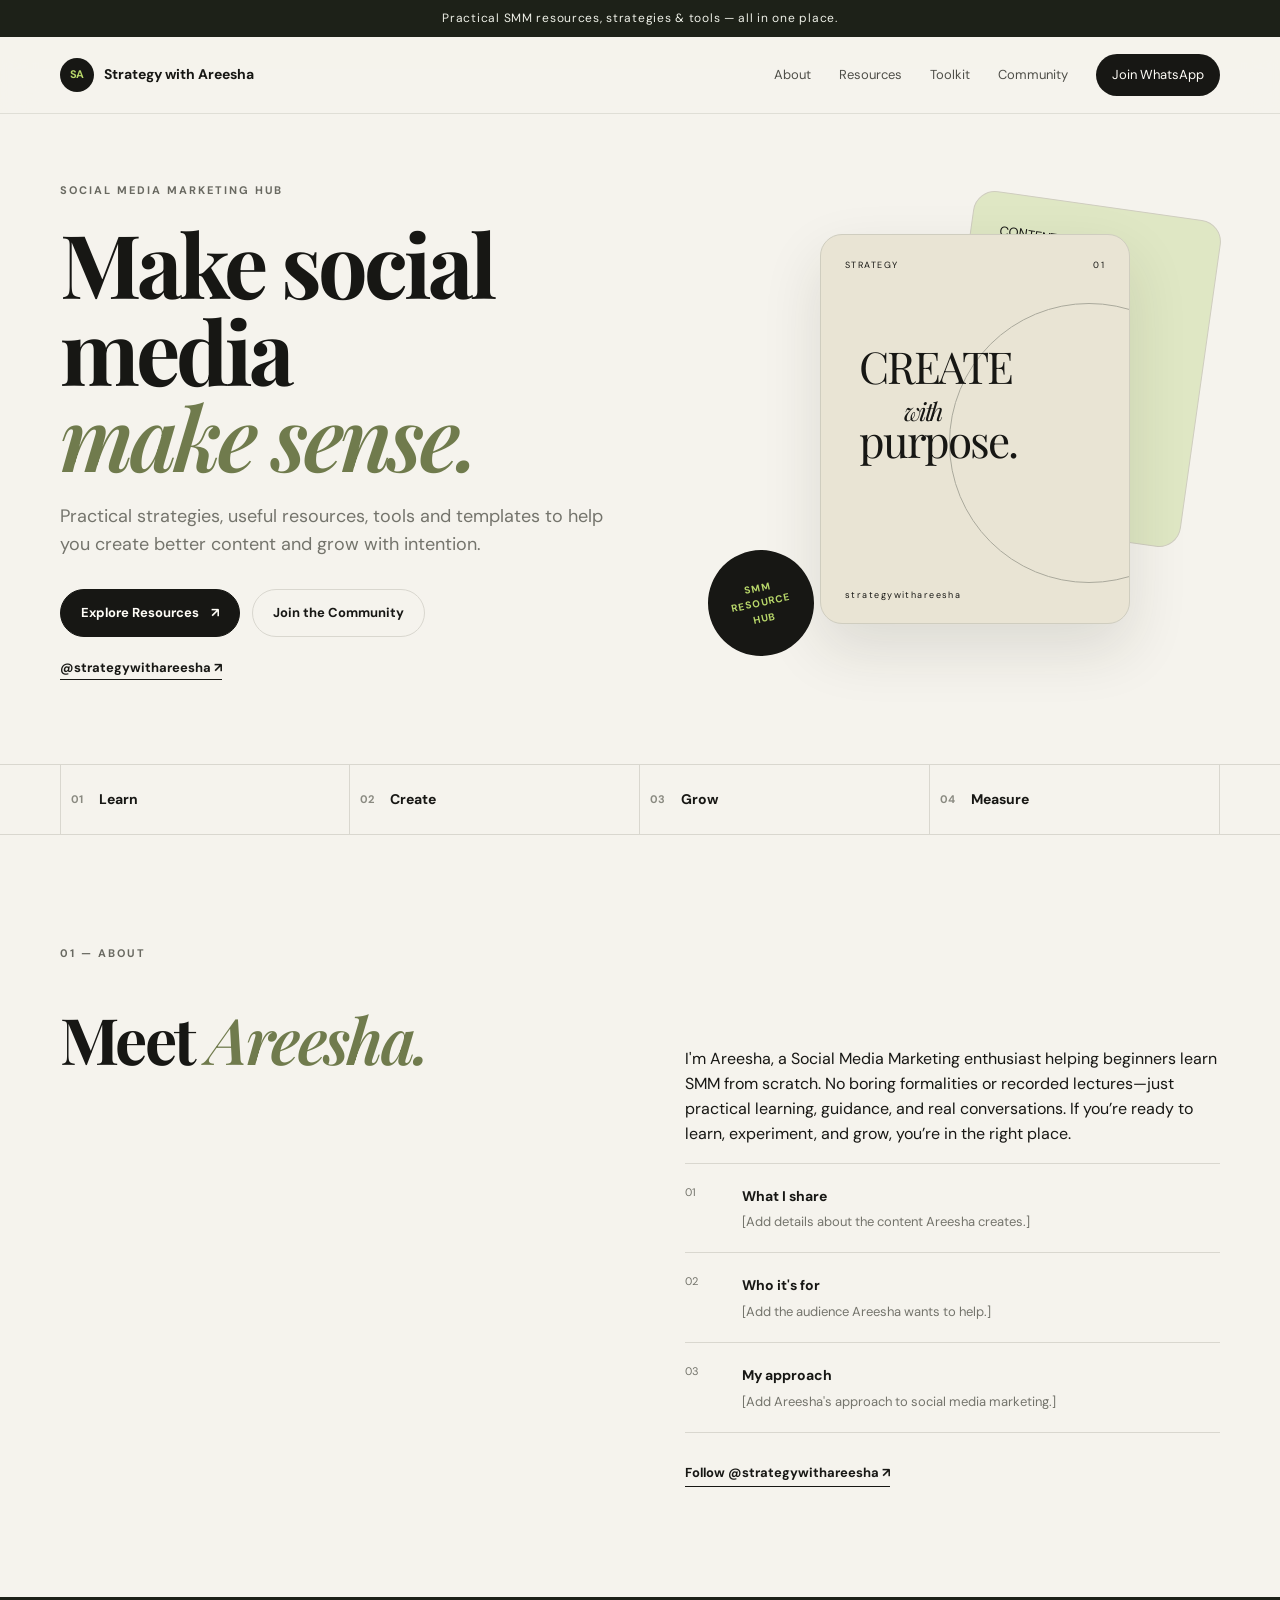
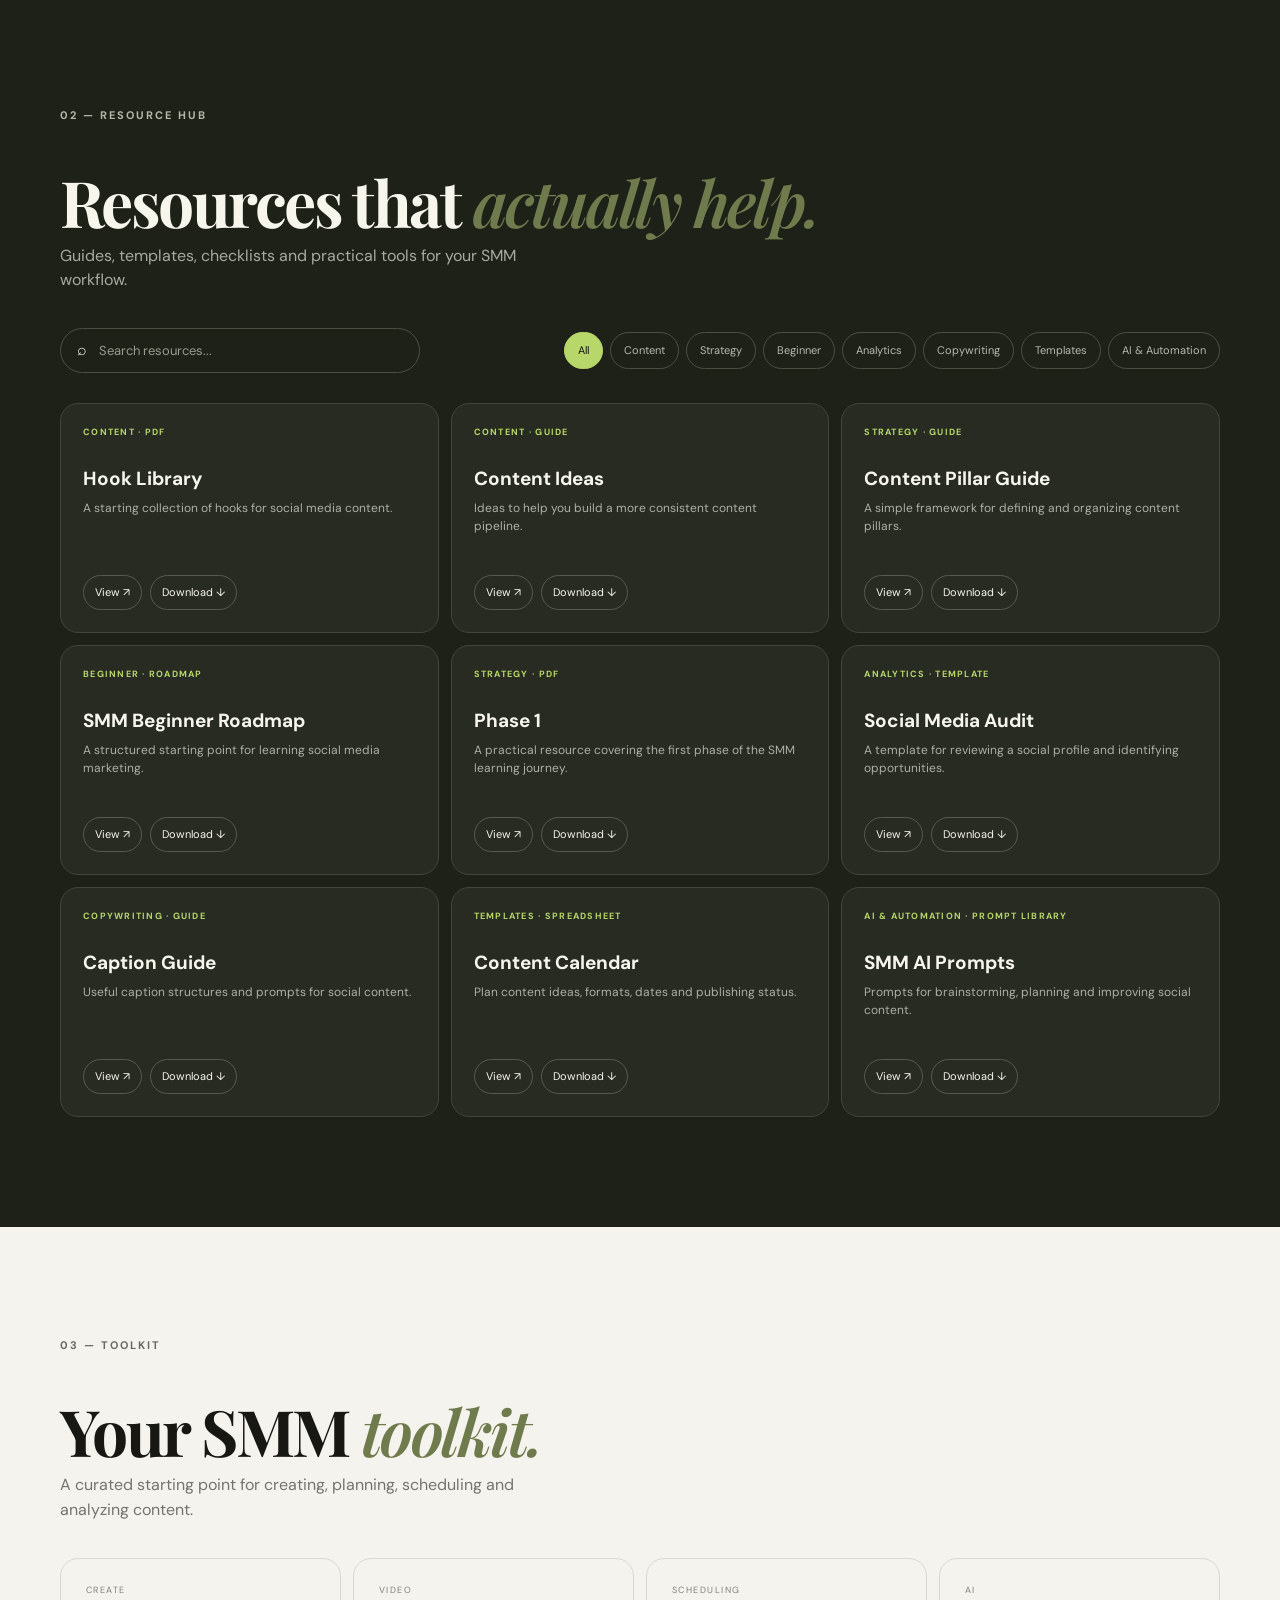
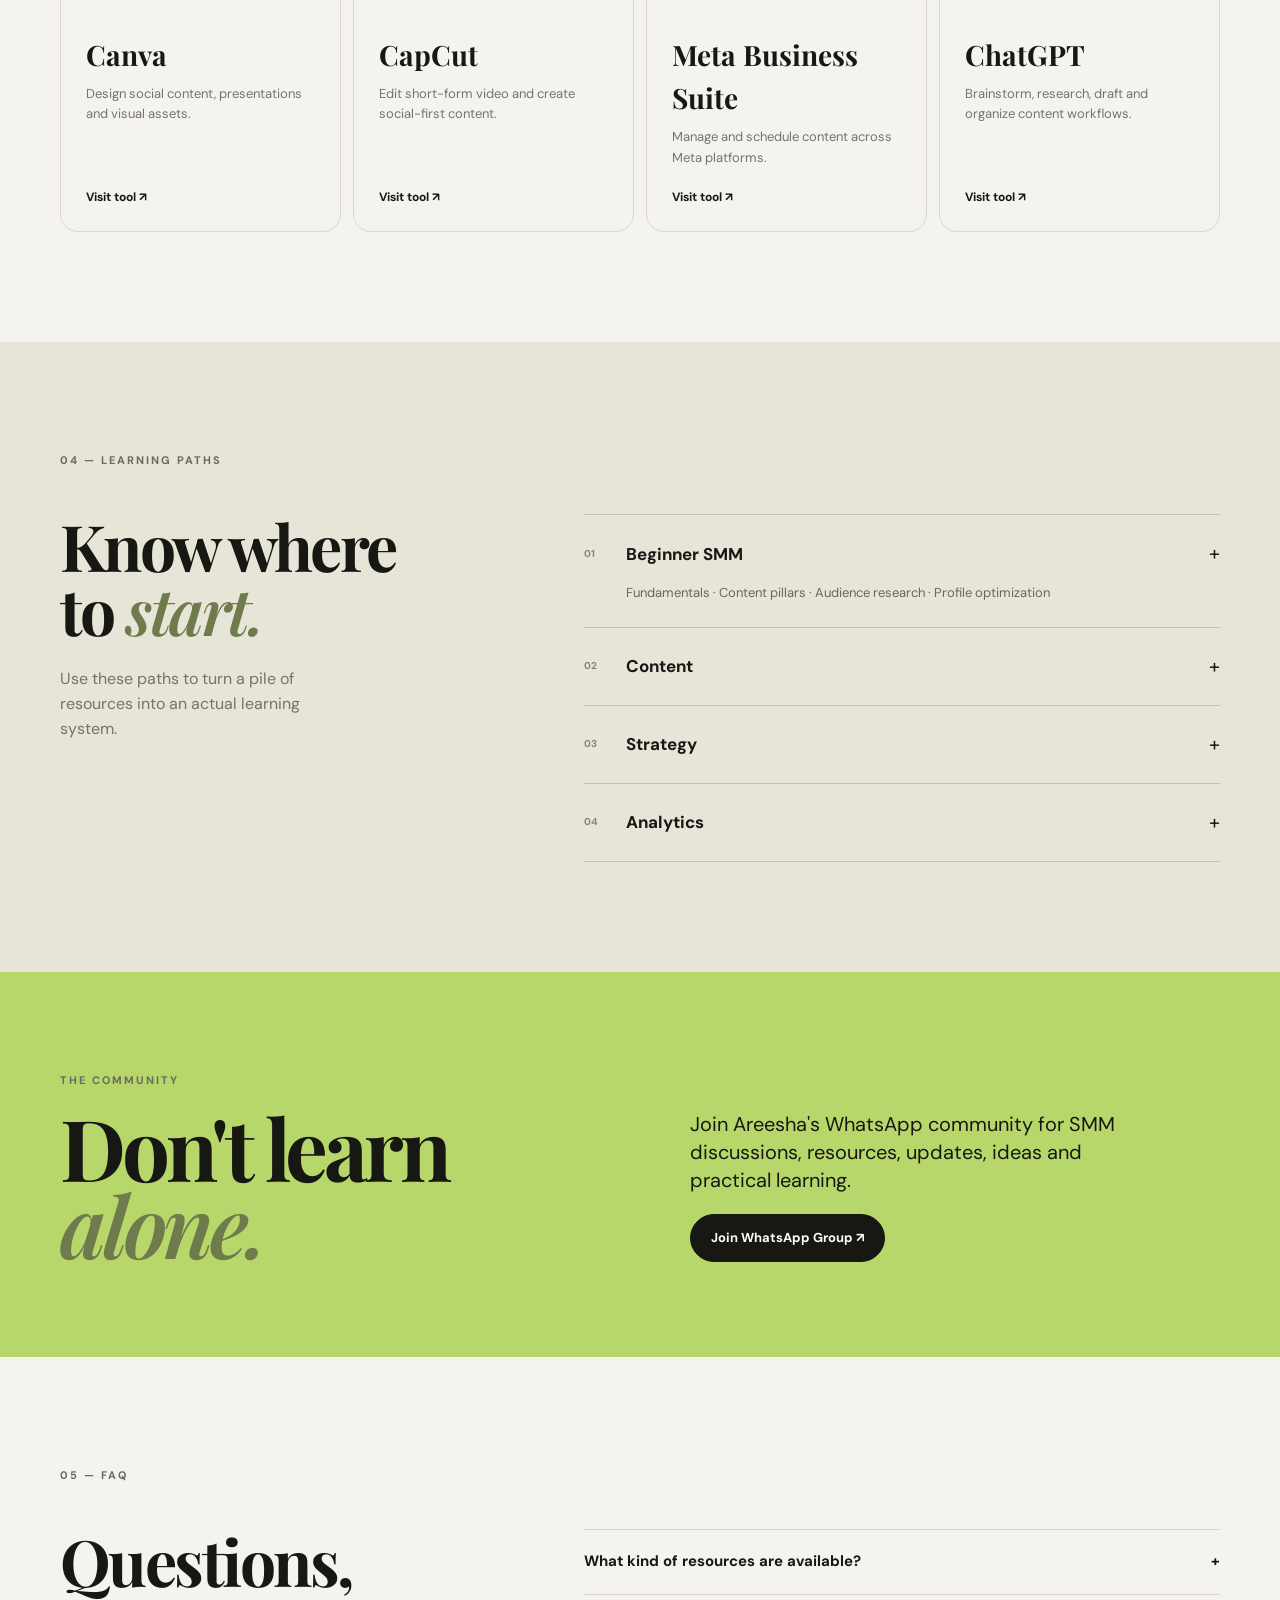
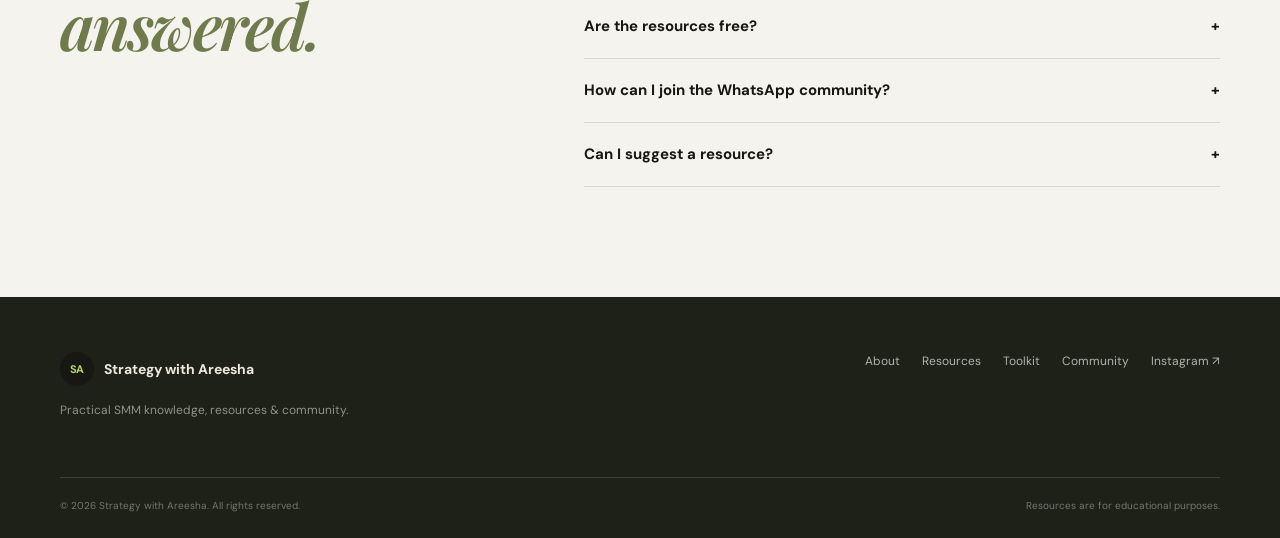
==== index.html @ aeb2225a "Update About section" ====
<!DOCTYPE html>
<html lang="en">
<head>
  <meta charset="UTF-8">
  <meta name="viewport" content="width=device-width, initial-scale=1.0">
  <meta name="description" content="Strategy with Areesha — practical social media marketing resources, tools, templates and learning guides.">
  <meta property="og:title" content="Strategy with Areesha | SMM Resource Hub">
  <meta property="og:description" content="Practical SMM resources, tools, templates and learning guides.">
  <title>Strategy with Areesha | SMM Resource Hub</title>
  <link rel="preconnect" href="https://fonts.googleapis.com">
  <link rel="preconnect" href="https://fonts.gstatic.com" crossorigin>
  <link href="https://fonts.googleapis.com/css2?family=DM+Sans:wght@400;500;600;700&family=Playfair+Display:wght@600;700&display=swap" rel="stylesheet">
  <link rel="stylesheet" href="css/style.css">
</head>
<body>
  <div class="announcement">Practical SMM resources, strategies & tools — all in one place.</div>

  <header class="site-header">
    <nav class="nav container">
      <a class="brand" href="#home"><span class="brand-mark">SA</span><span>Strategy with Areesha</span></a>
      <button class="menu-toggle" aria-label="Open navigation">☰</button>
      <div class="nav-links">
        <a href="#about">About</a>
        <a href="#resources">Resources</a>
        <a href="#toolkit">Toolkit</a>
        <a href="#community">Community</a>
        <a class="nav-cta" href="https://chat.whatsapp.com/FbmgXTyBlDc7ryniLBomnf?s=cl&p=a&mlu=4">Join WhatsApp</a>
      </div>
    </nav>
  </header>

  <main>
    <section id="home" class="hero container">
      <div class="hero-copy">
        <span class="eyebrow">SOCIAL MEDIA MARKETING HUB</span>
        <h1>Make social media<br><em>make sense.</em></h1>
        <p class="hero-text">Practical strategies, useful resources, tools and templates to help you create better content and grow with intention.</p>
        <div class="hero-actions">
          <a class="button primary" href="#resources">Explore Resources <span>↗</span></a>
          <a class="button secondary" href="#community">Join the Community</a>
        </div>
        <a class="instagram-link" href="https://www.instagram.com/strategywithareesha/" target="_blank" rel="noopener">@strategywithareesha ↗</a>
      </div>
      <div class="hero-art" aria-hidden="true">
        <div class="art-card card-back"><span>CONTENT</span><strong>PLAN.</strong></div>
        <div class="art-card card-main">
          <div class="mini-top"><span>STRATEGY</span><span>01</span></div>
          <div class="orbit"></div>
          <div class="art-word">CREATE<br><i>with</i><br>purpose.</div>
          <div class="mini-bottom">strategywithareesha</div>
        </div>
        <div class="art-sticker">SMM<br>RESOURCE<br>HUB</div>
      </div>
    </section>

    <section class="stats-strip">
      <div class="container stats">
        <div><strong>01</strong><span>Learn</span></div>
        <div><strong>02</strong><span>Create</span></div>
        <div><strong>03</strong><span>Grow</span></div>
        <div><strong>04</strong><span>Measure</span></div>
      </div>
    </section>

    <section id="about" class="section container about">
      <div class="section-label">01 — ABOUT</div>
      <div class="about-grid">
        <div>
          <h2>Meet <em>Areesha.</em></h2>
        </div>
        <div class="about-copy">
          <p class="lead"></p>I'm Areesha, a Social Media Marketing enthusiast helping beginners learn SMM from scratch.
No boring formalities or recorded lectures—just practical learning, guidance, and real conversations.
If you’re ready to learn, experiment, and grow, you’re in the right place.
</p>
          <div class="about-points">
            <div><span>01</span><div><b>What I share</b><p>[Add details about the content Areesha creates.]</p></div></div>
            <div><span>02</span><div><b>Who it's for</b><p>[Add the audience Areesha wants to help.]</p></div></div>
            <div><span>03</span><div><b>My approach</b><p>[Add Areesha's approach to social media marketing.]</p></div></div>
          </div>
          <a class="text-link" href="https://www.instagram.com/strategywithareesha/" target="_blank" rel="noopener">Follow @strategywithareesha ↗</a>
        </div>
      </div>
    </section>

    <section id="resources" class="section resource-section">
      <div class="container">
        <div class="section-label">02 — RESOURCE HUB</div>
        <div class="section-head">
          <div><h2>Resources that <em>actually help.</em></h2><p>Guides, templates, checklists and practical tools for your SMM workflow.</p></div>
        </div>
        <div class="resource-controls">
          <label class="search"><span>⌕</span><input id="resourceSearch" type="search" placeholder="Search resources..."></label>
          <div id="filters" class="filters"></div>
        </div>
        <div id="resourceGrid" class="resource-grid"></div>
        <div id="emptyState" class="empty-state" hidden>No resources found. Try another search or category.</div>
      </div>
    </section>

    <section id="toolkit" class="section container">
      <div class="section-label">03 — TOOLKIT</div>
      <div class="section-head"><div><h2>Your SMM <em>toolkit.</em></h2><p>A curated starting point for creating, planning, scheduling and analyzing content.</p></div></div>
      <div class="tool-grid">
        <article class="tool-card"><span>CREATE</span><h3>Canva</h3><p>Design social content, presentations and visual assets.</p><a href="https://www.canva.com/" target="_blank" rel="noopener">Visit tool ↗</a></article>
        <article class="tool-card"><span>VIDEO</span><h3>CapCut</h3><p>Edit short-form video and create social-first content.</p><a href="https://www.capcut.com/" target="_blank" rel="noopener">Visit tool ↗</a></article>
        <article class="tool-card"><span>SCHEDULING</span><h3>Meta Business Suite</h3><p>Manage and schedule content across Meta platforms.</p><a href="https://business.facebook.com/" target="_blank" rel="noopener">Visit tool ↗</a></article>
        <article class="tool-card"><span>AI</span><h3>ChatGPT</h3><p>Brainstorm, research, draft and organize content workflows.</p><a href="https://chatgpt.com/" target="_blank" rel="noopener">Visit tool ↗</a></article>
      </div>
    </section>

    <section class="section learning">
      <div class="container">
        <div class="section-label">04 — LEARNING PATHS</div>
        <div class="learning-grid">
          <div class="learning-intro"><h2>Know where<br>to <em>start.</em></h2><p>Use these paths to turn a pile of resources into an actual learning system.</p></div>
          <div class="path-list">
            <details open><summary><span>01</span> Beginner SMM <b>+</b></summary><p>Fundamentals · Content pillars · Audience research · Profile optimization</p></details>
            <details><summary><span>02</span> Content <b>+</b></summary><p>Hooks · Content ideas · Captions · Reels · Story content</p></details>
            <details><summary><span>03</span> Strategy <b>+</b></summary><p>Content strategy · Competitor research · Campaign planning · Positioning</p></details>
            <details><summary><span>04</span> Analytics <b>+</b></summary><p>Insights · Reach · Engagement · Saves · Shares · Conversion</p></details>
          </div>
        </div>
      </div>
    </section>

    <section id="community" class="community">
      <div class="container community-inner">
        <div><span class="eyebrow">THE COMMUNITY</span><h2>Don't learn<br><em>alone.</em></h2></div>
        <div class="community-copy"><p>Join Areesha's WhatsApp community for SMM discussions, resources, updates, ideas and practical learning.</p><a class="button light" href="https://chat.whatsapp.com/FbmgXTyBlDc7ryniLBomnf?s=cl&p=a&mlu=4" target="_blank" rel="noopener">Join WhatsApp Group ↗</a></div>
      </div>
    </section>

    <section class="section container faq-section">
      <div class="section-label">05 — FAQ</div>
      <div class="faq-grid">
        <h2>Questions,<br><em>answered.</em></h2>
        <div class="faq-list">
          <details><summary>What kind of resources are available?</summary><p>Guides, templates, checklists, tools and other practical SMM resources. More will be added over time.</p></details>
          <details><summary>Are the resources free?</summary><p>[Add the actual answer here.]</p></details>
          <details><summary>How can I join the WhatsApp community?</summary><p>Use the Join WhatsApp Group button above. Replace the placeholder link with the real community URL.</p></details>
          <details><summary>Can I suggest a resource?</summary><p>[Add the actual process for suggestions.]</p></details>
        </div>
      </div>
    </section>
  </main>

  <footer class="footer">
    <div class="container footer-top">
      <div><a class="brand footer-brand" href="#home"><span class="brand-mark">SA</span><span>Strategy with Areesha</span></a><p>Practical SMM knowledge, resources & community.</p></div>
      <div class="footer-links"><a href="#about">About</a><a href="#resources">Resources</a><a href="#toolkit">Toolkit</a><a href="#community">Community</a><a href="https://www.instagram.com/strategywithareesha/" target="_blank" rel="noopener">Instagram ↗</a></div>
    </div>
    <div class="container footer-bottom"><span>© 2026 Strategy with Areesha. All rights reserved.</span><span>Resources are for educational purposes.</span></div>
  </footer>
  <button id="topButton" class="top-button" aria-label="Back to top">↑</button>
  <script src="js/script.js"></script>
</body>
</html>
---- css/style.css ----
:root {
  --ink: #171714;
  --muted: #74746c;
  --paper: #f5f3ed;
  --card: #fbfaf6;
  --line: #d9d7cf;
  --accent: #b8d76a;
  --dark: #1d2118;
  --cream: #ebe7d9;
  --white: #fffdf7;
}

* {
  box-sizing: border-box
}

html {
  scroll-behavior: smooth
}

body {
  margin: 0;
  background: var(--paper);
  color: var(--ink);
  font-family: "DM Sans", Arial, sans-serif;
  line-height: 1.55
}

a {
  text-decoration: none;
  color: inherit
}

.container {
  width: min(1160px, calc(100% - 40px));
  margin: auto
}

.announcement {
  background: var(--dark);
  color: #eef0e7;
  text-align: center;
  padding: 9px 20px;
  font-size: 12px;
  letter-spacing: .06em
}

.site-header {
  position: sticky;
  top: 0;
  z-index: 20;
  background: rgba(245, 243, 237, .9);
  backdrop-filter: blur(16px);
  border-bottom: 1px solid rgba(217, 215, 207, .75)
}

.nav {
  height: 76px;
  display: flex;
  align-items: center;
  justify-content: space-between
}

.brand {
  display: flex;
  align-items: center;
  gap: 10px;
  font-weight: 700;
  font-size: 14px
}

.brand-mark {
  display: grid;
  place-items: center;
  width: 34px;
  height: 34px;
  border-radius: 50%;
  background: var(--ink);
  color: var(--accent);
  font-size: 11px;
  letter-spacing: -.05em
}

.nav-links {
  display: flex;
  align-items: center;
  gap: 28px;
  font-size: 13px
}

.nav-links a {
  color: #4f4f49
}

.nav-links a:hover {
  color: var(--ink)
}

.nav-cta {
  background: var(--ink) !important;
  color: var(--white) !important;
  padding: 11px 16px;
  border-radius: 100px
}

.menu-toggle {
  display: none;
  border: 0;
  background: none;
  font-size: 24px
}

.hero {
  min-height: 650px;
  display: grid;
  grid-template-columns: 1.05fr .95fr;
  align-items: center;
  gap: 50px;
  padding-top: 60px;
  padding-bottom: 80px
}

.eyebrow,
.section-label {
  font-size: 11px;
  font-weight: 700;
  letter-spacing: .18em;
  color: #696961
}

.hero h1 {
  font-family: "Playfair Display", Georgia, serif;
  font-size: clamp(52px, 7vw, 88px);
  line-height: .98;
  letter-spacing: -.045em;
  margin: 18px 0 24px
}

.hero h1 em,
.section h2 em,
.learning h2 em,
.community h2 em,
.faq-grid h2 em {
  font-weight: 600;
  color: #707b4d
}

.hero-text {
  max-width: 570px;
  color: var(--muted);
  font-size: 18px
}

.hero-actions {
  display: flex;
  gap: 12px;
  flex-wrap: wrap;
  margin: 30px 0 18px
}

.button {
  display: inline-flex;
  align-items: center;
  justify-content: center;
  gap: 12px;
  border-radius: 100px;
  padding: 13px 20px;
  font-size: 13px;
  font-weight: 700;
  border: 1px solid var(--ink);
  transition: .2s
}

.button.primary {
  background: var(--ink);
  color: var(--white)
}

.button.primary:hover {
  transform: translateY(-2px)
}

.button.secondary {
  border-color: var(--line)
}

.instagram-link,
.text-link {
  font-size: 13px;
  font-weight: 700;
  border-bottom: 1px solid var(--ink);
  padding-bottom: 3px
}

.hero-art {
  position: relative;
  height: 490px
}

.art-card {
  position: absolute;
  border-radius: 22px;
  border: 1px solid #cfcdbf
}

.card-back {
  width: 250px;
  height: 330px;
  right: 18px;
  top: 20px;
  background: #dfe7c4;
  transform: rotate(8deg);
  padding: 28px;
  font-size: 13px
}

.card-back strong {
  display: block;
  font-family: "Playfair Display";
  font-size: 54px;
  line-height: .9;
  margin-top: 190px
}

.card-main {
  width: 310px;
  height: 390px;
  right: 90px;
  top: 50px;
  background: #e9e4d4;
  box-shadow: 0 25px 60px rgba(38, 39, 28, .12);
  padding: 24px;
  overflow: hidden
}

.mini-top,
.mini-bottom {
  display: flex;
  justify-content: space-between;
  font-size: 9px;
  letter-spacing: .16em
}

.art-word {
  position: absolute;
  top: 112px;
  left: 38px;
  font-family: "Playfair Display";
  font-size: 44px;
  line-height: .85;
  letter-spacing: -.05em
}

.art-word i {
  font-size: 25px;
  font-weight: 400;
  margin-left: 45px
}

.orbit {
  position: absolute;
  width: 280px;
  height: 280px;
  border: 1px solid #aaa99c;
  border-radius: 50%;
  right: -100px;
  bottom: 40px
}

.mini-bottom {
  position: absolute;
  bottom: 20px;
  left: 24px;
  right: 24px
}

.art-sticker {
  position: absolute;
  bottom: 18px;
  left: 15px;
  background: var(--ink);
  color: var(--accent);
  width: 106px;
  height: 106px;
  border-radius: 50%;
  display: grid;
  place-items: center;
  text-align: center;
  font-size: 10px;
  font-weight: 700;
  letter-spacing: .1em;
  transform: rotate(-12deg)
}

.stats-strip {
  border-top: 1px solid var(--line);
  border-bottom: 1px solid var(--line)
}

.stats {
  display: grid;
  grid-template-columns: repeat(4, 1fr)
}

.stats div {
  padding: 24px 10px;
  border-right: 1px solid var(--line);
  display: flex;
  align-items: center;
  gap: 16px
}

.stats div:first-child {
  border-left: 1px solid var(--line)
}

.stats strong {
  font-size: 11px;
  color: #8a8a81
}

.stats span {
  font-size: 14px;
  font-weight: 700
}

.section {
  padding-top: 110px;
  padding-bottom: 110px
}

.section-label {
  margin-bottom: 45px
}

.section h2,
.learning h2,
.faq-grid h2 {
  font-family: "Playfair Display";
  font-size: clamp(42px, 5vw, 65px);
  line-height: 1;
  letter-spacing: -.04em;
  margin: 0
}

.about-grid {
  display: grid;
  grid-template-columns: 1fr 1fr;
  gap: 90px
}

.lead {
  font-size: 22px;
  line-height: 1.45;
  margin: 0 0 40px
}

.about-points {
  border-top: 1px solid var(--line)
}

.about-points>div {
  display: grid;
  grid-template-columns: 42px 1fr;
  gap: 15px;
  padding: 20px 0;
  border-bottom: 1px solid var(--line)
}

.about-points span {
  font-size: 11px;
  color: var(--muted)
}

.about-points b {
  font-size: 14px
}

.about-points p {
  margin: 4px 0 0;
  color: var(--muted);
  font-size: 13px
}

.text-link {
  display: inline-block;
  margin-top: 30px
}

.resource-section {
  background: var(--dark);
  color: #f7f6ed
}

.resource-section .section-label {
  color: #b5b7a9
}

.resource-section .section-head p {
  color: #a8aa9f
}

.section-head {
  display: flex;
  justify-content: space-between;
  align-items: end;
  gap: 30px;
  margin-bottom: 35px
}

.section-head p {
  color: var(--muted);
  max-width: 480px;
  margin: 10px 0 0
}

.resource-controls {
  display: flex;
  gap: 14px;
  align-items: center;
  justify-content: space-between;
  margin-bottom: 30px;
  flex-wrap: wrap
}

.search {
  display: flex;
  align-items: center;
  gap: 10px;
  border: 1px solid #4c5043;
  border-radius: 100px;
  padding: 0 16px;
  width: min(360px, 100%);
  height: 45px
}

.search input {
  border: 0;
  outline: 0;
  background: transparent;
  color: #fff;
  width: 100%;
  font: inherit;
  font-size: 13px
}

.search input::placeholder {
  color: #989b8e
}

.filters {
  display: flex;
  gap: 7px;
  flex-wrap: wrap
}

.filter {
  border: 1px solid #4c5043;
  background: transparent;
  color: #b8b9ae;
  border-radius: 100px;
  padding: 9px 13px;
  font: inherit;
  font-size: 11px;
  cursor: pointer
}

.filter.active,
.filter:hover {
  background: var(--accent);
  color: var(--ink);
  border-color: var(--accent)
}

.resource-grid {
  display: grid;
  grid-template-columns: repeat(3, 1fr);
  gap: 12px
}

.resource-card {
  background: #272b22;
  border: 1px solid #41453b;
  border-radius: 18px;
  padding: 22px;
  min-height: 230px;
  display: flex;
  flex-direction: column;
  transition: .2s
}

.resource-card:hover {
  transform: translateY(-4px);
  border-color: #69705c
}

.resource-tag {
  font-size: 9px;
  letter-spacing: .14em;
  color: var(--accent);
  font-weight: 700
}

.resource-card h3 {
  font-size: 19px;
  line-height: 1.2;
  margin: 28px 0 8px
}

.resource-card p {
  font-size: 12px;
  color: #aeb0a5;
  margin: 0
}

.resource-actions {
  margin-top: auto;
  padding-top: 24px;
  display: flex;
  gap: 8px
}

.resource-actions a {
  font-size: 11px;
  border: 1px solid #565b50;
  padding: 8px 11px;
  border-radius: 100px
}

.resource-actions a:hover {
  background: var(--accent);
  color: var(--ink);
  border-color: var(--accent)
}

.empty-state {
  padding: 40px;
  text-align: center;
  color: #aeb0a5;
  border: 1px dashed #4c5043;
  border-radius: 18px
}

.tool-grid {
  display: grid;
  grid-template-columns: repeat(4, 1fr);
  gap: 12px
}

.tool-card {
  border: 1px solid var(--line);
  padding: 25px;
  border-radius: 18px;
  min-height: 260px;
  display: flex;
  flex-direction: column
}

.tool-card span {
  font-size: 9px;
  letter-spacing: .16em;
  color: #818177
}

.tool-card h3 {
  font-family: "Playfair Display";
  font-size: 28px;
  margin: 35px 0 8px
}

.tool-card p {
  font-size: 13px;
  color: var(--muted);
  margin: 0
}

.tool-card a {
  font-size: 12px;
  font-weight: 700;
  margin-top: auto;
  padding-top: 20px
}

.learning {
  background: #e7e4d8
}

.learning-grid {
  display: grid;
  grid-template-columns: .8fr 1.2fr;
  gap: 100px
}

.learning-intro p {
  color: var(--muted);
  max-width: 300px;
  margin-top: 25px
}

.path-list {
  border-top: 1px solid #c5c2b5
}

.path-list details {
  border-bottom: 1px solid #c5c2b5;
  padding: 23px 0
}

.path-list summary {
  cursor: pointer;
  list-style: none;
  display: grid;
  grid-template-columns: 42px 1fr 20px;
  align-items: center;
  font-weight: 700;
  font-size: 17px
}

.path-list summary::-webkit-details-marker {
  display: none
}

.path-list summary span {
  font-size: 10px;
  color: #85857d
}

.path-list summary b {
  font-size: 20px;
  font-weight: 400;
  text-align: right
}

.path-list p {
  color: #68685f;
  font-size: 13px;
  margin: 14px 0 0 42px
}

.community {
  background: var(--accent);
  padding: 95px 0
}

.community-inner {
  display: grid;
  grid-template-columns: 1fr 1fr;
  gap: 100px;
  align-items: end
}

.community h2 {
  font-family: "Playfair Display";
  font-size: clamp(55px, 7vw, 85px);
  line-height: .9;
  letter-spacing: -.05em;
  margin: 18px 0 0
}

.community-copy {
  max-width: 470px
}

.community-copy p {
  font-size: 20px;
  line-height: 1.4;
  margin-top: 0
}

.button.light {
  background: var(--ink);
  color: var(--white);
  border-color: var(--ink)
}

.community-copy small {
  display: block;
  margin-top: 15px;
  font-size: 10px;
  color: #59633a
}

.faq-grid {
  display: grid;
  grid-template-columns: .8fr 1.2fr;
  gap: 100px
}

.faq-list {
  border-top: 1px solid var(--line)
}

.faq-list details {
  border-bottom: 1px solid var(--line);
  padding: 20px 0
}

.faq-list summary {
  cursor: pointer;
  font-size: 15px;
  font-weight: 700;
  list-style: none;
  display: flex;
  justify-content: space-between
}

.faq-list summary:after {
  content: "+"
}

.faq-list details[open] summary:after {
  content: "−"
}

.faq-list summary::-webkit-details-marker {
  display: none
}

.faq-list p {
  color: var(--muted);
  font-size: 13px;
  max-width: 600px
}

.footer {
  background: var(--dark);
  color: #eee9dc;
  padding: 55px 0 25px
}

.footer-top {
  display: flex;
  justify-content: space-between;
  gap: 40px
}

.footer-brand {
  color: #eee9dc
}

.footer-top p {
  color: #8f9287;
  font-size: 12px;
  margin-top: 15px
}

.footer-links {
  display: flex;
  gap: 22px;
  align-items: start;
  flex-wrap: wrap;
  font-size: 12px;
  color: #b1b2aa
}

.footer-links a:hover {
  color: var(--accent)
}

.footer-bottom {
  border-top: 1px solid #3d4137;
  margin-top: 45px;
  padding-top: 20px;
  display: flex;
  justify-content: space-between;
  color: #73776d;
  font-size: 10px
}

.top-button {
  position: fixed;
  right: 20px;
  bottom: 20px;
  width: 42px;
  height: 42px;
  border-radius: 50%;
  border: 1px solid var(--line);
  background: var(--white);
  cursor: pointer;
  opacity: 0;
  pointer-events: none;
  transition: .2s
}

.top-button.show {
  opacity: 1;
  pointer-events: auto
}

@media(max-width:850px) {
  .nav-links {
    display: none;
    position: absolute;
    left: 20px;
    right: 20px;
    top: 68px;
    background: var(--white);
    padding: 18px;
    border: 1px solid var(--line);
    border-radius: 16px;
    flex-direction: column;
    align-items: stretch
  }

  .nav-links.open {
    display: flex
  }

  .nav-cta {
    text-align: center
  }

  .menu-toggle {
    display: block
  }

  .hero {
    grid-template-columns: 1fr;
    padding-top: 55px
  }

  .hero-art {
    height: 420px;
    max-width: 500px;
    width: 100%;
    margin: auto
  }

  .about-grid,
  .learning-grid,
  .faq-grid,
  .community-inner {
    grid-template-columns: 1fr;
    gap: 45px
  }

  .resource-grid {
    grid-template-columns: repeat(2, 1fr)
  }

  .tool-grid {
    grid-template-columns: repeat(2, 1fr)
  }

  .stats div {
    flex-direction: column;
    align-items: start;
    gap: 4px
  }
}

@media(max-width:560px) {
  .container {
    width: min(100% - 28px, 1160px)
  }

  .nav {
    height: 68px
  }

  .hero {
    min-height: auto;
    padding-bottom: 60px
  }

  .hero h1 {
    font-size: 54px
  }

  .hero-text {
    font-size: 16px
  }

  .hero-art {
    height: 350px
  }

  .card-main {
    width: 245px;
    height: 310px;
    right: 40px
  }

  .card-back {
    width: 200px;
    height: 270px
  }

  .card-back strong {
    font-size: 42px;
    margin-top: 145px
  }

  .art-word {
    font-size: 34px;
    top: 90px
  }

  .art-sticker {
    width: 82px;
    height: 82px;
    font-size: 8px
  }

  .stats {
    grid-template-columns: repeat(2, 1fr)
  }

  .stats div {
    border-bottom: 1px solid var(--line) !important
  }

  .section {
    padding-top: 75px;
    padding-bottom: 75px
  }

  .resource-grid,
  .tool-grid {
    grid-template-columns: 1fr
  }

  .section-head {
    display: block
  }

  .resource-controls {
    align-items: stretch
  }

  .search {
    width: 100%
  }

  .footer-top,
  .footer-bottom {
    display: block
  }

  .footer-links {
    margin-top: 30px
  }

  .footer-bottom span {
    display: block;
    margin-top: 8px
  }
}
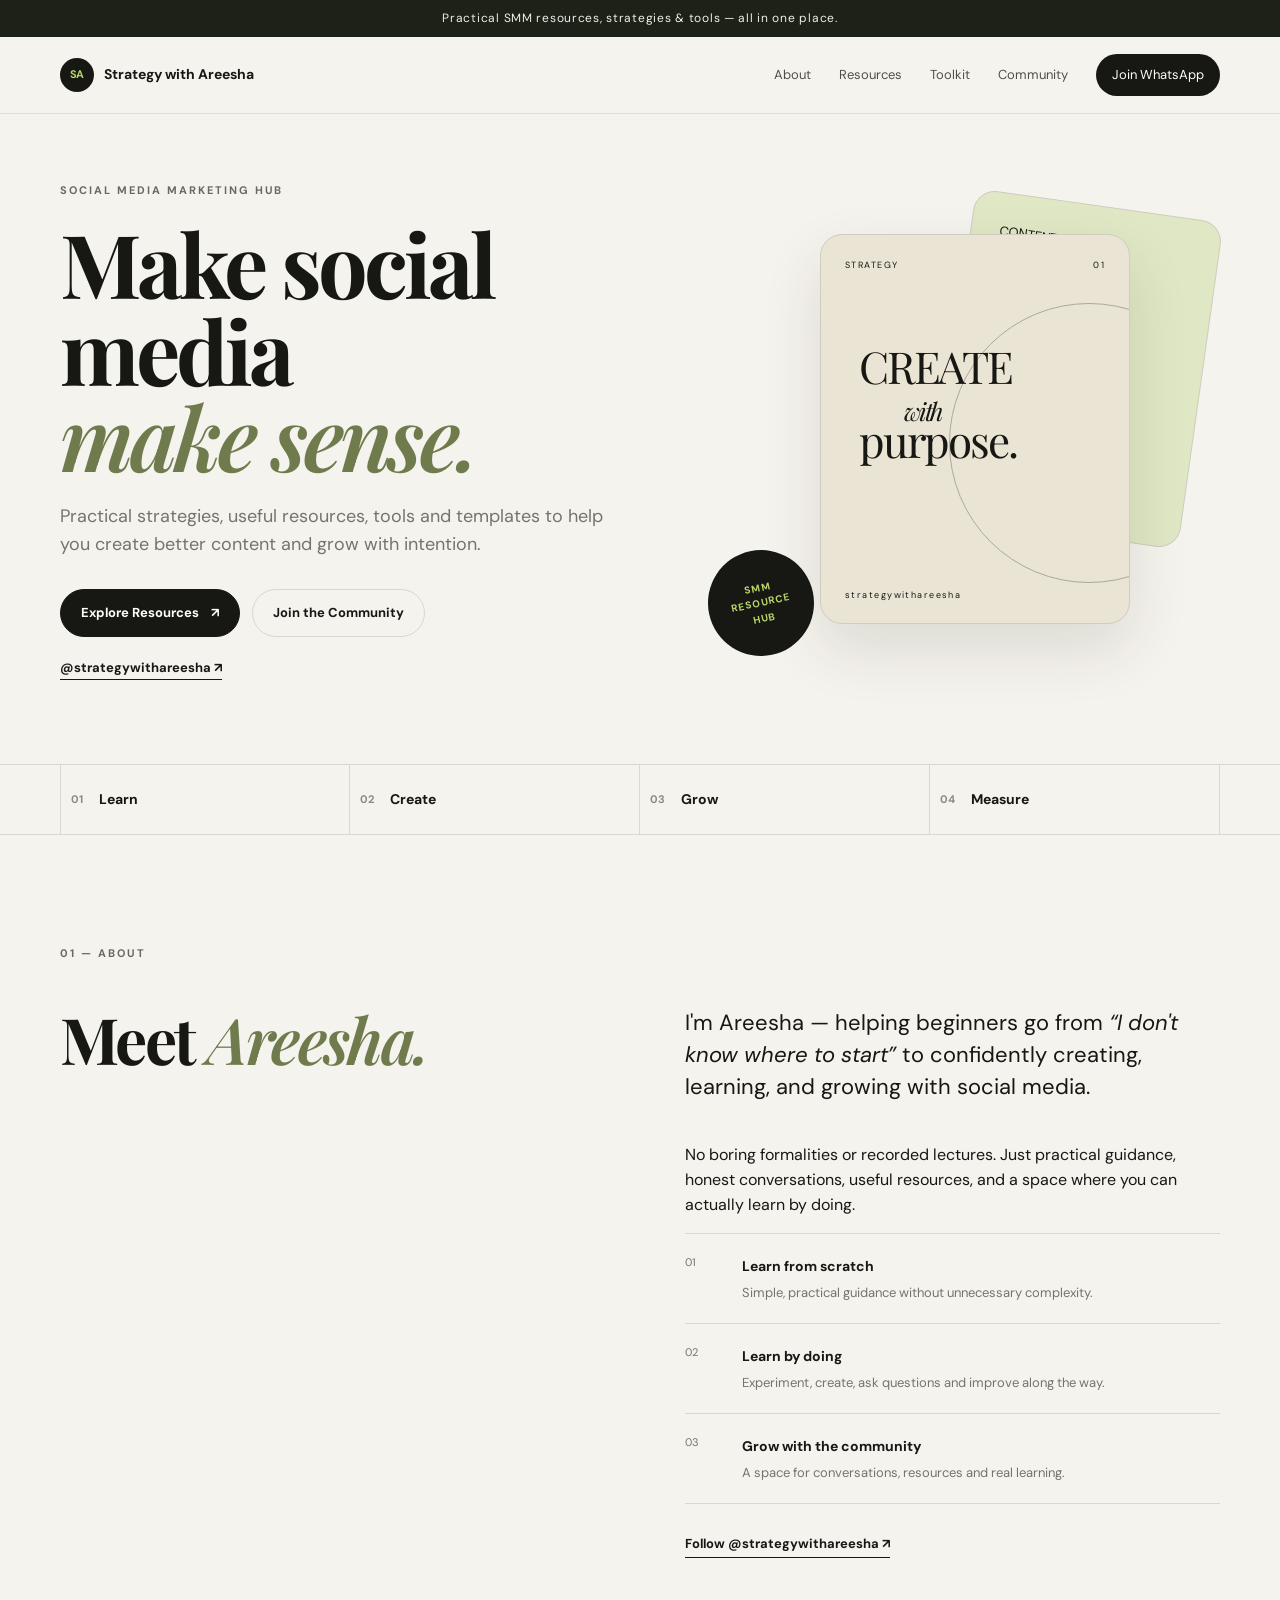
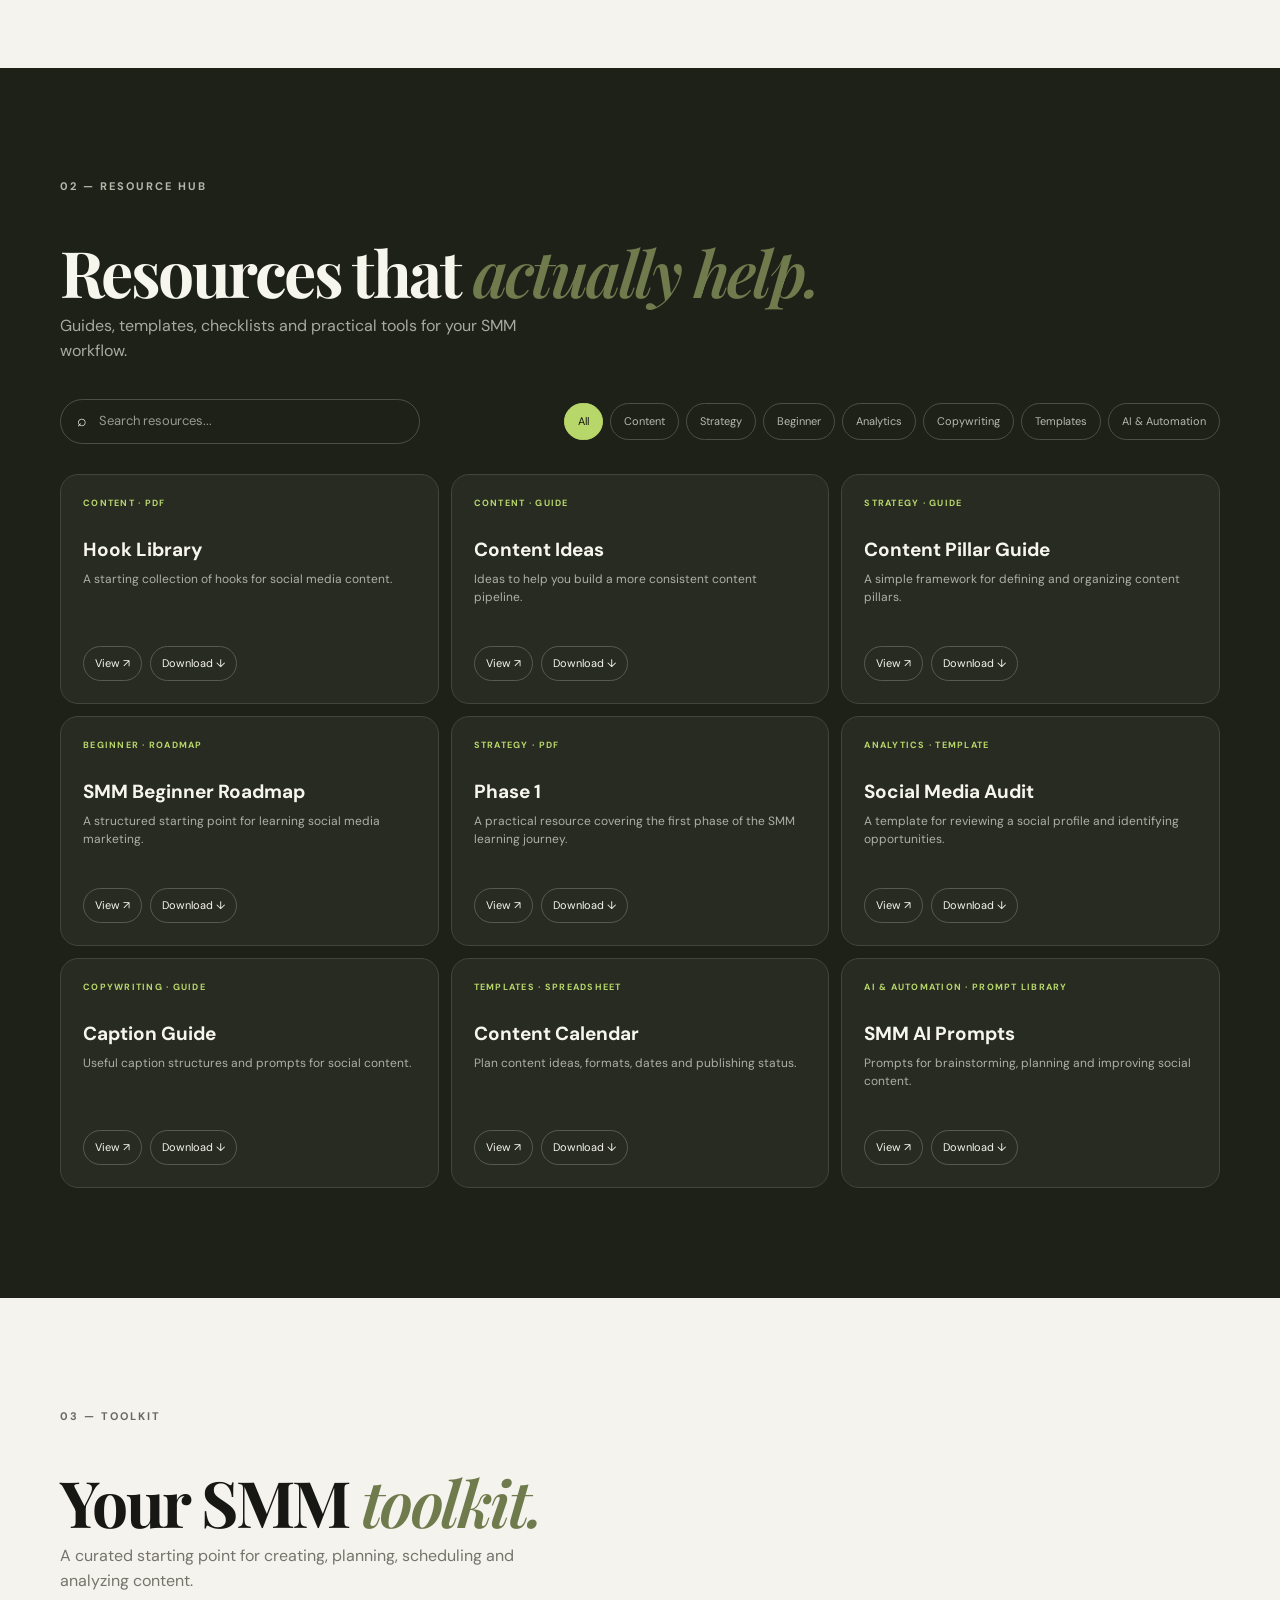
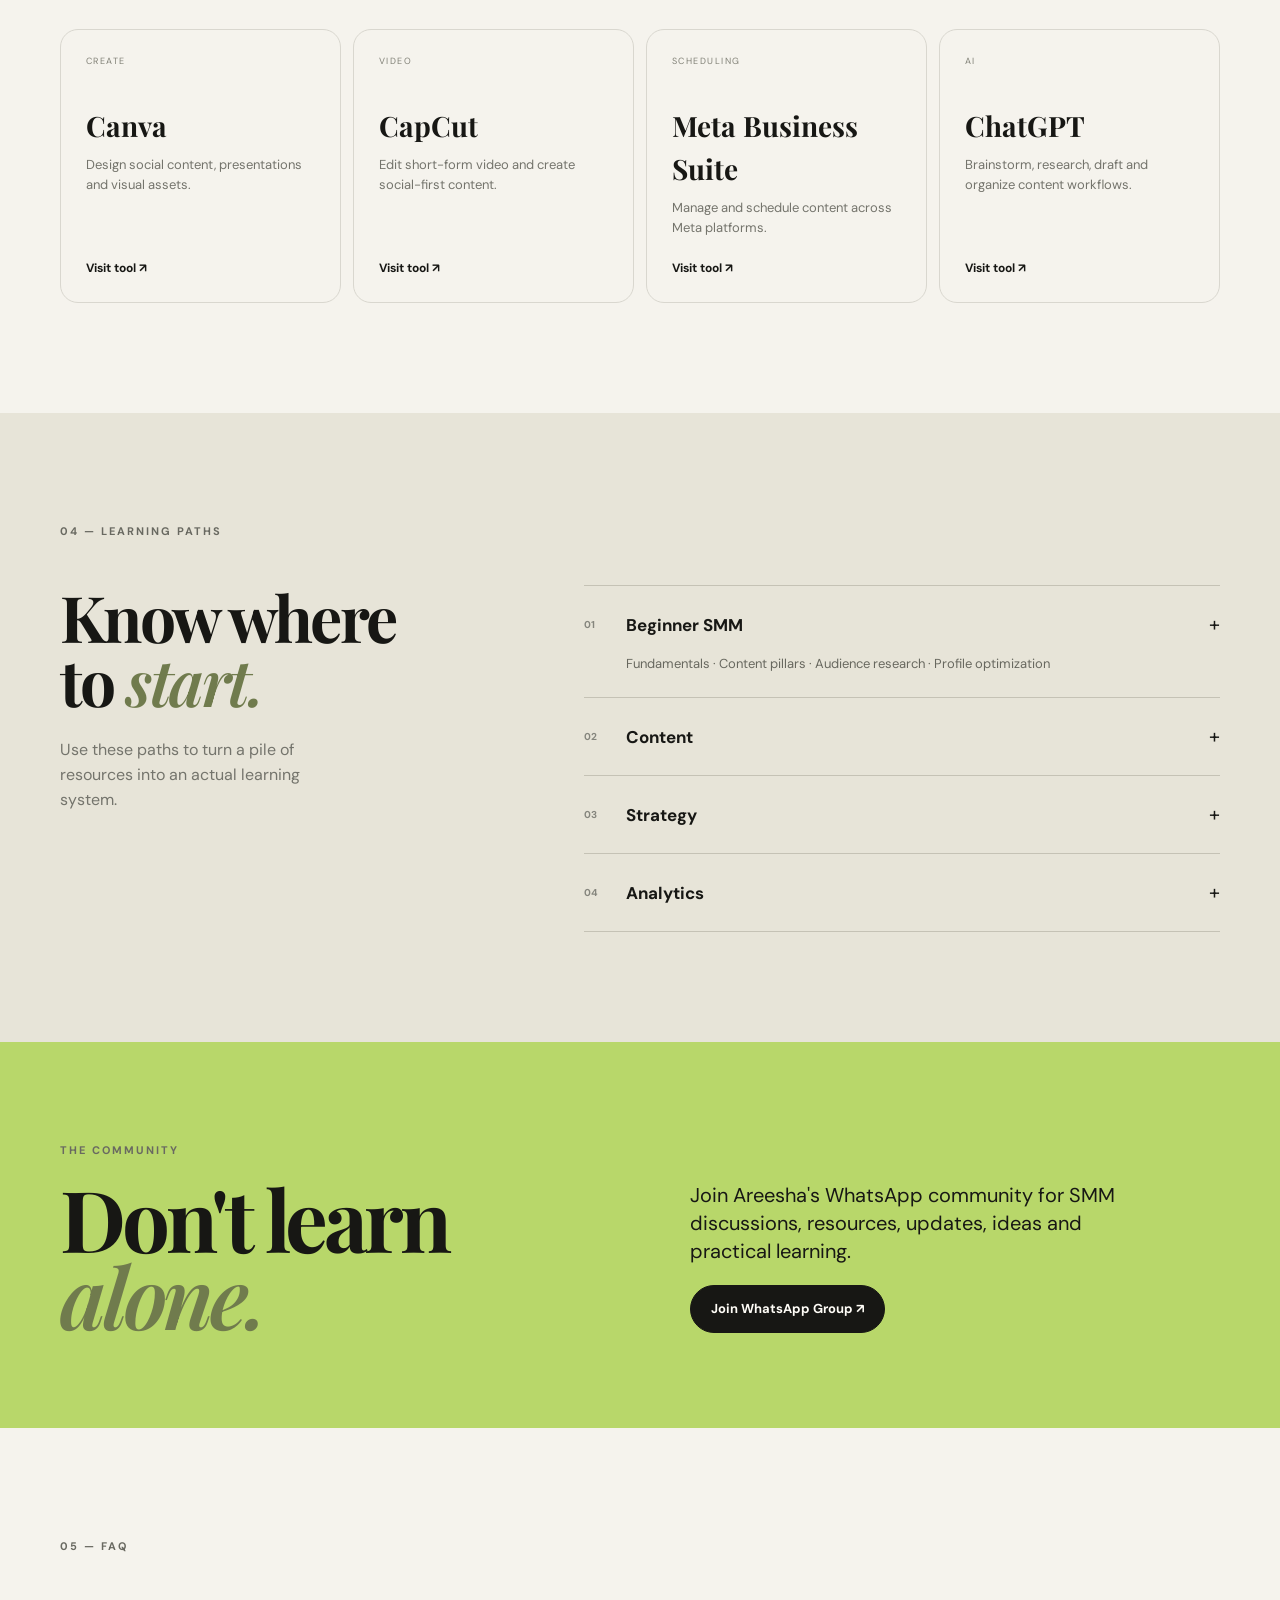
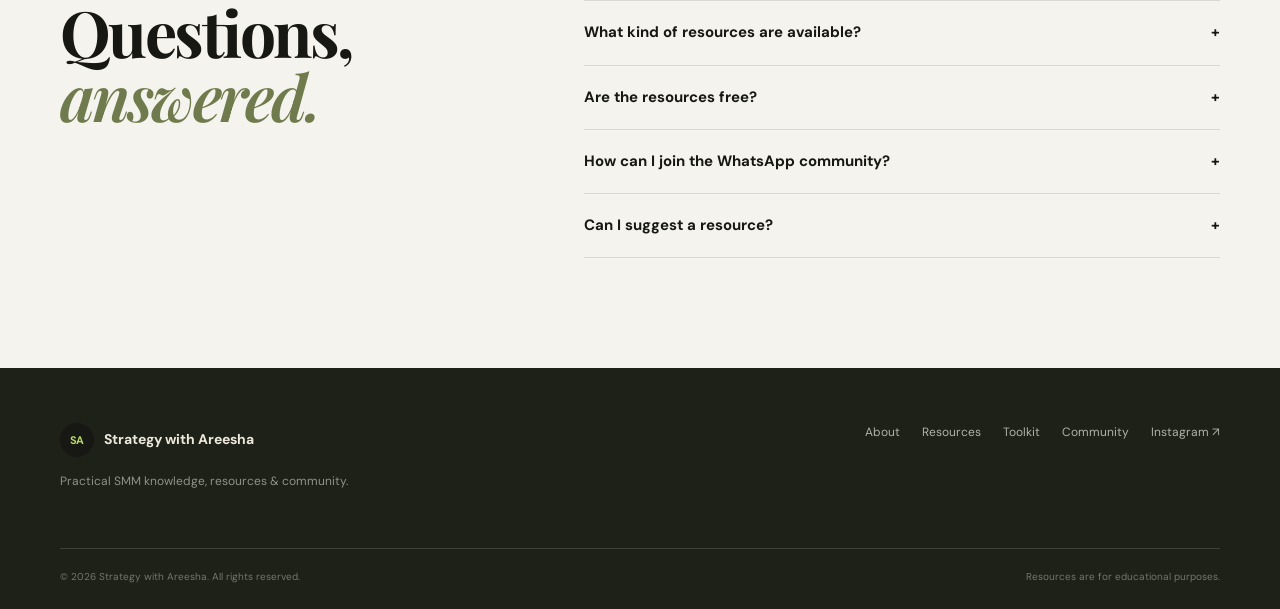
==== commit a08ed645: "Update About section" ====
--- a/index.html
+++ b/index.html
@@ -1,17 +1,22 @@
 <!DOCTYPE html>
 <html lang="en">
+
 <head>
   <meta charset="UTF-8">
   <meta name="viewport" content="width=device-width, initial-scale=1.0">
-  <meta name="description" content="Strategy with Areesha — practical social media marketing resources, tools, templates and learning guides.">
+  <meta name="description"
+    content="Strategy with Areesha — practical social media marketing resources, tools, templates and learning guides.">
   <meta property="og:title" content="Strategy with Areesha | SMM Resource Hub">
   <meta property="og:description" content="Practical SMM resources, tools, templates and learning guides.">
   <title>Strategy with Areesha | SMM Resource Hub</title>
   <link rel="preconnect" href="https://fonts.googleapis.com">
   <link rel="preconnect" href="https://fonts.gstatic.com" crossorigin>
-  <link href="https://fonts.googleapis.com/css2?family=DM+Sans:wght@400;500;600;700&family=Playfair+Display:wght@600;700&display=swap" rel="stylesheet">
+  <link
+    href="https://fonts.googleapis.com/css2?family=DM+Sans:wght@400;500;600;700&family=Playfair+Display:wght@600;700&display=swap"
+    rel="stylesheet">
   <link rel="stylesheet" href="css/style.css">
 </head>
+
 <body>
   <div class="announcement">Practical SMM resources, strategies & tools — all in one place.</div>
 
@@ -34,12 +39,14 @@
       <div class="hero-copy">
         <span class="eyebrow">SOCIAL MEDIA MARKETING HUB</span>
         <h1>Make social media<br><em>make sense.</em></h1>
-        <p class="hero-text">Practical strategies, useful resources, tools and templates to help you create better content and grow with intention.</p>
+        <p class="hero-text">Practical strategies, useful resources, tools and templates to help you create better
+          content and grow with intention.</p>
         <div class="hero-actions">
           <a class="button primary" href="#resources">Explore Resources <span>↗</span></a>
           <a class="button secondary" href="#community">Join the Community</a>
         </div>
-        <a class="instagram-link" href="https://www.instagram.com/strategywithareesha/" target="_blank" rel="noopener">@strategywithareesha ↗</a>
+        <a class="instagram-link" href="https://www.instagram.com/strategywithareesha/" target="_blank"
+          rel="noopener">@strategywithareesha ↗</a>
       </div>
       <div class="hero-art" aria-hidden="true">
         <div class="art-card card-back"><span>CONTENT</span><strong>PLAN.</strong></div>
@@ -69,16 +76,45 @@
           <h2>Meet <em>Areesha.</em></h2>
         </div>
         <div class="about-copy">
-          <p class="lead"></p>I'm Areesha, a Social Media Marketing enthusiast helping beginners learn SMM from scratch.
-No boring formalities or recorded lectures—just practical learning, guidance, and real conversations.
-If you’re ready to learn, experiment, and grow, you’re in the right place.
-</p>
+          <p class="lead">
+            I'm Areesha — helping beginners go from
+            <em>“I don't know where to start”</em>
+            to confidently creating, learning, and growing with social media.
+          </p>
+
+          <p class="about-description">
+            No boring formalities or recorded lectures. Just practical guidance,
+            honest conversations, useful resources, and a space where you can
+            actually learn by doing.
+          </p>
+
           <div class="about-points">
-            <div><span>01</span><div><b>What I share</b><p>[Add details about the content Areesha creates.]</p></div></div>
-            <div><span>02</span><div><b>Who it's for</b><p>[Add the audience Areesha wants to help.]</p></div></div>
-            <div><span>03</span><div><b>My approach</b><p>[Add Areesha's approach to social media marketing.]</p></div></div>
-          </div>
-          <a class="text-link" href="https://www.instagram.com/strategywithareesha/" target="_blank" rel="noopener">Follow @strategywithareesha ↗</a>
+            <div>
+              <span>01</span>
+              <div>
+                <b>Learn from scratch</b>
+                <p>Simple, practical guidance without unnecessary complexity.</p>
+              </div>
+            </div>
+
+            <div>
+              <span>02</span>
+              <div>
+                <b>Learn by doing</b>
+                <p>Experiment, create, ask questions and improve along the way.</p>
+              </div>
+            </div>
+
+            <div>
+              <span>03</span>
+              <div>
+                <b>Grow with the community</b>
+                <p>A space for conversations, resources and real learning.</p>
+              </div>
+            </div>
+          </div>
+          <a class="text-link" href="https://www.instagram.com/strategywithareesha/" target="_blank"
+            rel="noopener">Follow @strategywithareesha ↗</a>
         </div>
       </div>
     </section>
@@ -87,10 +123,14 @@
       <div class="container">
         <div class="section-label">02 — RESOURCE HUB</div>
         <div class="section-head">
-          <div><h2>Resources that <em>actually help.</em></h2><p>Guides, templates, checklists and practical tools for your SMM workflow.</p></div>
+          <div>
+            <h2>Resources that <em>actually help.</em></h2>
+            <p>Guides, templates, checklists and practical tools for your SMM workflow.</p>
+          </div>
         </div>
         <div class="resource-controls">
-          <label class="search"><span>⌕</span><input id="resourceSearch" type="search" placeholder="Search resources..."></label>
+          <label class="search"><span>⌕</span><input id="resourceSearch" type="search"
+              placeholder="Search resources..."></label>
           <div id="filters" class="filters"></div>
         </div>
         <div id="resourceGrid" class="resource-grid"></div>
@@ -100,12 +140,33 @@
 
     <section id="toolkit" class="section container">
       <div class="section-label">03 — TOOLKIT</div>
-      <div class="section-head"><div><h2>Your SMM <em>toolkit.</em></h2><p>A curated starting point for creating, planning, scheduling and analyzing content.</p></div></div>
+      <div class="section-head">
+        <div>
+          <h2>Your SMM <em>toolkit.</em></h2>
+          <p>A curated starting point for creating, planning, scheduling and analyzing content.</p>
+        </div>
+      </div>
       <div class="tool-grid">
-        <article class="tool-card"><span>CREATE</span><h3>Canva</h3><p>Design social content, presentations and visual assets.</p><a href="https://www.canva.com/" target="_blank" rel="noopener">Visit tool ↗</a></article>
-        <article class="tool-card"><span>VIDEO</span><h3>CapCut</h3><p>Edit short-form video and create social-first content.</p><a href="https://www.capcut.com/" target="_blank" rel="noopener">Visit tool ↗</a></article>
-        <article class="tool-card"><span>SCHEDULING</span><h3>Meta Business Suite</h3><p>Manage and schedule content across Meta platforms.</p><a href="https://business.facebook.com/" target="_blank" rel="noopener">Visit tool ↗</a></article>
-        <article class="tool-card"><span>AI</span><h3>ChatGPT</h3><p>Brainstorm, research, draft and organize content workflows.</p><a href="https://chatgpt.com/" target="_blank" rel="noopener">Visit tool ↗</a></article>
+        <article class="tool-card"><span>CREATE</span>
+          <h3>Canva</h3>
+          <p>Design social content, presentations and visual assets.</p><a href="https://www.canva.com/" target="_blank"
+            rel="noopener">Visit tool ↗</a>
+        </article>
+        <article class="tool-card"><span>VIDEO</span>
+          <h3>CapCut</h3>
+          <p>Edit short-form video and create social-first content.</p><a href="https://www.capcut.com/" target="_blank"
+            rel="noopener">Visit tool ↗</a>
+        </article>
+        <article class="tool-card"><span>SCHEDULING</span>
+          <h3>Meta Business Suite</h3>
+          <p>Manage and schedule content across Meta platforms.</p><a href="https://business.facebook.com/"
+            target="_blank" rel="noopener">Visit tool ↗</a>
+        </article>
+        <article class="tool-card"><span>AI</span>
+          <h3>ChatGPT</h3>
+          <p>Brainstorm, research, draft and organize content workflows.</p><a href="https://chatgpt.com/"
+            target="_blank" rel="noopener">Visit tool ↗</a>
+        </article>
       </div>
     </section>
 
@@ -113,12 +174,27 @@
       <div class="container">
         <div class="section-label">04 — LEARNING PATHS</div>
         <div class="learning-grid">
-          <div class="learning-intro"><h2>Know where<br>to <em>start.</em></h2><p>Use these paths to turn a pile of resources into an actual learning system.</p></div>
+          <div class="learning-intro">
+            <h2>Know where<br>to <em>start.</em></h2>
+            <p>Use these paths to turn a pile of resources into an actual learning system.</p>
+          </div>
           <div class="path-list">
-            <details open><summary><span>01</span> Beginner SMM <b>+</b></summary><p>Fundamentals · Content pillars · Audience research · Profile optimization</p></details>
-            <details><summary><span>02</span> Content <b>+</b></summary><p>Hooks · Content ideas · Captions · Reels · Story content</p></details>
-            <details><summary><span>03</span> Strategy <b>+</b></summary><p>Content strategy · Competitor research · Campaign planning · Positioning</p></details>
-            <details><summary><span>04</span> Analytics <b>+</b></summary><p>Insights · Reach · Engagement · Saves · Shares · Conversion</p></details>
+            <details open>
+              <summary><span>01</span> Beginner SMM <b>+</b></summary>
+              <p>Fundamentals · Content pillars · Audience research · Profile optimization</p>
+            </details>
+            <details>
+              <summary><span>02</span> Content <b>+</b></summary>
+              <p>Hooks · Content ideas · Captions · Reels · Story content</p>
+            </details>
+            <details>
+              <summary><span>03</span> Strategy <b>+</b></summary>
+              <p>Content strategy · Competitor research · Campaign planning · Positioning</p>
+            </details>
+            <details>
+              <summary><span>04</span> Analytics <b>+</b></summary>
+              <p>Insights · Reach · Engagement · Saves · Shares · Conversion</p>
+            </details>
           </div>
         </div>
       </div>
@@ -126,8 +202,14 @@
 
     <section id="community" class="community">
       <div class="container community-inner">
-        <div><span class="eyebrow">THE COMMUNITY</span><h2>Don't learn<br><em>alone.</em></h2></div>
-        <div class="community-copy"><p>Join Areesha's WhatsApp community for SMM discussions, resources, updates, ideas and practical learning.</p><a class="button light" href="https://chat.whatsapp.com/FbmgXTyBlDc7ryniLBomnf?s=cl&p=a&mlu=4" target="_blank" rel="noopener">Join WhatsApp Group ↗</a></div>
+        <div><span class="eyebrow">THE COMMUNITY</span>
+          <h2>Don't learn<br><em>alone.</em></h2>
+        </div>
+        <div class="community-copy">
+          <p>Join Areesha's WhatsApp community for SMM discussions, resources, updates, ideas and practical learning.
+          </p><a class="button light" href="https://chat.whatsapp.com/FbmgXTyBlDc7ryniLBomnf?s=cl&p=a&mlu=4"
+            target="_blank" rel="noopener">Join WhatsApp Group ↗</a>
+        </div>
       </div>
     </section>
 
@@ -136,10 +218,22 @@
       <div class="faq-grid">
         <h2>Questions,<br><em>answered.</em></h2>
         <div class="faq-list">
-          <details><summary>What kind of resources are available?</summary><p>Guides, templates, checklists, tools and other practical SMM resources. More will be added over time.</p></details>
-          <details><summary>Are the resources free?</summary><p>[Add the actual answer here.]</p></details>
-          <details><summary>How can I join the WhatsApp community?</summary><p>Use the Join WhatsApp Group button above. Replace the placeholder link with the real community URL.</p></details>
-          <details><summary>Can I suggest a resource?</summary><p>[Add the actual process for suggestions.]</p></details>
+          <details>
+            <summary>What kind of resources are available?</summary>
+            <p>Guides, templates, checklists, tools and other practical SMM resources. More will be added over time.</p>
+          </details>
+          <details>
+            <summary>Are the resources free?</summary>
+            <p>[Add the actual answer here.]</p>
+          </details>
+          <details>
+            <summary>How can I join the WhatsApp community?</summary>
+            <p>Use the Join WhatsApp Group button above. Replace the placeholder link with the real community URL.</p>
+          </details>
+          <details>
+            <summary>Can I suggest a resource?</summary>
+            <p>[Add the actual process for suggestions.]</p>
+          </details>
         </div>
       </div>
     </section>
@@ -147,12 +241,19 @@
 
   <footer class="footer">
     <div class="container footer-top">
-      <div><a class="brand footer-brand" href="#home"><span class="brand-mark">SA</span><span>Strategy with Areesha</span></a><p>Practical SMM knowledge, resources & community.</p></div>
-      <div class="footer-links"><a href="#about">About</a><a href="#resources">Resources</a><a href="#toolkit">Toolkit</a><a href="#community">Community</a><a href="https://www.instagram.com/strategywithareesha/" target="_blank" rel="noopener">Instagram ↗</a></div>
+      <div><a class="brand footer-brand" href="#home"><span class="brand-mark">SA</span><span>Strategy with
+            Areesha</span></a>
+        <p>Practical SMM knowledge, resources & community.</p>
+      </div>
+      <div class="footer-links"><a href="#about">About</a><a href="#resources">Resources</a><a
+          href="#toolkit">Toolkit</a><a href="#community">Community</a><a
+          href="https://www.instagram.com/strategywithareesha/" target="_blank" rel="noopener">Instagram ↗</a></div>
     </div>
-    <div class="container footer-bottom"><span>© 2026 Strategy with Areesha. All rights reserved.</span><span>Resources are for educational purposes.</span></div>
+    <div class="container footer-bottom"><span>© 2026 Strategy with Areesha. All rights reserved.</span><span>Resources
+        are for educational purposes.</span></div>
   </footer>
   <button id="topButton" class="top-button" aria-label="Back to top">↑</button>
   <script src="js/script.js"></script>
 </body>
-</html>
+
+</html>
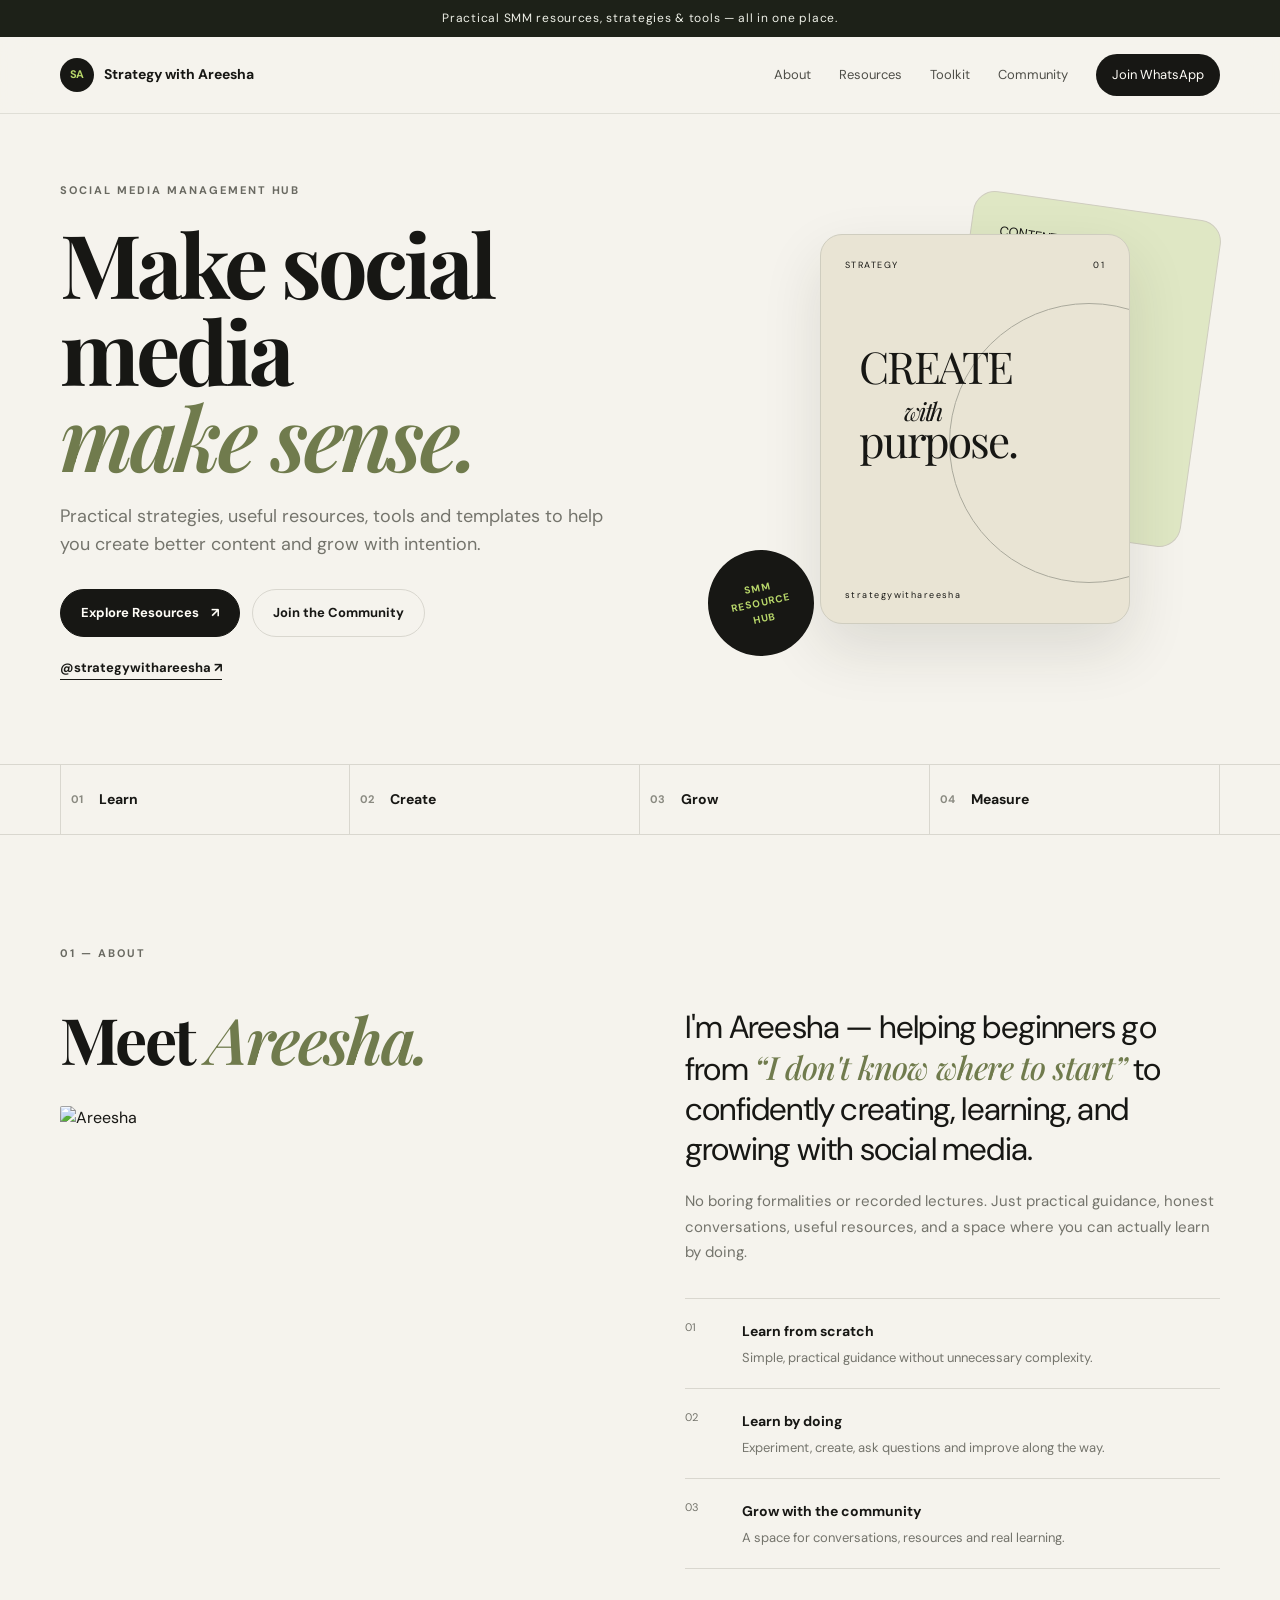
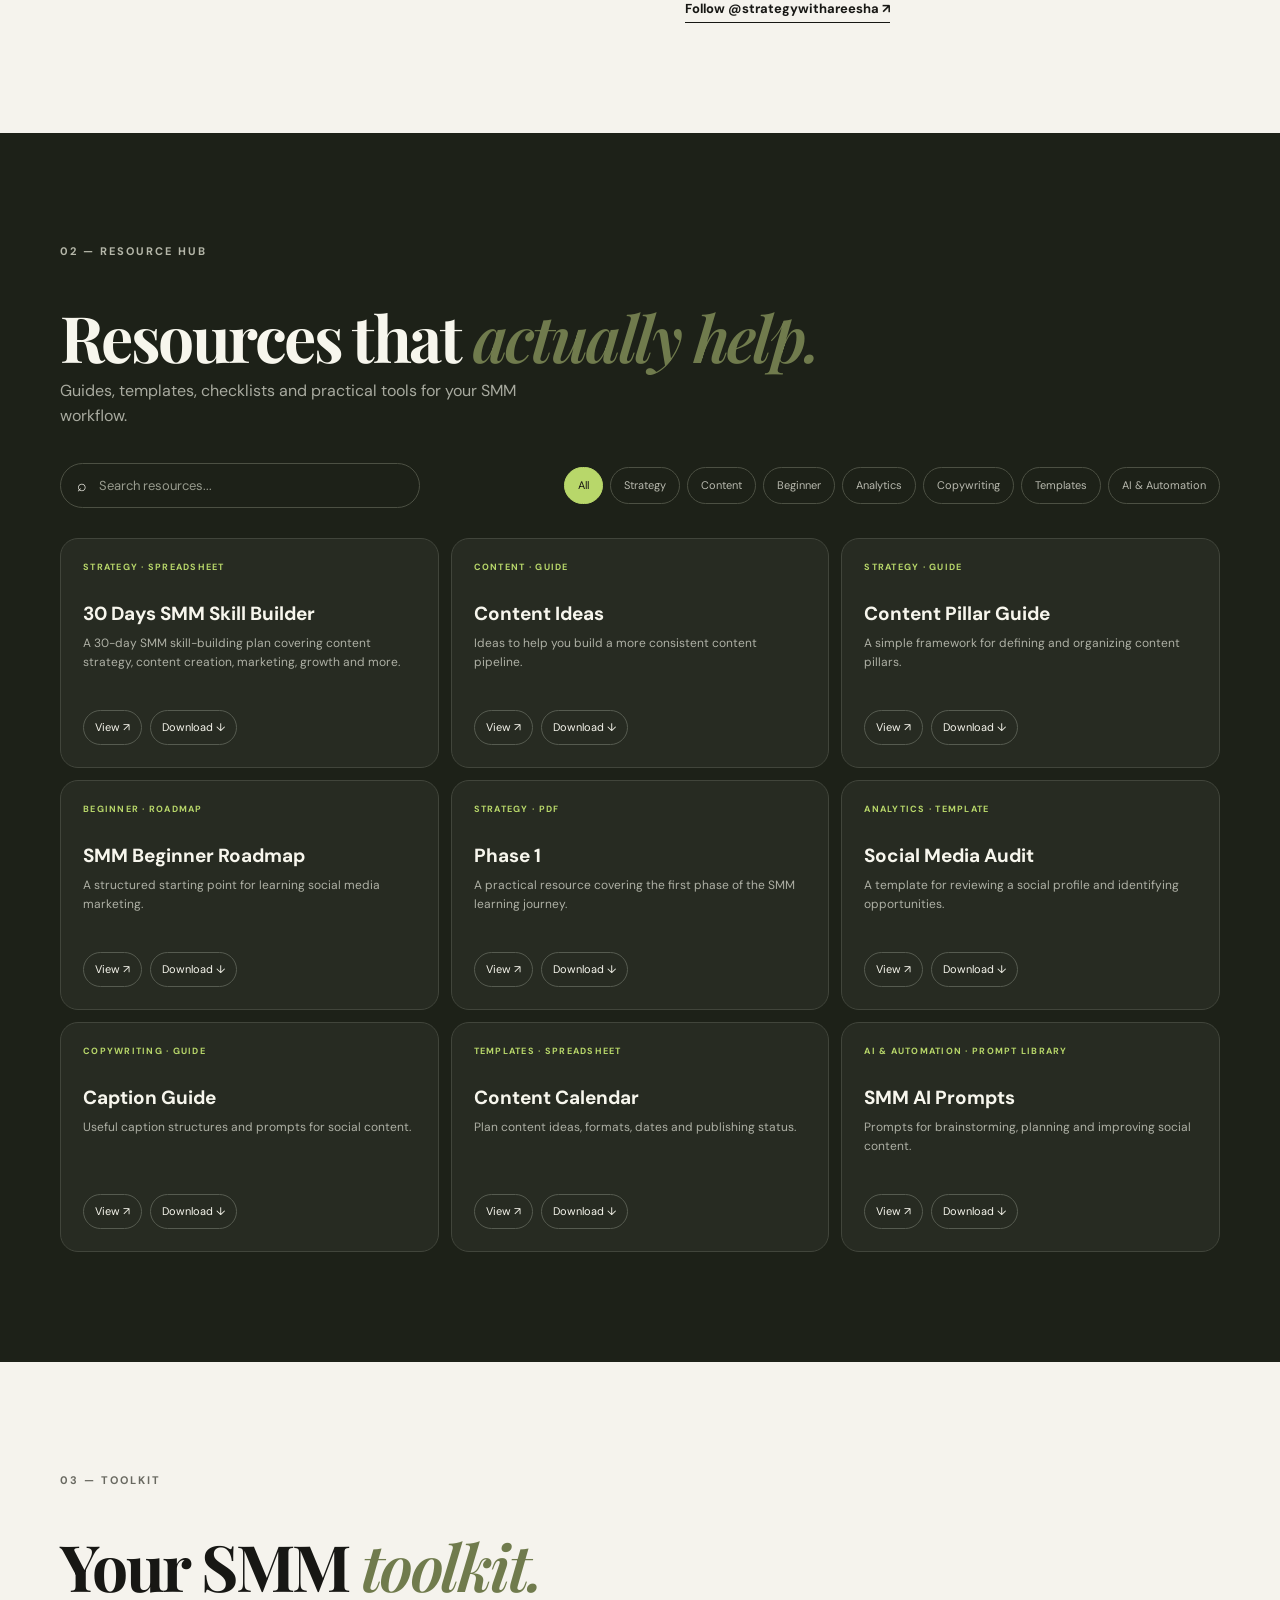
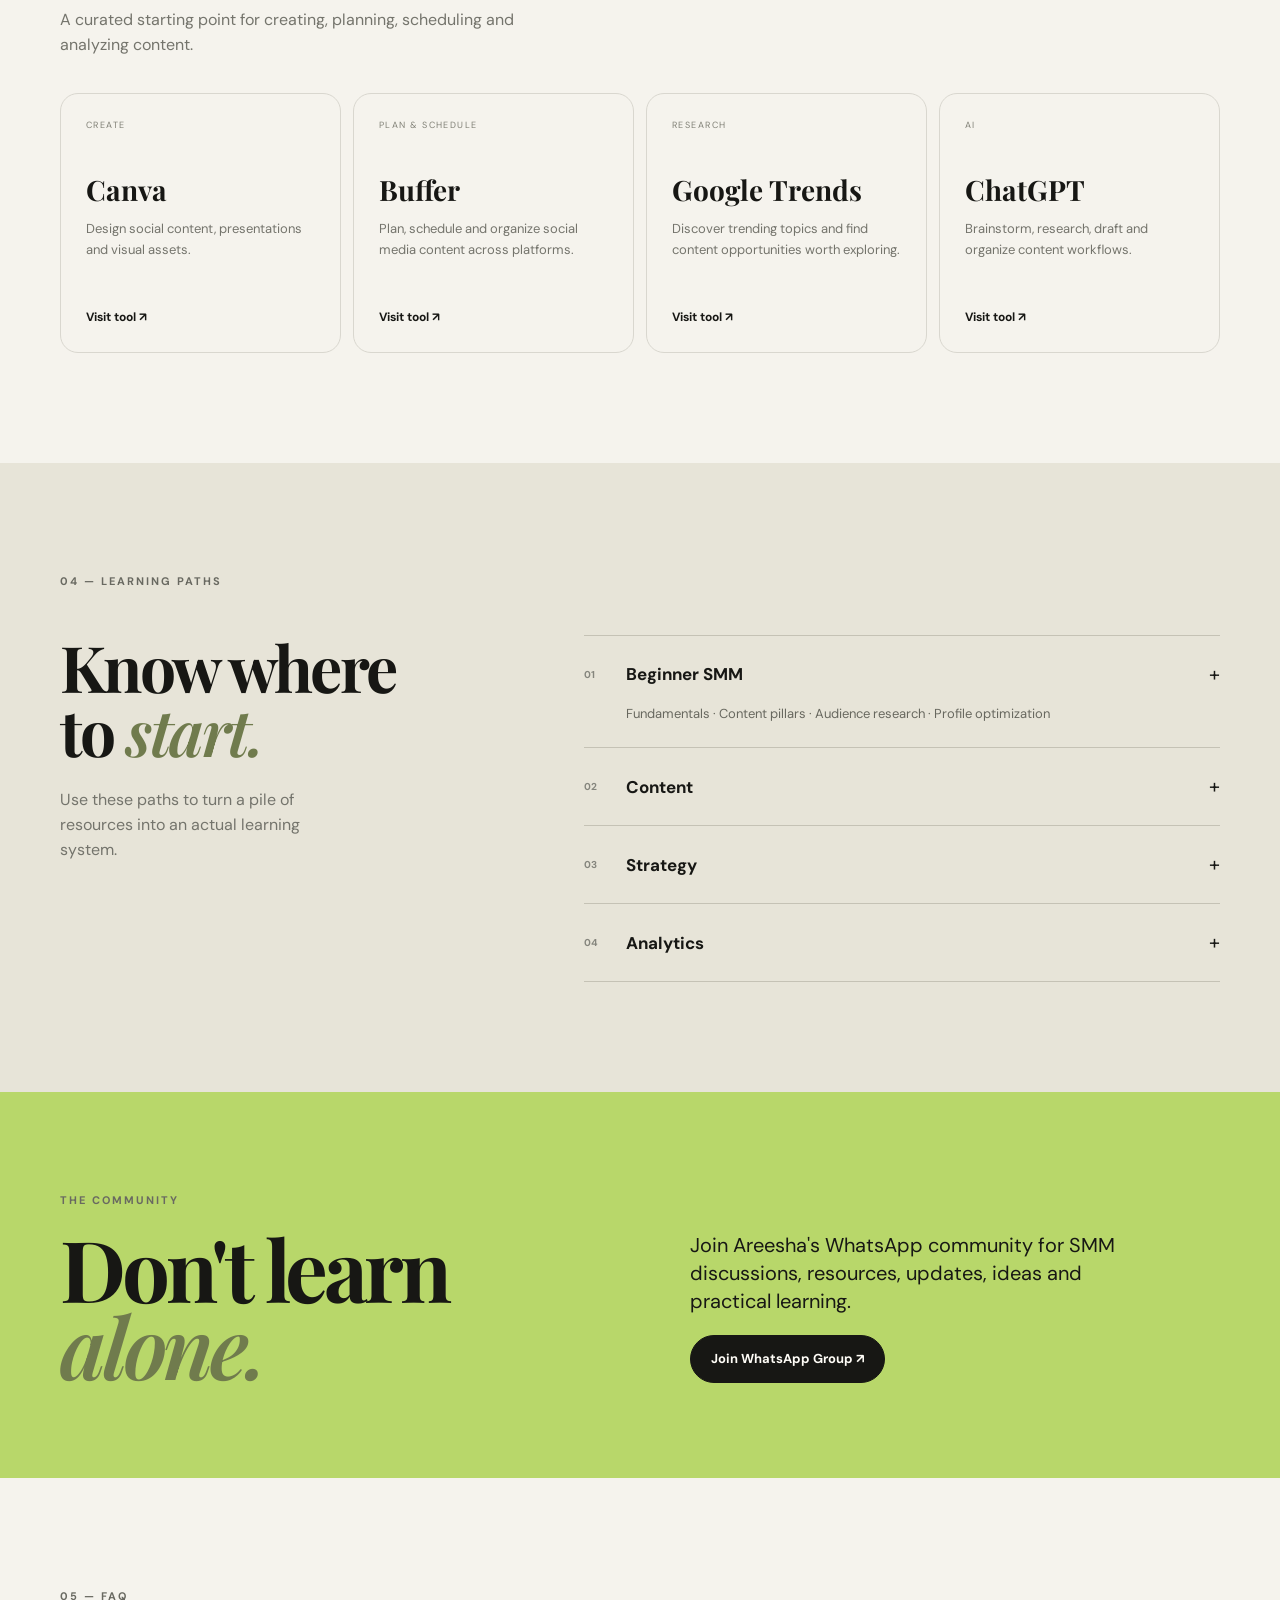
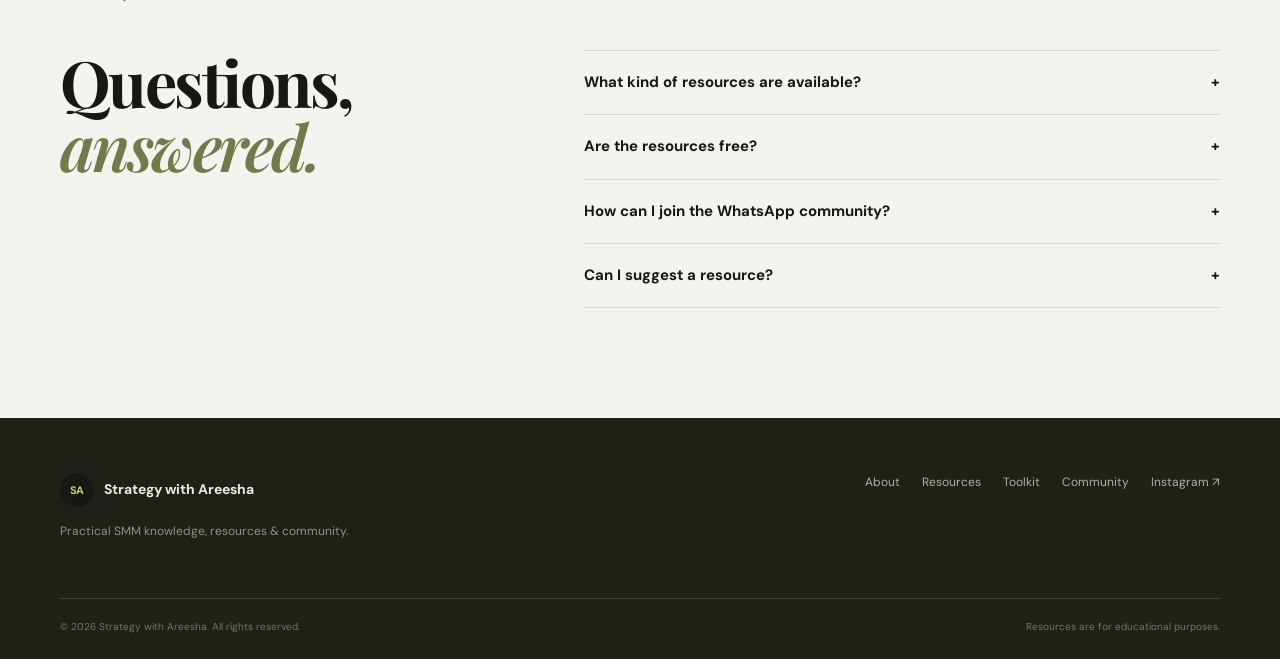
==== commit 735f5677: "Add 30 day SMM skill builder" ====
--- a/index.html
+++ b/index.html
@@ -5,7 +5,7 @@
   <meta charset="UTF-8">
   <meta name="viewport" content="width=device-width, initial-scale=1.0">
   <meta name="description"
-    content="Strategy with Areesha — practical social media marketing resources, tools, templates and learning guides.">
+    content="Strategy with Areesha — practical social media management resources, tools, templates and learning guides.">
   <meta property="og:title" content="Strategy with Areesha | SMM Resource Hub">
   <meta property="og:description" content="Practical SMM resources, tools, templates and learning guides.">
   <title>Strategy with Areesha | SMM Resource Hub</title>
@@ -37,7 +37,7 @@
   <main>
     <section id="home" class="hero container">
       <div class="hero-copy">
-        <span class="eyebrow">SOCIAL MEDIA MARKETING HUB</span>
+        <span class="eyebrow">SOCIAL MEDIA MANAGEMENT HUB</span>
         <h1>Make social media<br><em>make sense.</em></h1>
         <p class="hero-text">Practical strategies, useful resources, tools and templates to help you create better
           content and grow with intention.</p>
@@ -72,8 +72,14 @@
     <section id="about" class="section container about">
       <div class="section-label">01 — ABOUT</div>
       <div class="about-grid">
-        <div>
-          <h2>Meet <em>Areesha.</em></h2>
+        <div class="about-profile">
+            <h2>Meet <em>Areesha.</em></h2>
+
+            <img 
+                src="resources/areesha.jpg" 
+                alt="Areesha"
+                class="areesha-photo"
+            >
         </div>
         <div class="about-copy">
           <p class="lead">
@@ -152,15 +158,15 @@
           <p>Design social content, presentations and visual assets.</p><a href="https://www.canva.com/" target="_blank"
             rel="noopener">Visit tool ↗</a>
         </article>
-        <article class="tool-card"><span>VIDEO</span>
-          <h3>CapCut</h3>
-          <p>Edit short-form video and create social-first content.</p><a href="https://www.capcut.com/" target="_blank"
-            rel="noopener">Visit tool ↗</a>
-        </article>
-        <article class="tool-card"><span>SCHEDULING</span>
-          <h3>Meta Business Suite</h3>
-          <p>Manage and schedule content across Meta platforms.</p><a href="https://business.facebook.com/"
-            target="_blank" rel="noopener">Visit tool ↗</a>
+        <article class="tool-card"><span>PLAN & SCHEDULE</span>
+          <h3>Buffer</h3>
+          <p>Plan, schedule and organize social media content across platforms.</p>
+          <a href="https://buffer.com/" target="_blank" rel="noopener">Visit tool ↗</a>
+        </article>
+        <article class="tool-card"><span>RESEARCH</span>
+          <h3>Google Trends</h3>
+          <p>Discover trending topics and find content opportunities worth exploring.</p>
+          <a href="https://trends.google.com/" target="_blank" rel="noopener">Visit tool ↗</a>
         </article>
         <article class="tool-card"><span>AI</span>
           <h3>ChatGPT</h3>
--- a/css/style.css
+++ b/css/style.css
@@ -102,7 +102,48 @@
   padding: 11px 16px;
   border-radius: 100px
 }
-
+.about-kicker {
+    display: block;
+    font-size: 10px;
+    font-weight: 700;
+    letter-spacing: .18em;
+    color: #7b805d;
+    margin-bottom: 22px;
+}
+.about-profile {
+    display: flex;
+    flex-direction: column;
+    align-items: flex-start;
+}
+
+.areesha-photo {
+    width: 280px;
+    height: 350px;
+    object-fit: cover;
+    margin-top: 35px;
+    border-radius: 2px;
+}
+.about-copy .lead {
+    font-size: clamp(25px, 2.5vw, 34px);
+    line-height: 1.25;
+    letter-spacing: -.025em;
+    margin: 0 0 20px;
+    max-width: 600px;
+}
+
+.about-copy .lead em {
+    font-family: "Playfair Display", Georgia, serif;
+    color: #707b4d;
+    font-weight: 500;
+}
+
+.about-description {
+    max-width: 540px;
+    color: var(--muted);
+    font-size: 15px;
+    line-height: 1.7;
+    margin: 0 0 32px;
+}
 .menu-toggle {
   display: none;
   border: 0;
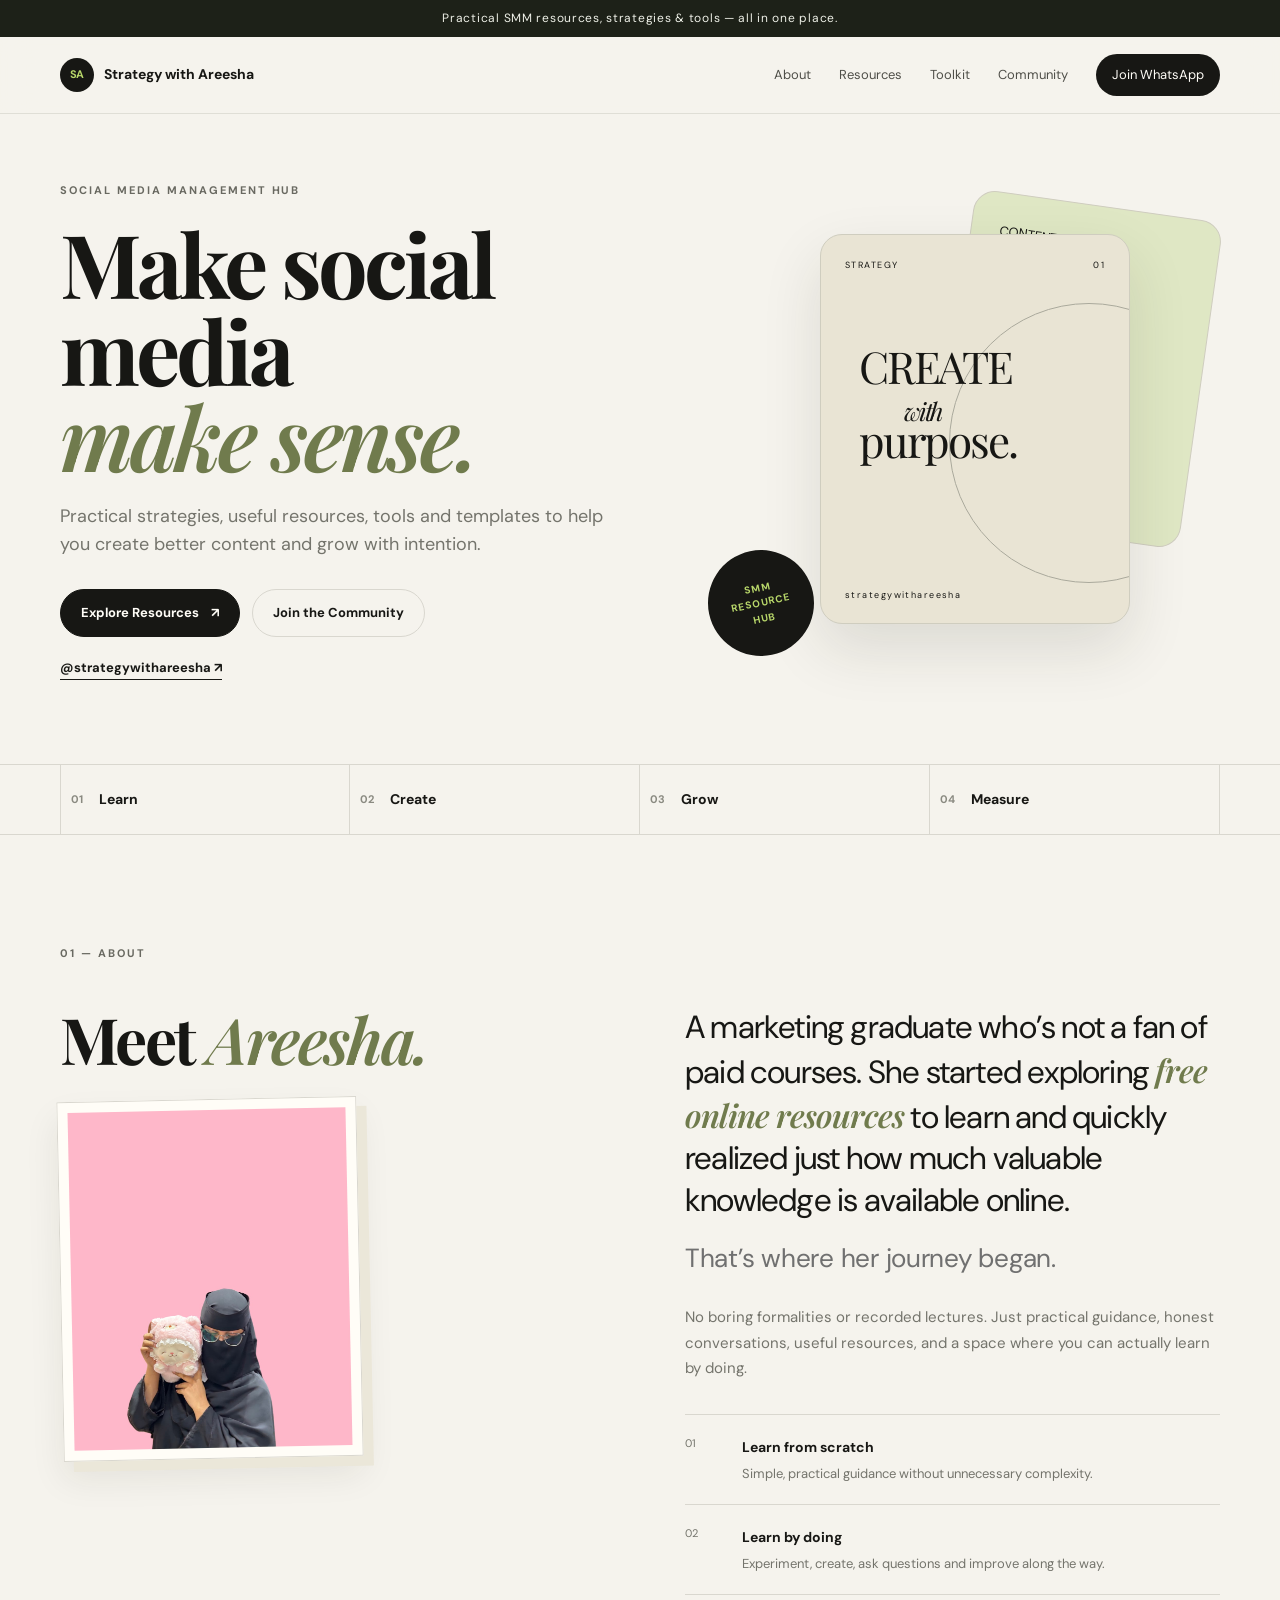
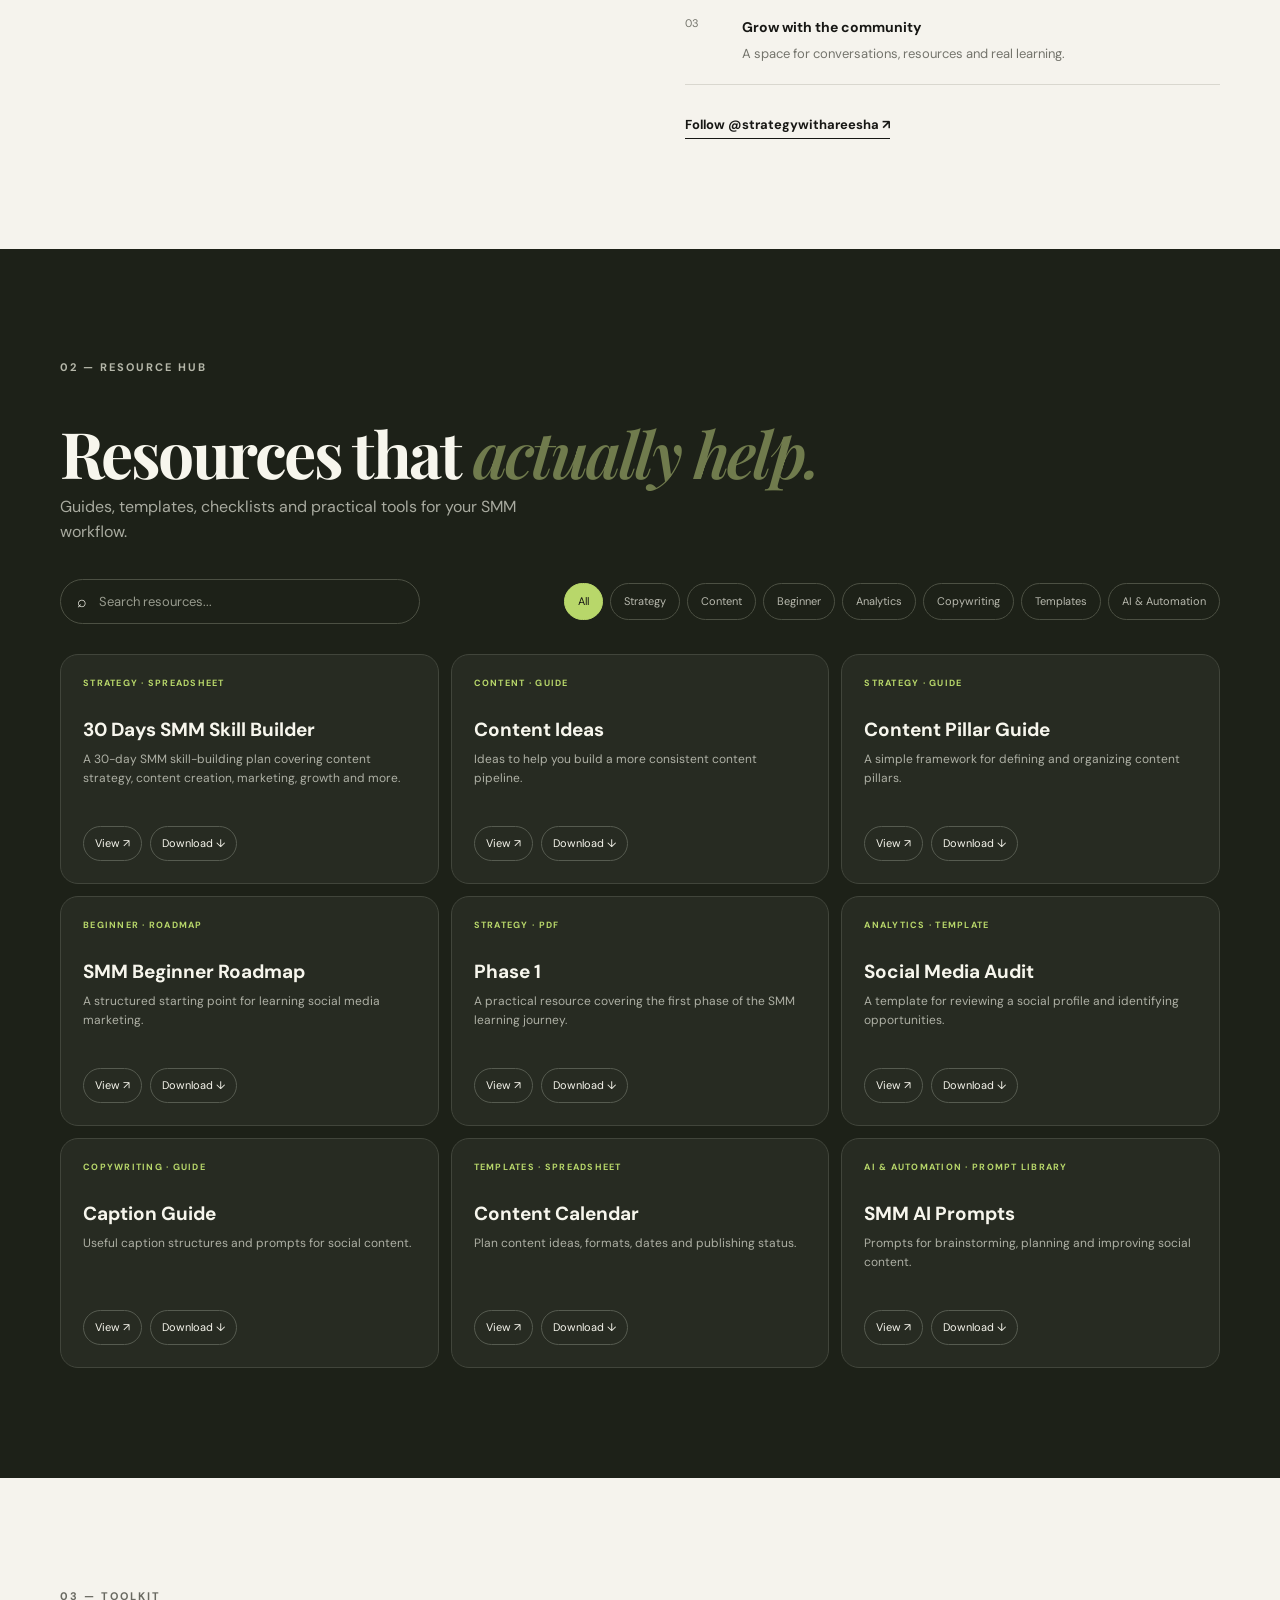
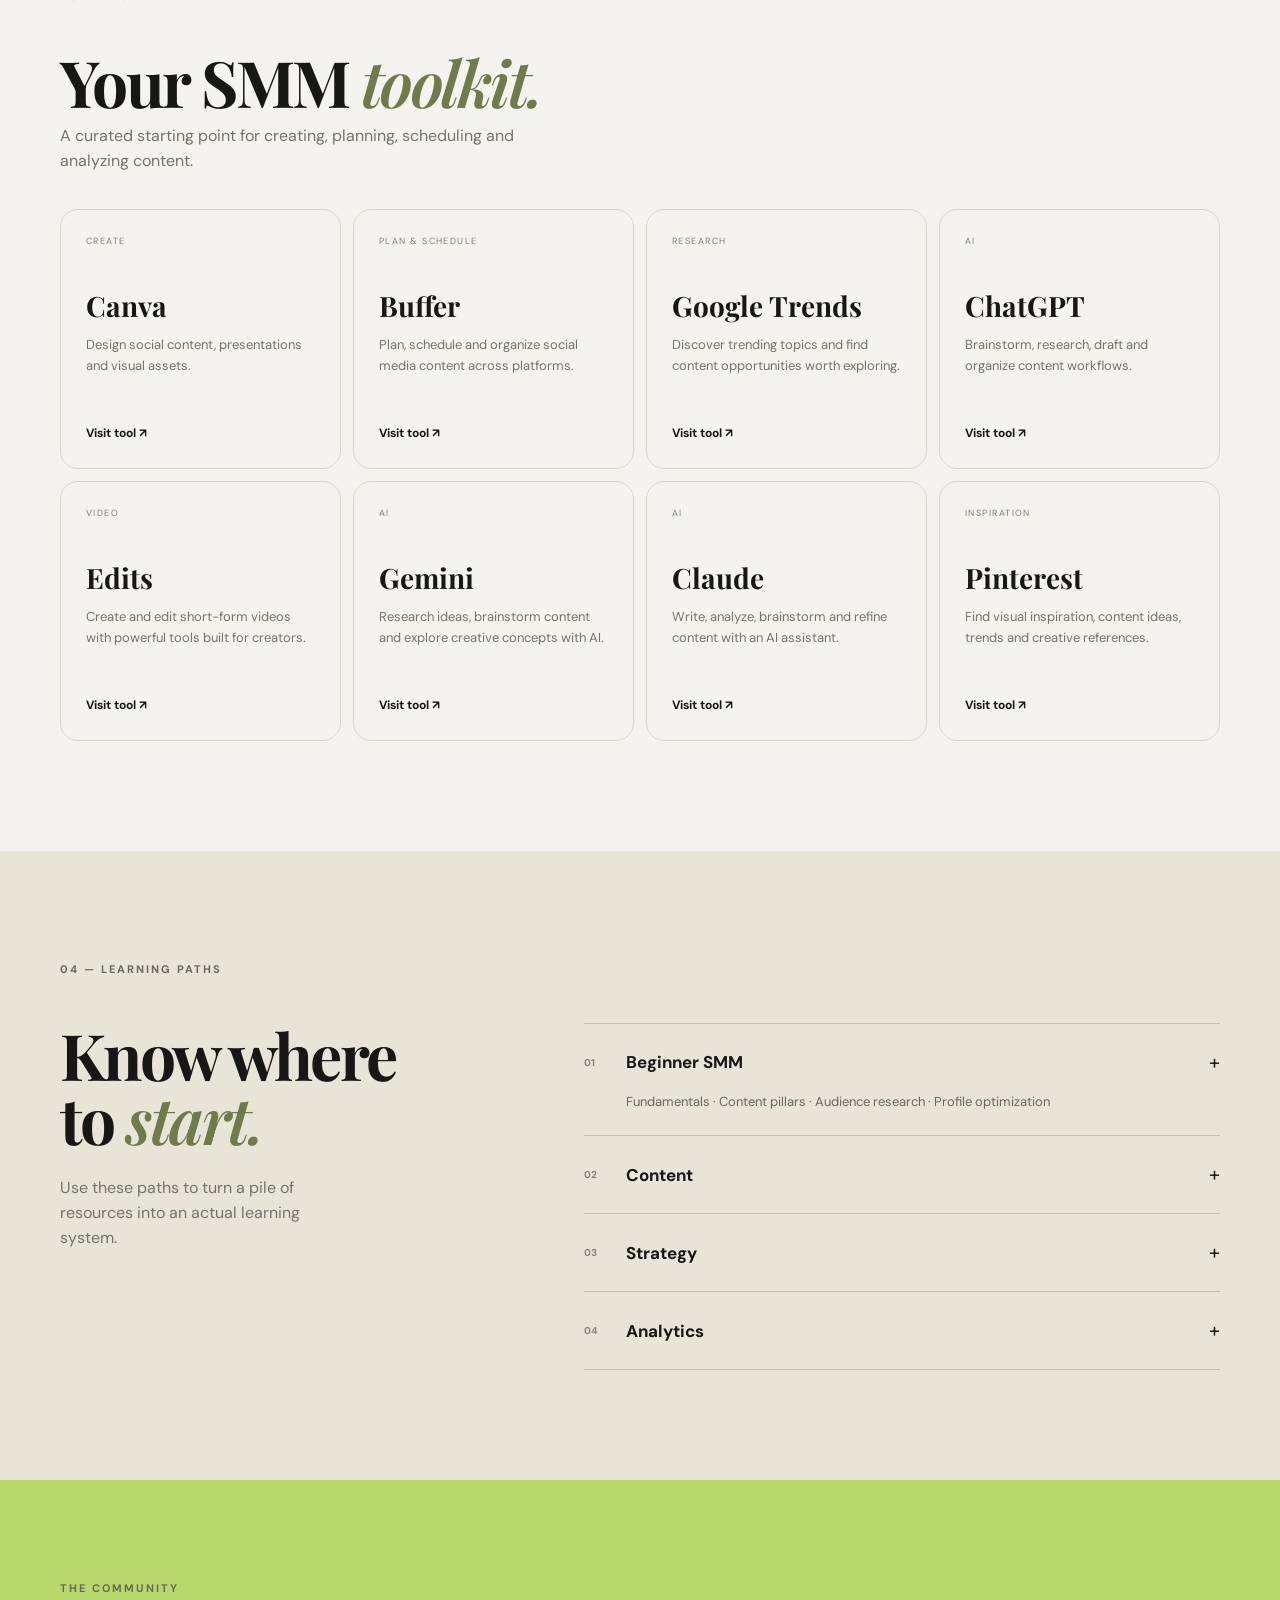
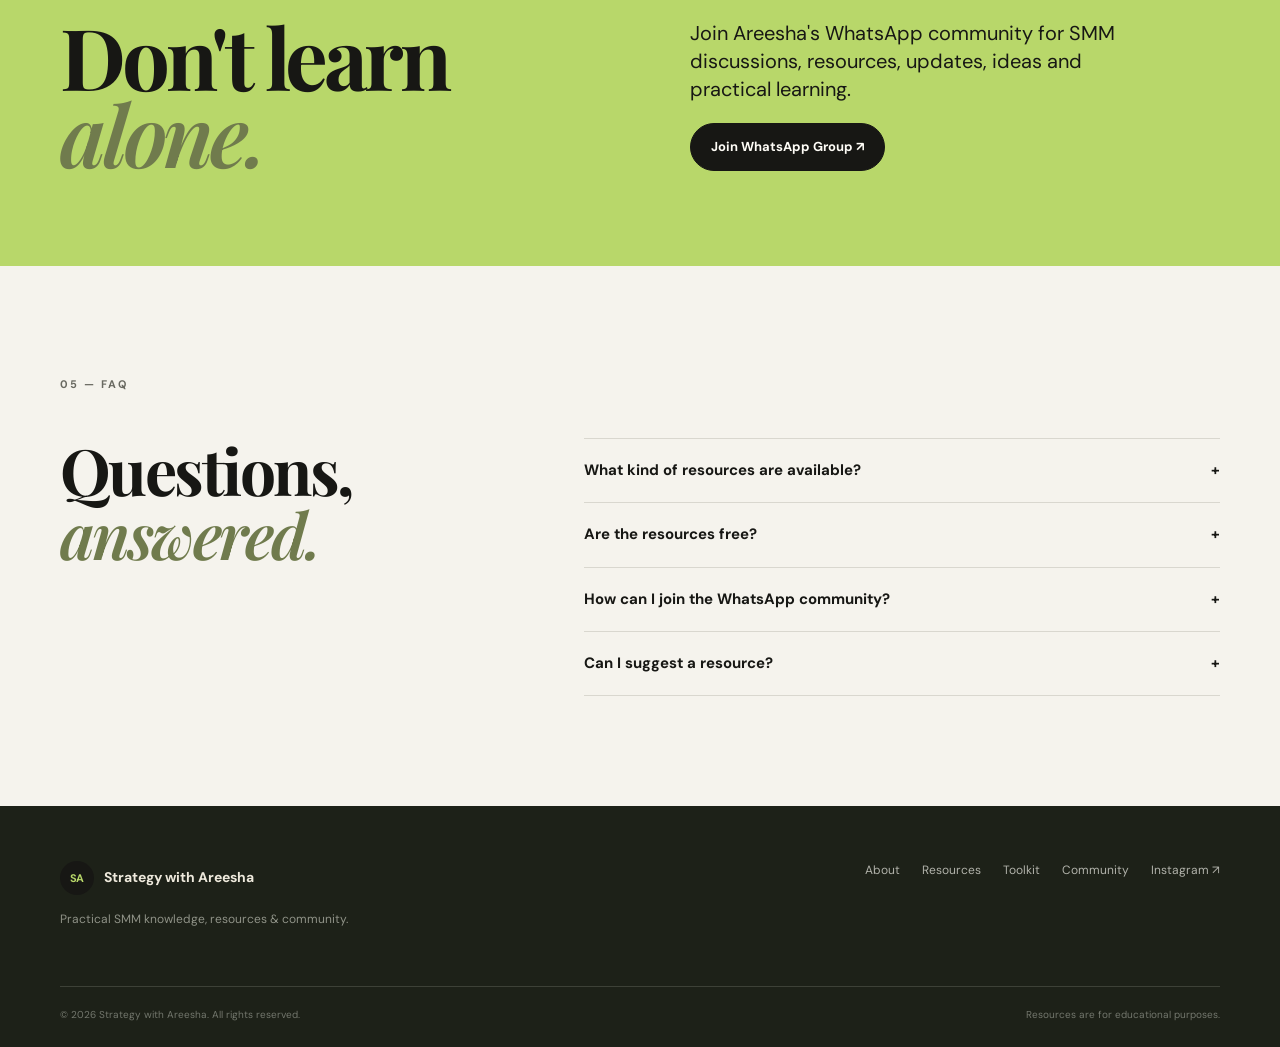
==== commit 8ff7cefc: "Add 30 day SMM skill builder" ====
--- a/index.html
+++ b/index.html
@@ -83,9 +83,10 @@
         </div>
         <div class="about-copy">
           <p class="lead">
-            I'm Areesha — helping beginners go from
-            <em>“I don't know where to start”</em>
-            to confidently creating, learning, and growing with social media.
+              A marketing graduate who’s not a fan of paid courses.
+              She started exploring <em>free online resources</em> to learn
+              and quickly realized just how much valuable knowledge is available online.
+              <span class="intro-ending">That’s where her journey began.</span>
           </p>
 
           <p class="about-description">
@@ -172,6 +173,33 @@
           <h3>ChatGPT</h3>
           <p>Brainstorm, research, draft and organize content workflows.</p><a href="https://chatgpt.com/"
             target="_blank" rel="noopener">Visit tool ↗</a>
+        </article>
+        <article class="tool-card">
+          <span>VIDEO</span>
+          <h3>Edits</h3>
+          <p>Create and edit short-form videos with powerful tools built for creators.</p>
+          <a href="https://www.instagram.com/edits/" target="_blank" rel="noopener">Visit tool ↗</a>
+        </article>
+
+        <article class="tool-card">
+          <span>AI</span>
+          <h3>Gemini</h3>
+          <p>Research ideas, brainstorm content and explore creative concepts with AI.</p>
+          <a href="https://gemini.google.com/" target="_blank" rel="noopener">Visit tool ↗</a>
+        </article>
+
+        <article class="tool-card">
+          <span>AI</span>
+          <h3>Claude</h3>
+          <p>Write, analyze, brainstorm and refine content with an AI assistant.</p>
+          <a href="https://claude.ai/" target="_blank" rel="noopener">Visit tool ↗</a>
+        </article>
+
+        <article class="tool-card">
+          <span>INSPIRATION</span>
+          <h3>Pinterest</h3>
+          <p>Find visual inspiration, content ideas, trends and creative references.</p>
+          <a href="https://www.pinterest.com/" target="_blank" rel="noopener">Visit tool ↗</a>
         </article>
       </div>
     </section>
--- a/css/style.css
+++ b/css/style.css
@@ -117,24 +117,60 @@
 }
 
 .areesha-photo {
-    width: 280px;
-    height: 350px;
+    width: 300px;
+    height: 360px;
+    margin-top: 28px;
+    display: block;
+
     object-fit: cover;
-    margin-top: 35px;
-    border-radius: 2px;
+    object-position: center bottom;
+
+    padding: 10px;
+    background: var(--white);
+    border: 1px solid var(--line);
+
+    box-shadow:
+        10px 10px 0 var(--cream),
+        0 18px 35px rgba(38, 39, 28, 0.08);
+
+    transform: rotate(-1.2deg);
+    transition: transform 0.3s ease;
+}
+
+.areesha-photo:hover {
+    transform: rotate(0deg) translateY(-3px);
 }
 .about-copy .lead {
-    font-size: clamp(25px, 2.5vw, 34px);
-    line-height: 1.25;
-    letter-spacing: -.025em;
-    margin: 0 0 20px;
-    max-width: 600px;
+    font-size: clamp(27px, 2.5vw, 34px);
+    line-height: 1.3;
+    letter-spacing: -0.025em;
+    margin: 0 0 28px;
+    max-width: 620px;
+    color: var(--text);
+}
+
+.about-copy .lead .intro-highlight {
+    display: block;
+    font-family: "Playfair Display", Georgia, serif;
+    font-size: 1.35em;
+    font-weight: 600;
+    line-height: 1;
+    letter-spacing: -0.04em;
+    margin-bottom: 18px;
 }
 
 .about-copy .lead em {
     font-family: "Playfair Display", Georgia, serif;
     color: #707b4d;
-    font-weight: 500;
+    font-weight: 600;
+}
+.about-copy .lead .intro-ending {
+    display: block;
+    margin-top: 18px;
+    font-size: 0.82em;
+    line-height: 1.45;
+    color: #707070;
+    letter-spacing: -0.01em;
 }
 
 .about-description {
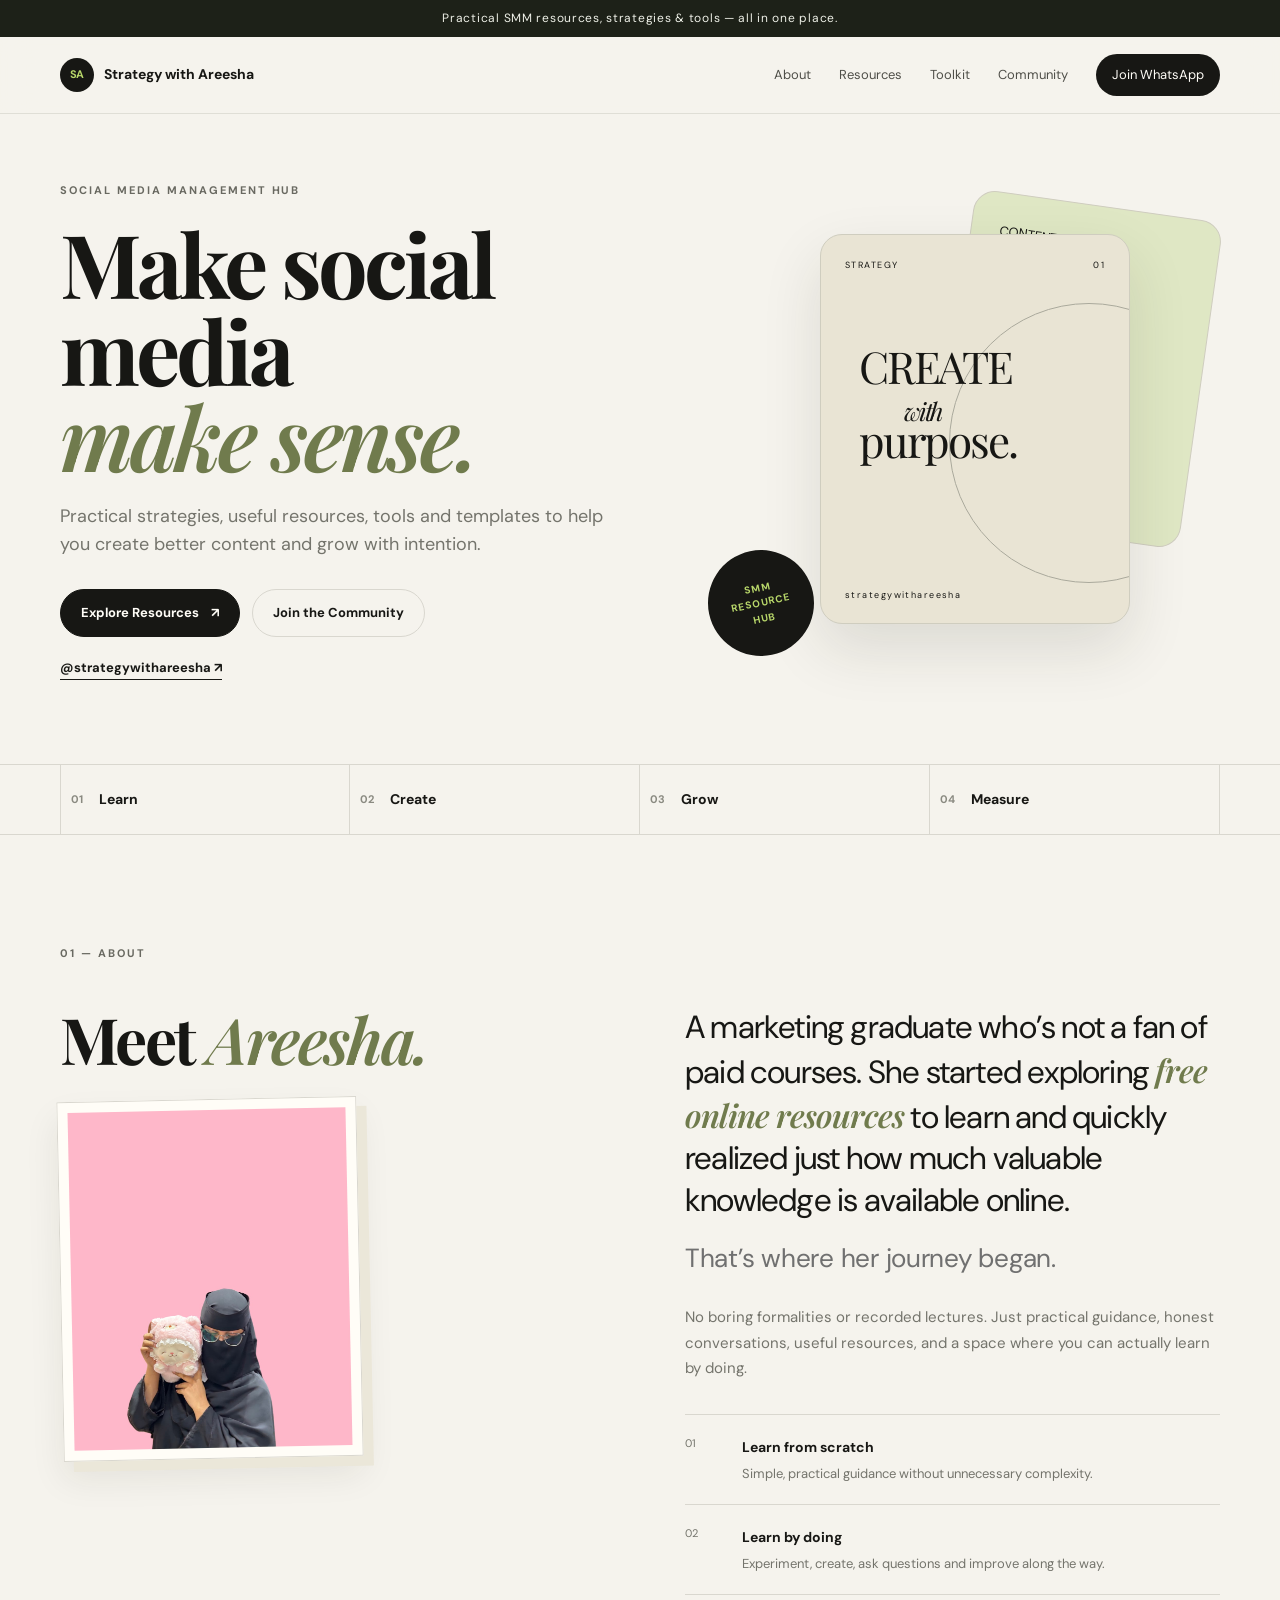
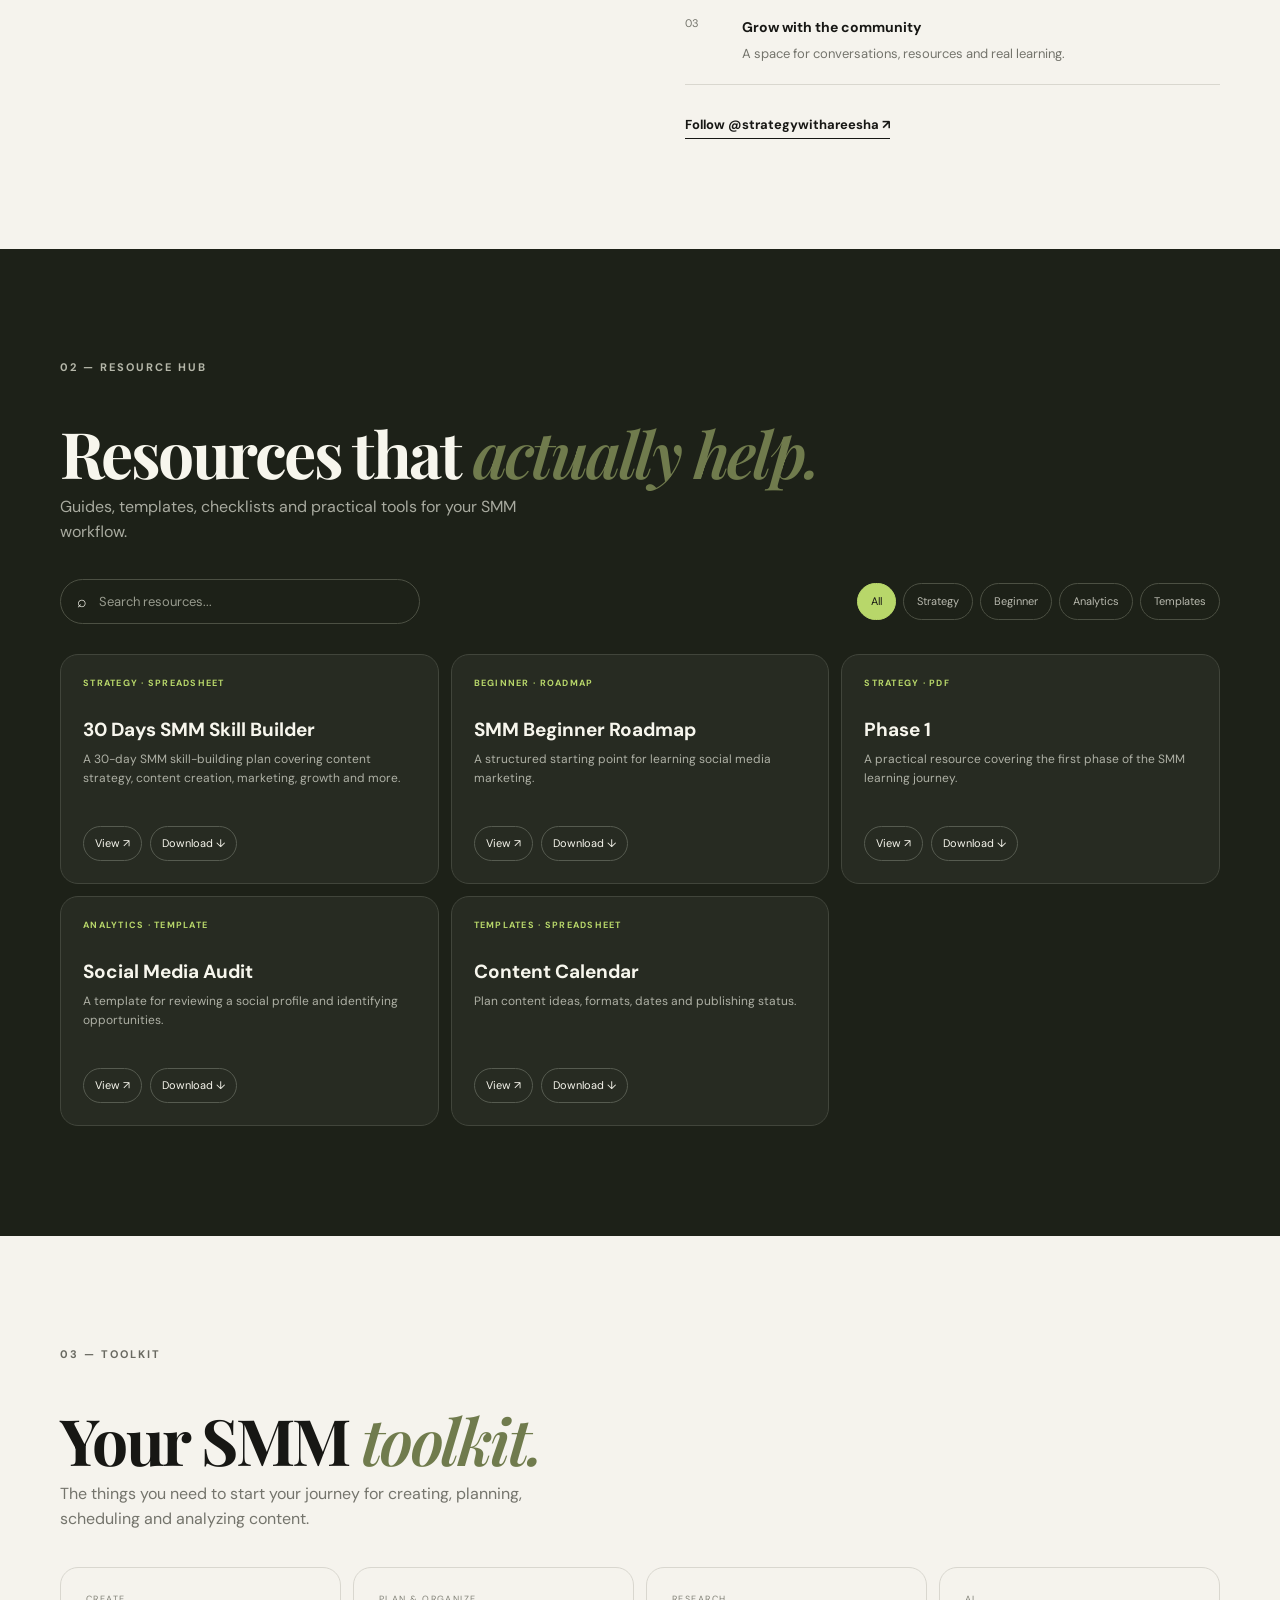
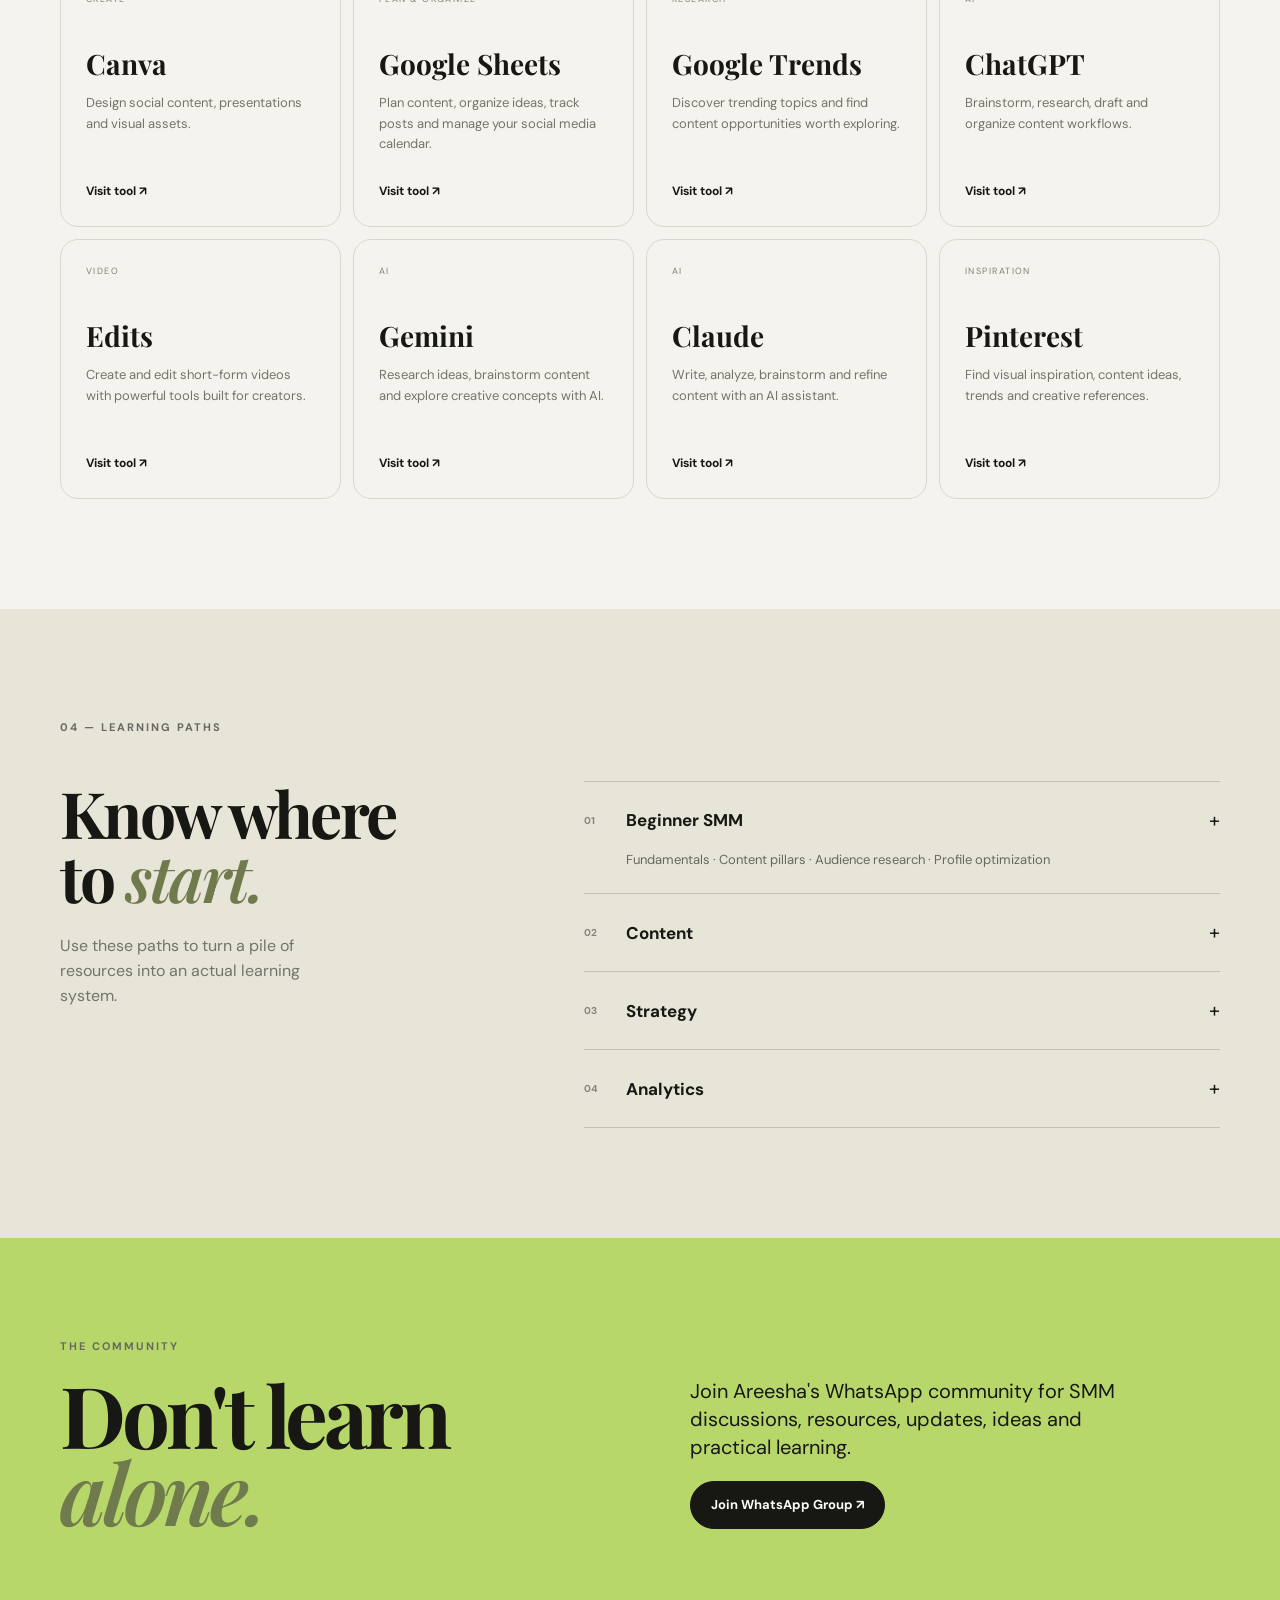
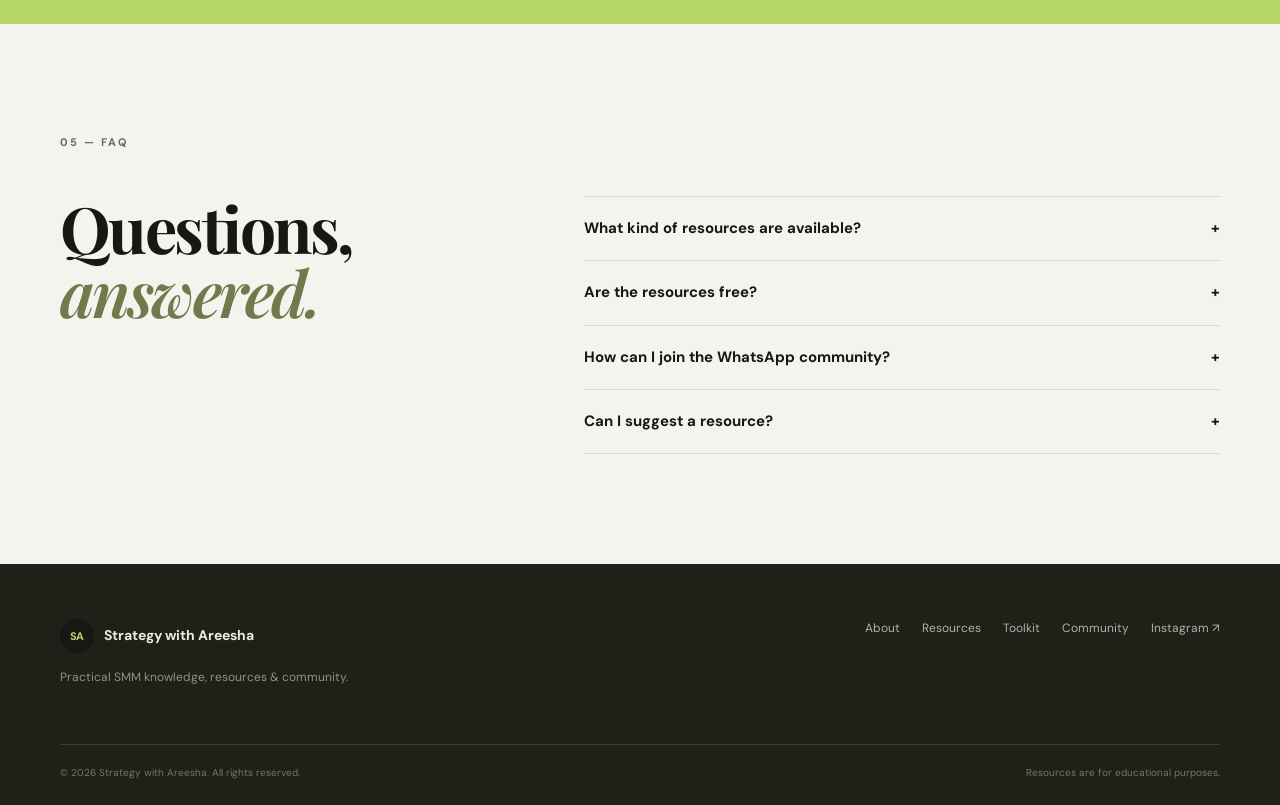
==== commit 5094c194: "Add 30 day SMM skill builder" ====
--- a/index.html
+++ b/index.html
@@ -150,7 +150,7 @@
       <div class="section-head">
         <div>
           <h2>Your SMM <em>toolkit.</em></h2>
-          <p>A curated starting point for creating, planning, scheduling and analyzing content.</p>
+          <p>The things you need to start your journey for creating, planning, scheduling and analyzing content.</p>
         </div>
       </div>
       <div class="tool-grid">
@@ -159,10 +159,11 @@
           <p>Design social content, presentations and visual assets.</p><a href="https://www.canva.com/" target="_blank"
             rel="noopener">Visit tool ↗</a>
         </article>
-        <article class="tool-card"><span>PLAN & SCHEDULE</span>
-          <h3>Buffer</h3>
-          <p>Plan, schedule and organize social media content across platforms.</p>
-          <a href="https://buffer.com/" target="_blank" rel="noopener">Visit tool ↗</a>
+        <article class="tool-card">
+          <span>PLAN & ORGANIZE</span>
+          <h3>Google Sheets</h3>
+          <p>Plan content, organize ideas, track posts and manage your social media calendar.</p>
+          <a href="https://sheets.google.com/" target="_blank" rel="noopener">Visit tool ↗</a>
         </article>
         <article class="tool-card"><span>RESEARCH</span>
           <h3>Google Trends</h3>
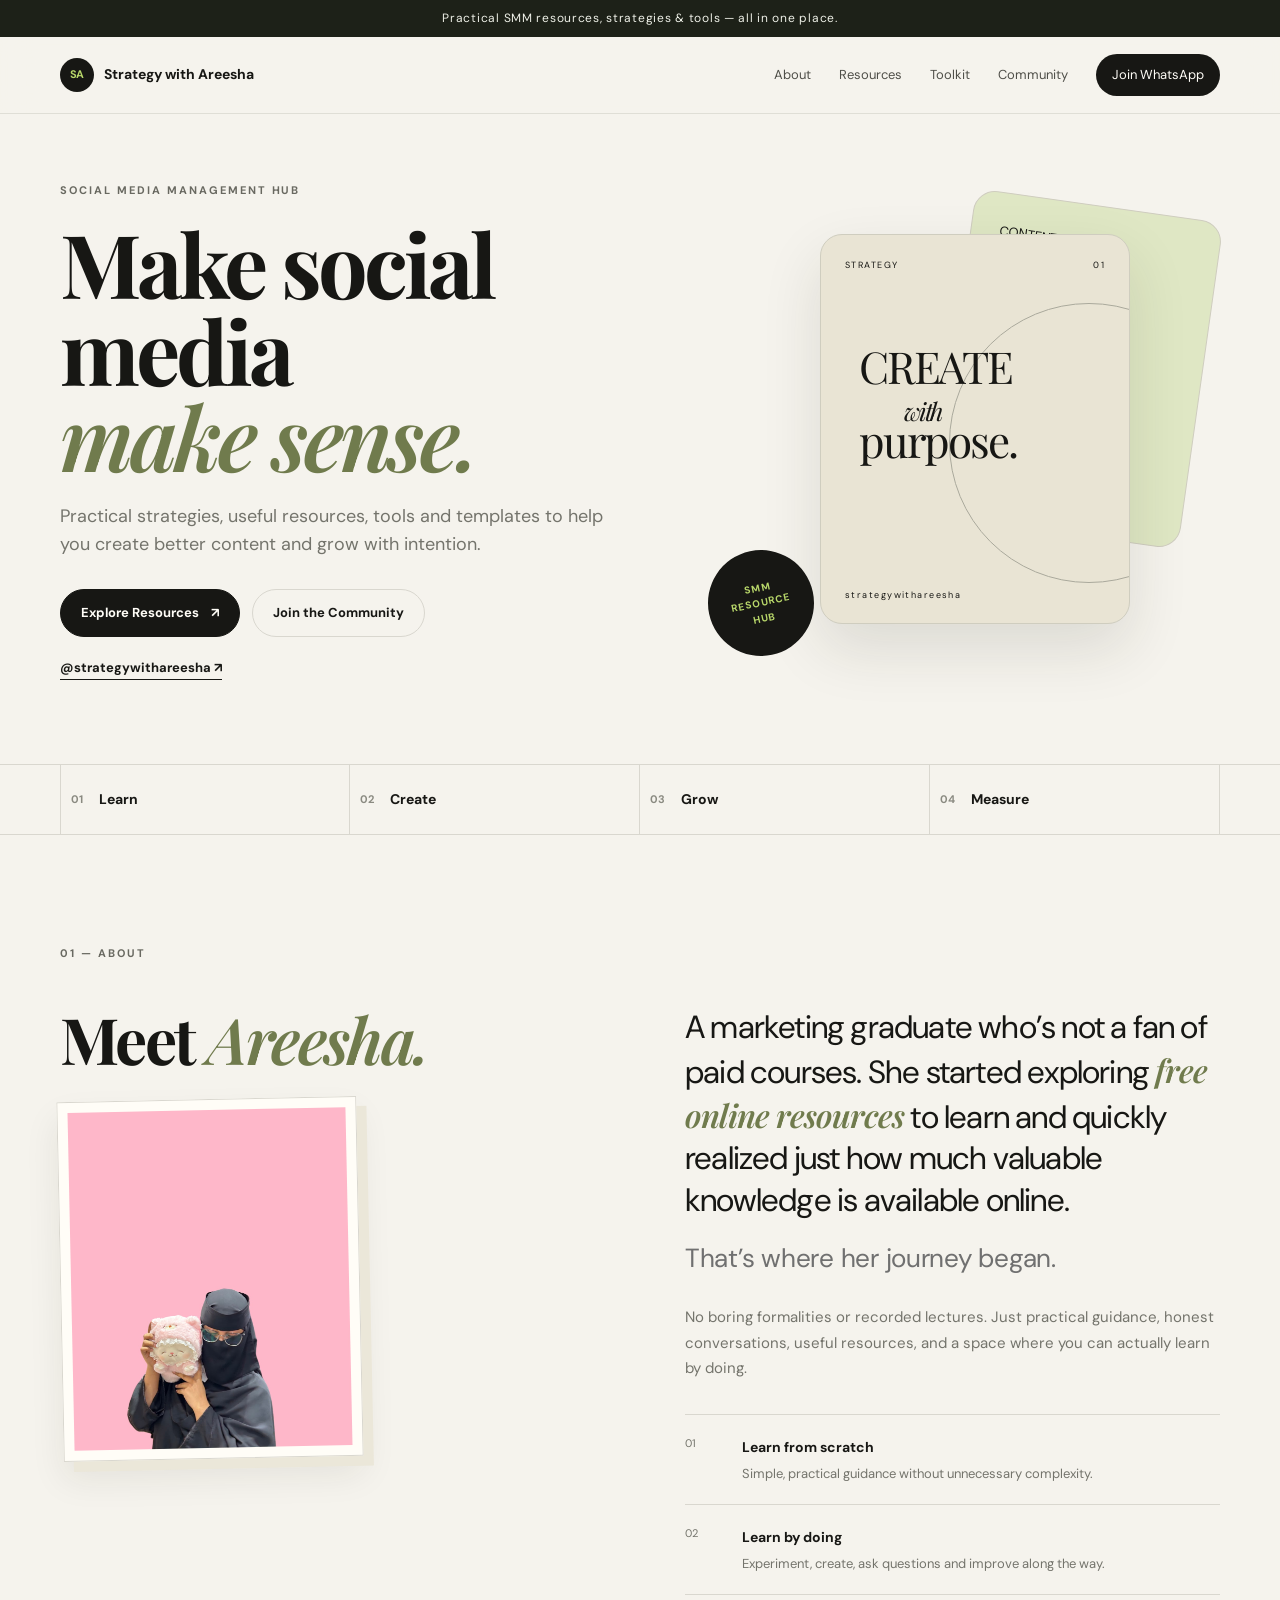
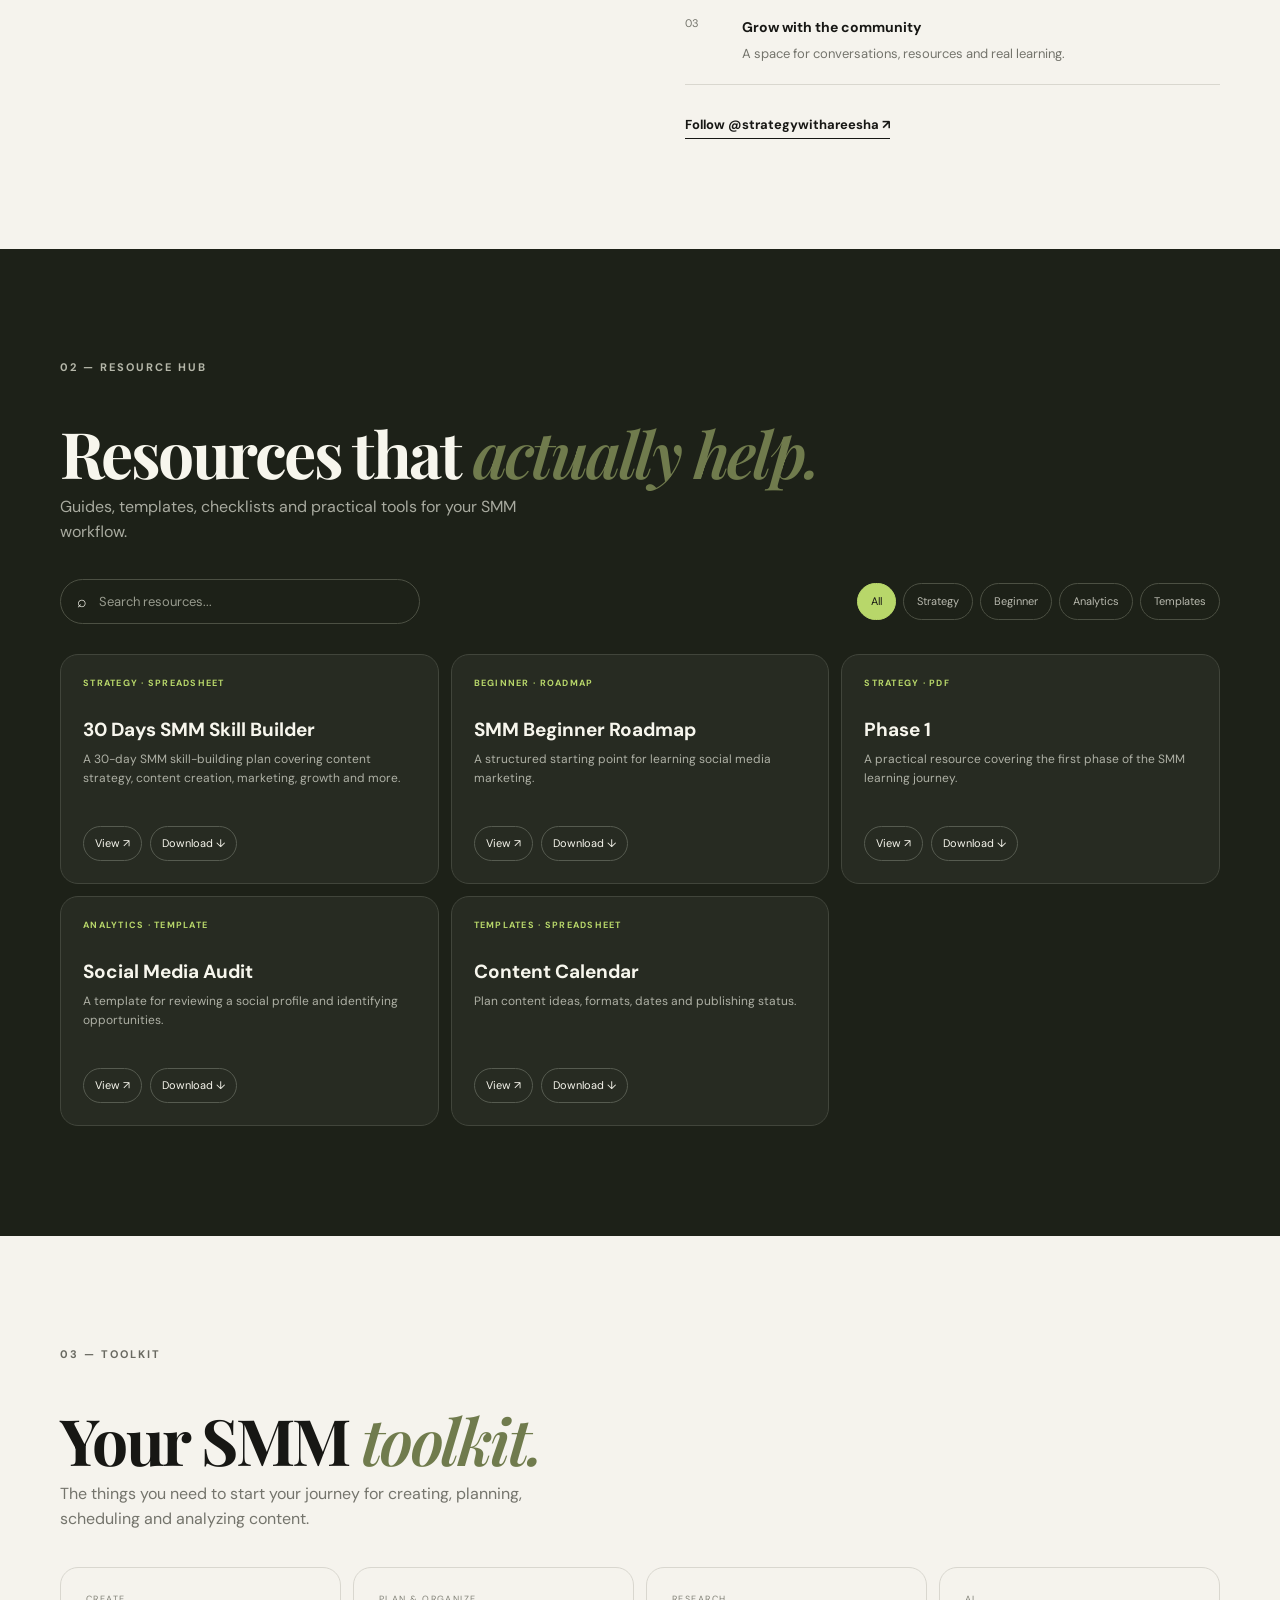
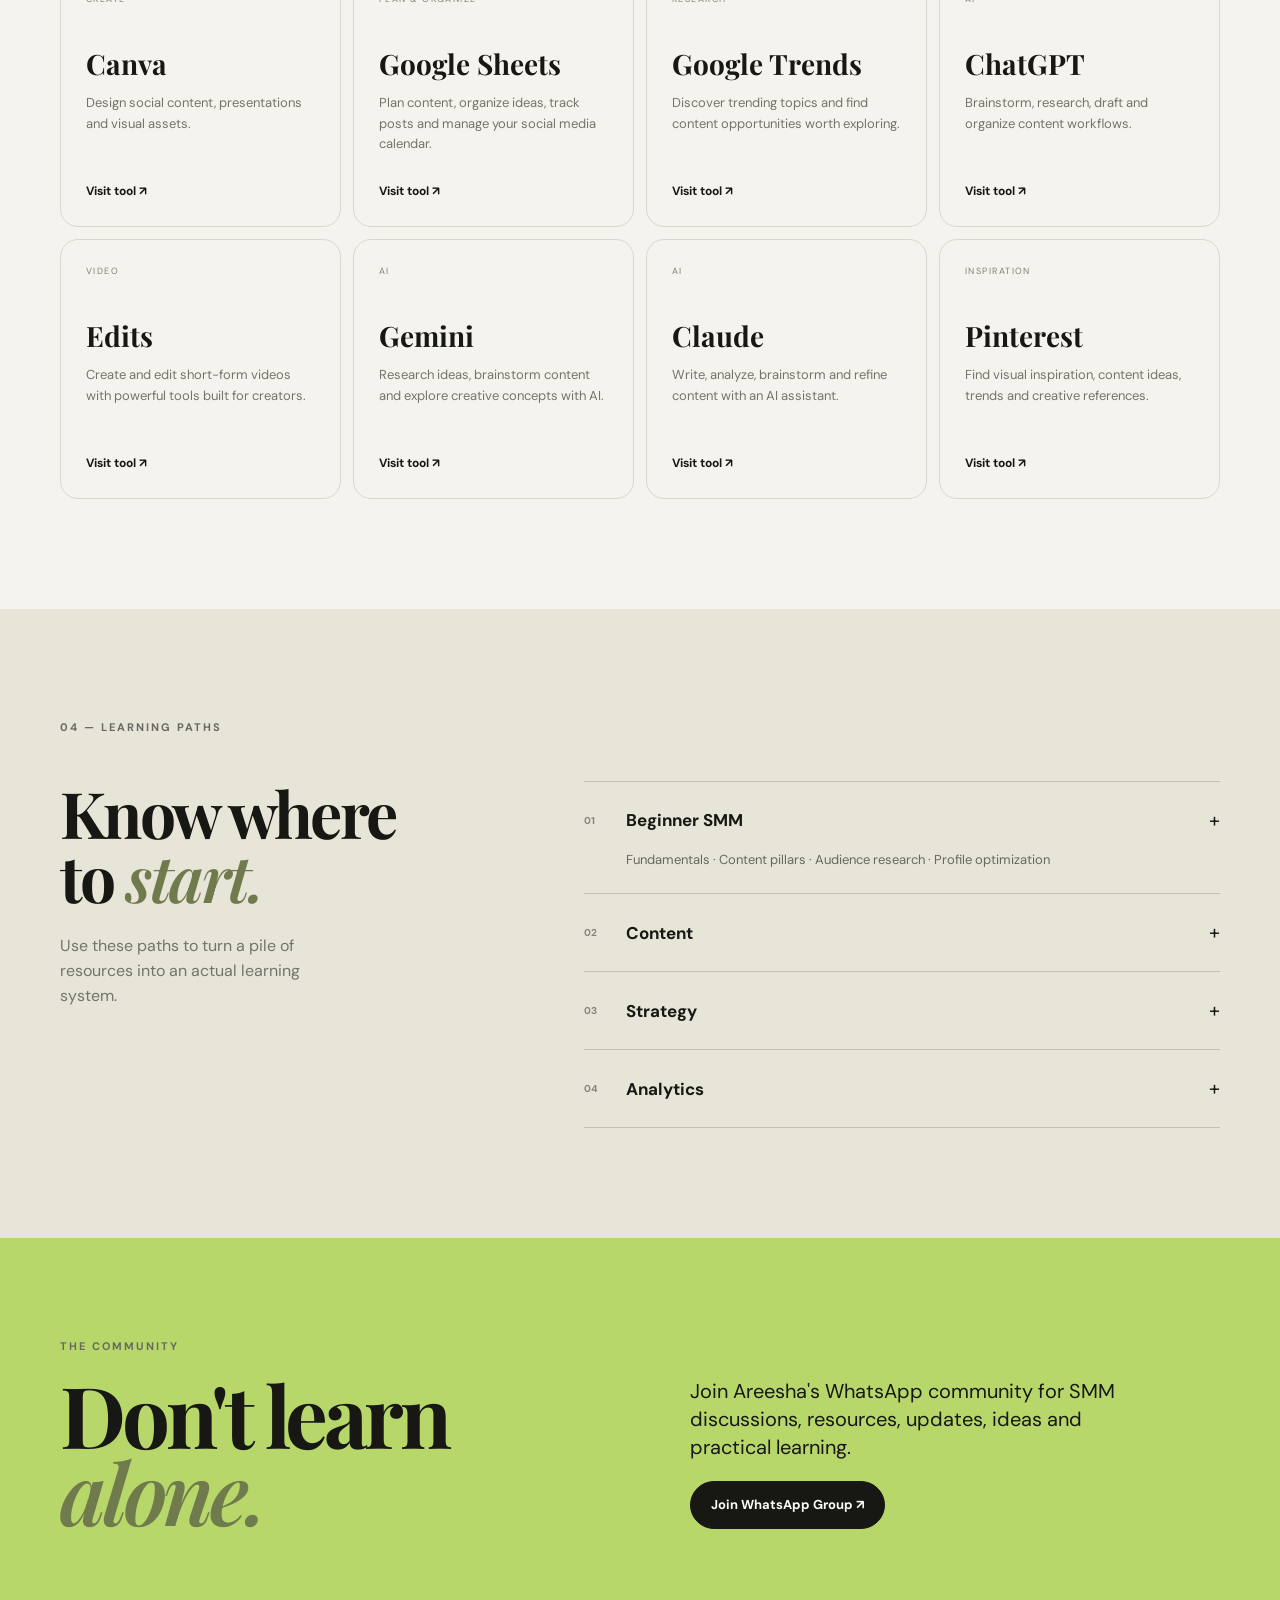
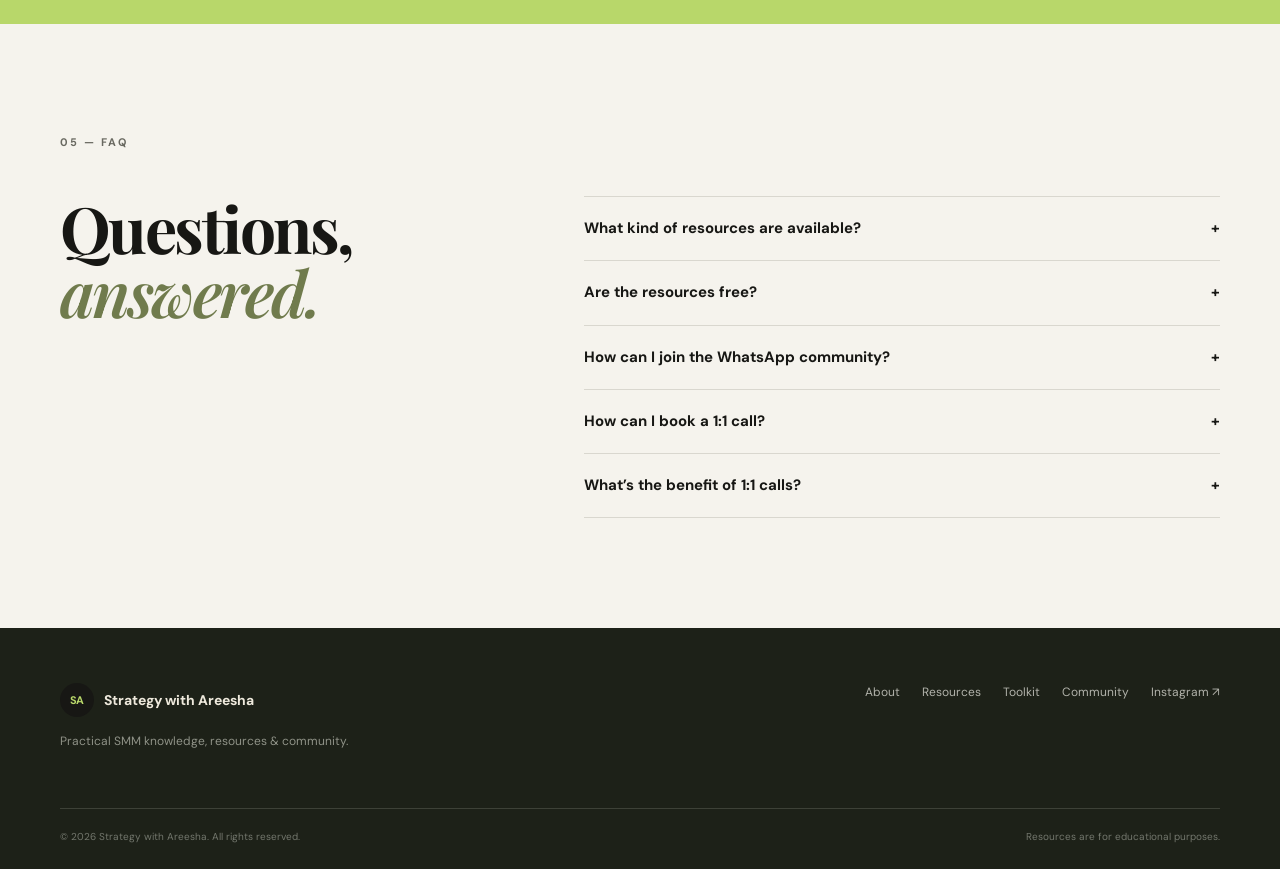
==== commit 6a920a03: "Add 30 day SMM skill builder" ====
--- a/index.html
+++ b/index.html
@@ -255,19 +255,23 @@
         <div class="faq-list">
           <details>
             <summary>What kind of resources are available?</summary>
-            <p>Guides, templates, checklists, tools and other practical SMM resources. More will be added over time.</p>
+            <p>All kind of free resources are available, I am providing the free resources doesn’t mean it’s has limitations. You have to do your part and research more to get more knowledge according to the knowledge</p>
           </details>
           <details>
             <summary>Are the resources free?</summary>
-            <p>[Add the actual answer here.]</p>
+            <p>Yes</p>
           </details>
           <details>
             <summary>How can I join the WhatsApp community?</summary>
-            <p>Use the Join WhatsApp Group button above. Replace the placeholder link with the real community URL.</p>
-          </details>
-          <details>
-            <summary>Can I suggest a resource?</summary>
-            <p>[Add the actual process for suggestions.]</p>
+            <p>Ask personally in DMs @strategywithareesha</p>
+          </details>
+          <details>
+            <summary>How can I book a 1:1 call?</summary>
+            <p>You can DM @strategywithareesha and book a 1:1 call</p>
+          </details>
+          <details>
+            <summary>What’s the benefit of 1:1 calls?</summary>
+            <p>You’ll get clarity if you’re still stuck, don’t know where to start, are struggling to choose a niche, or have any SMM-related questions.</p>
           </details>
         </div>
       </div>
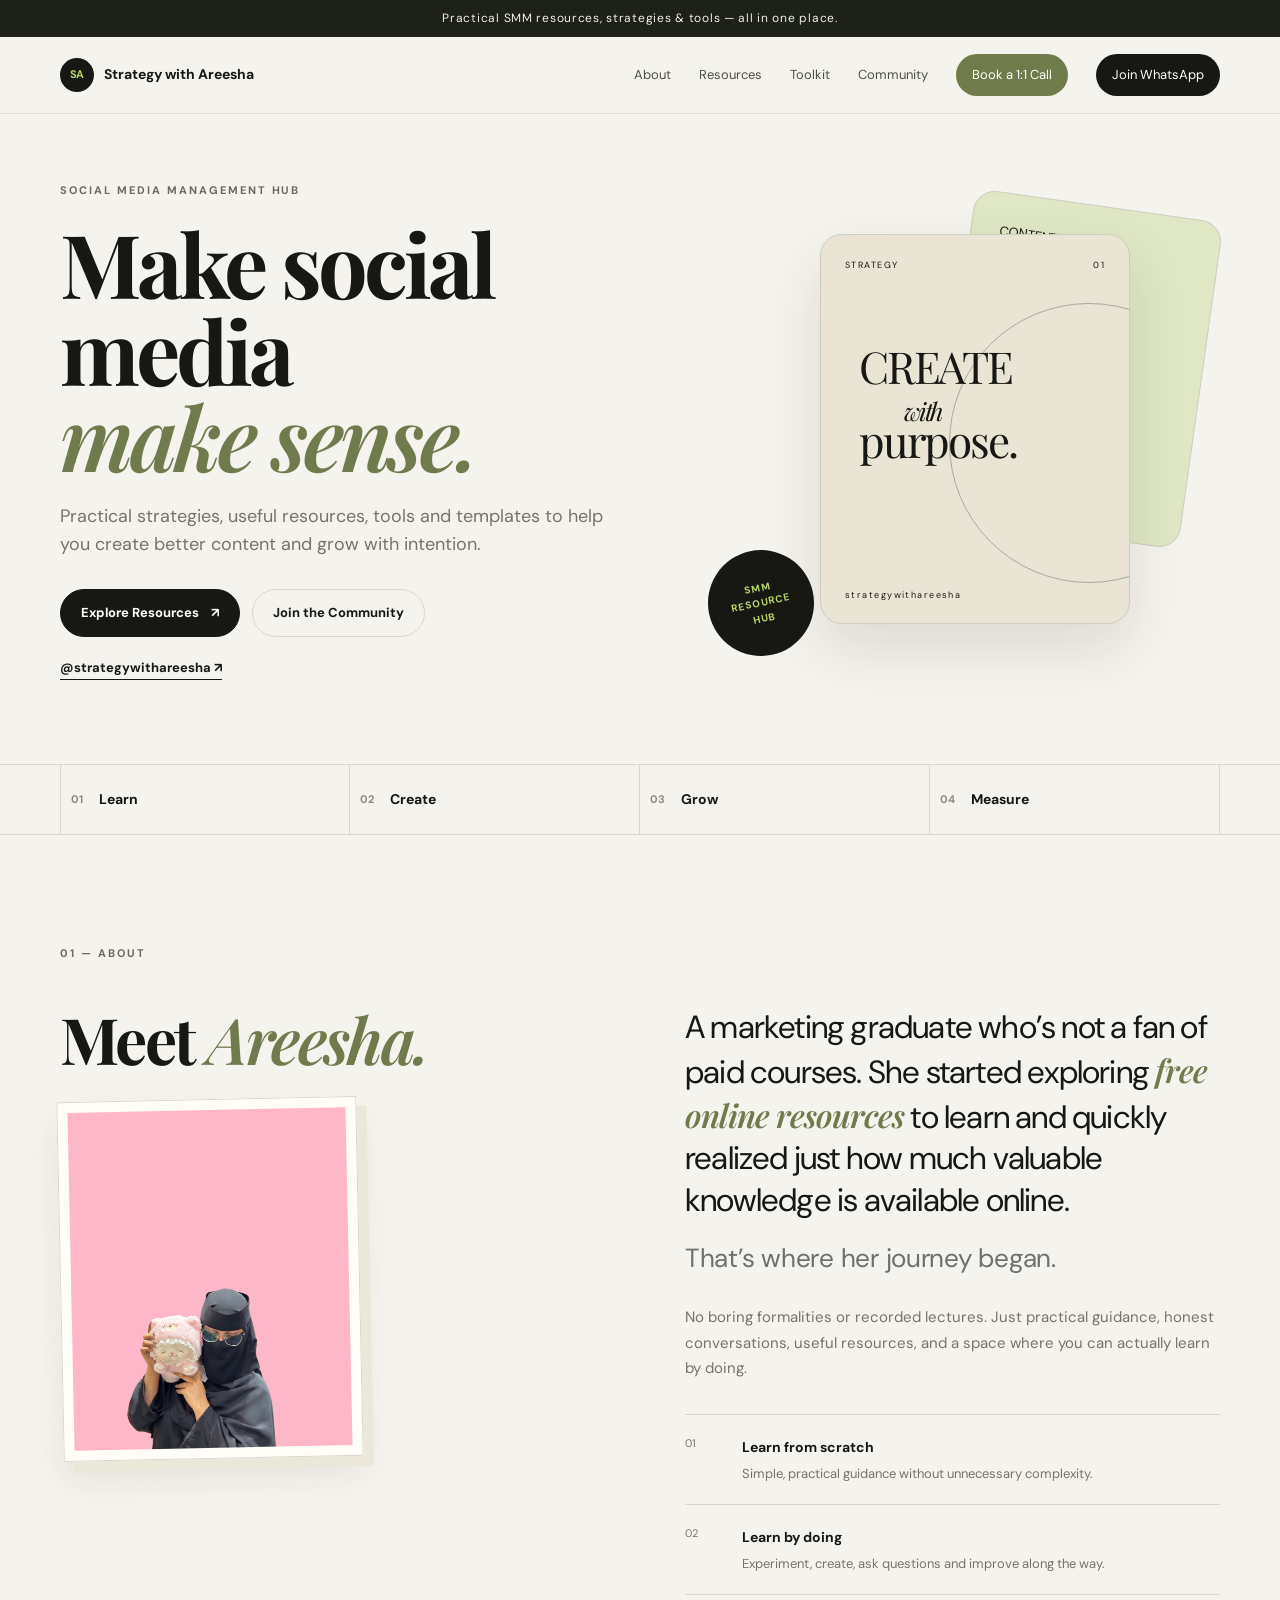
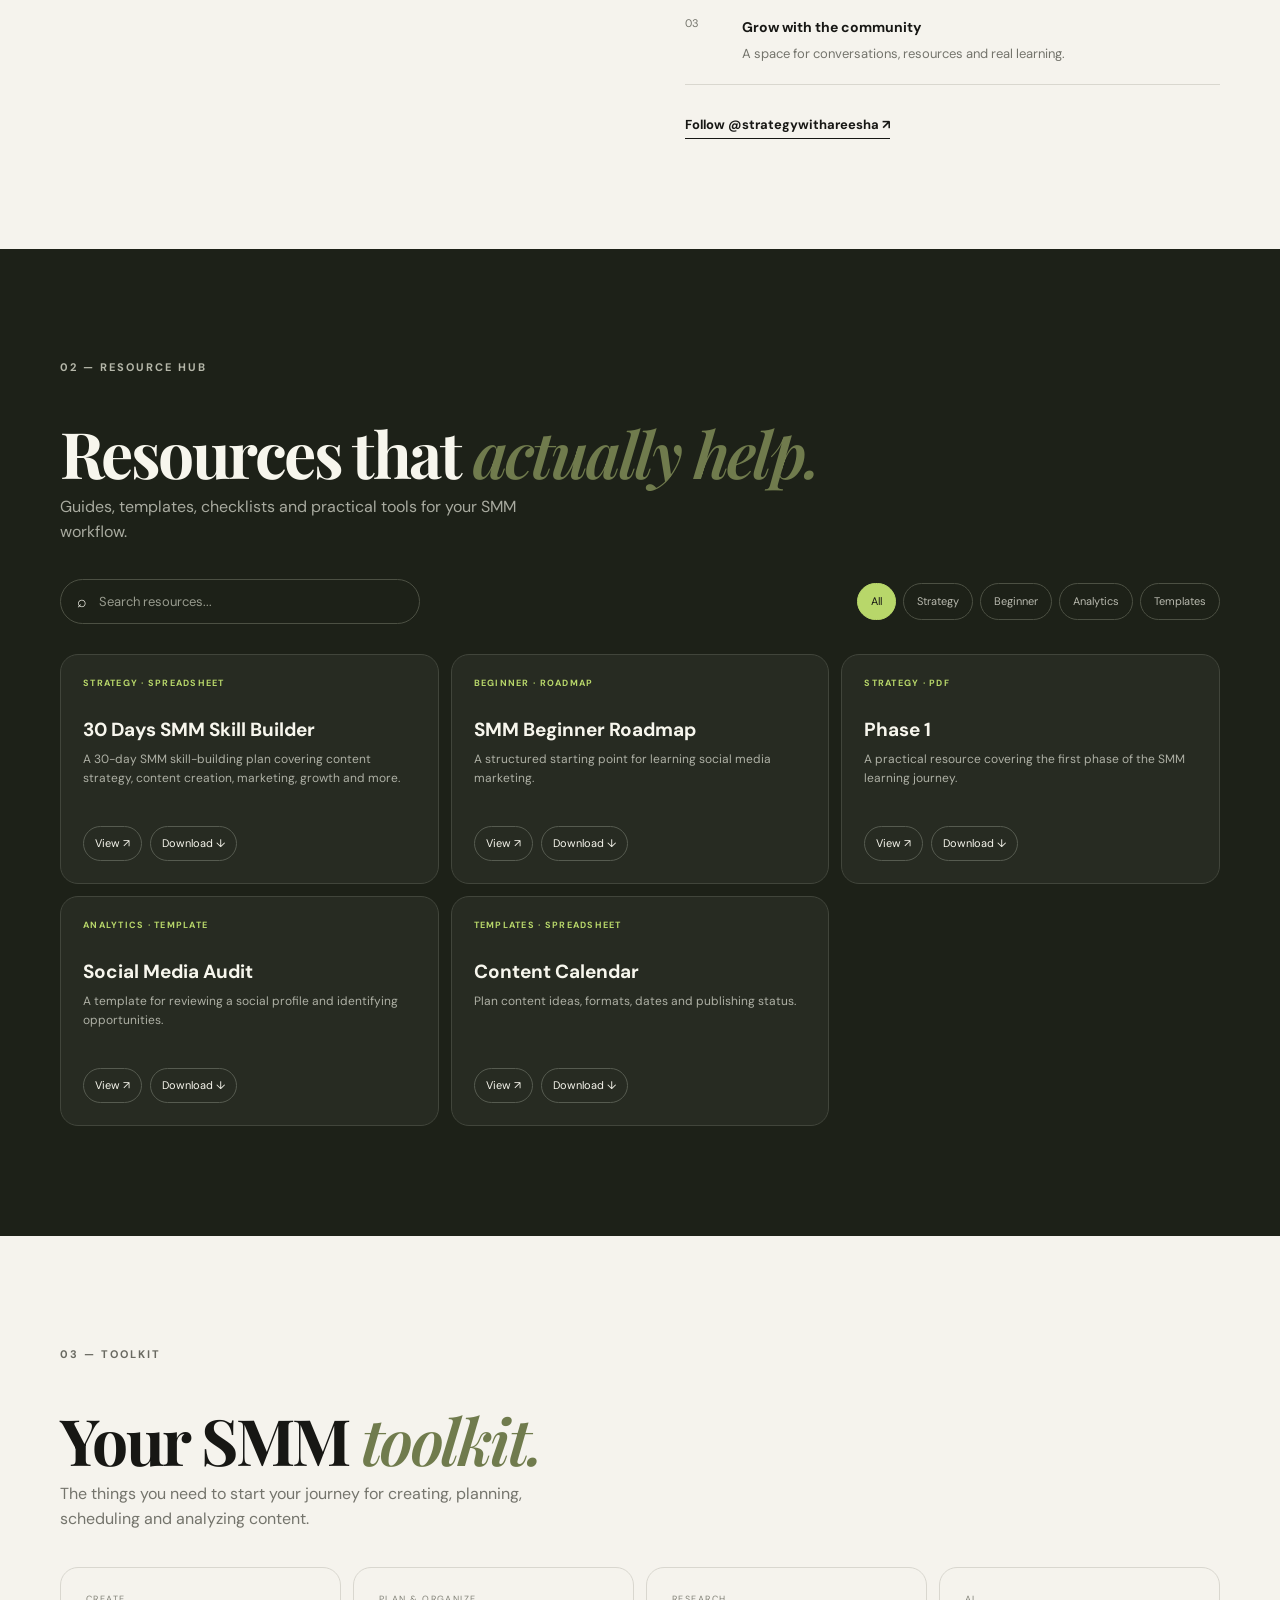
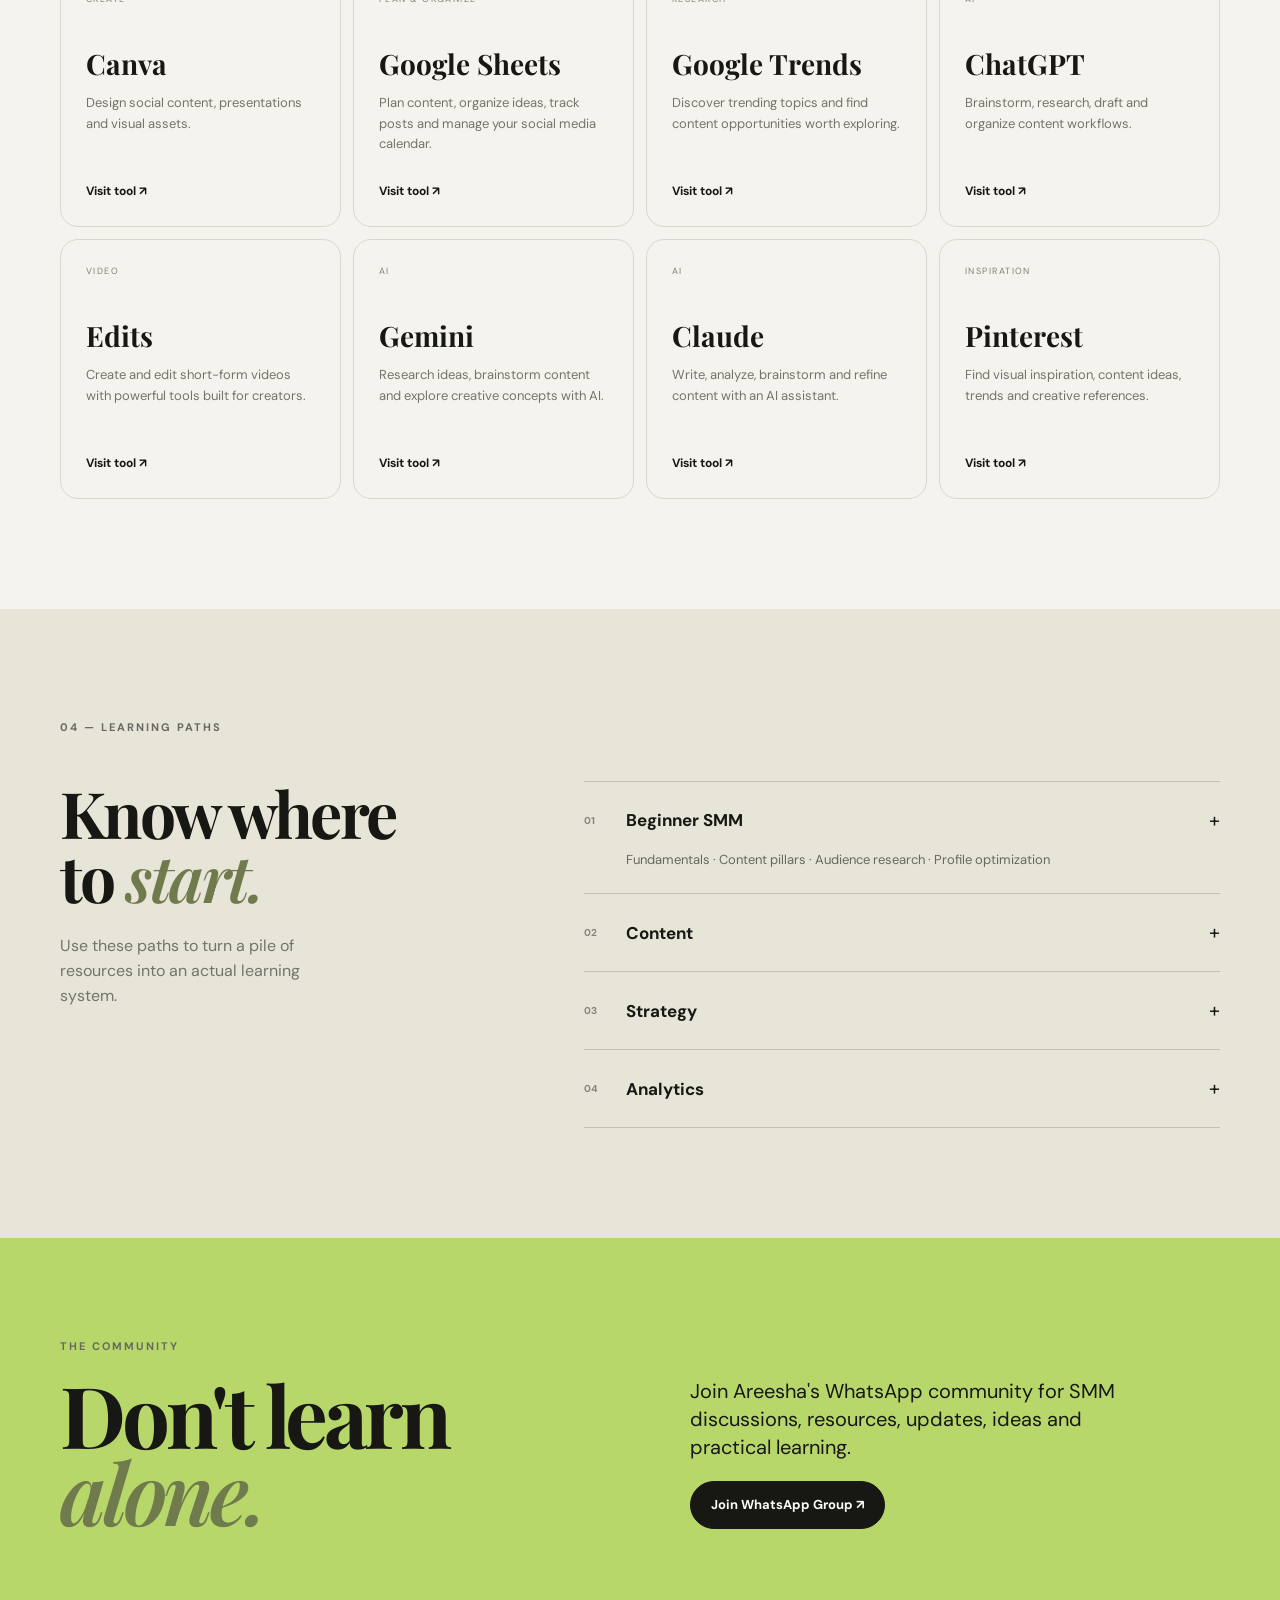
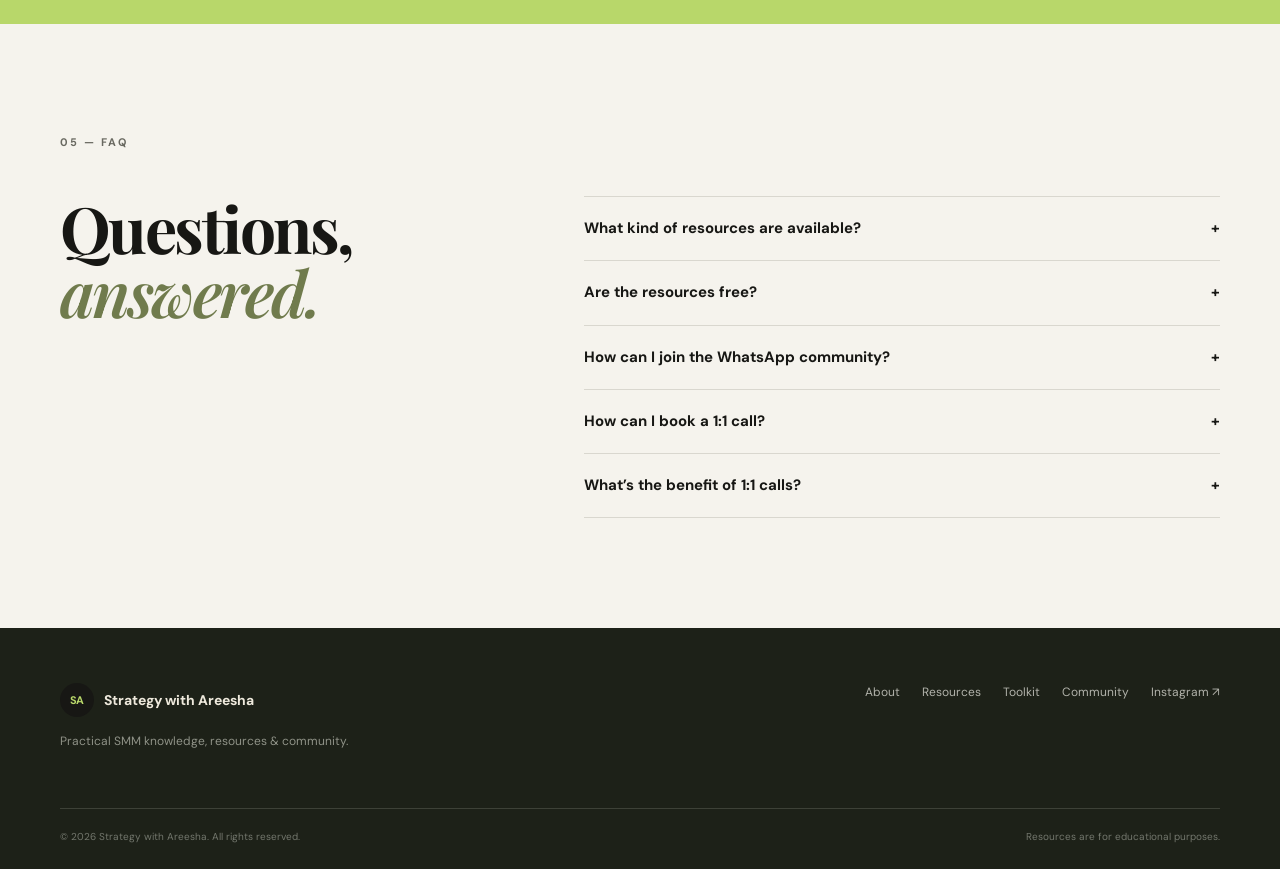
==== commit 1f979baa: "Add 30 day SMM skill builder" ====
--- a/index.html
+++ b/index.html
@@ -29,6 +29,12 @@
         <a href="#resources">Resources</a>
         <a href="#toolkit">Toolkit</a>
         <a href="#community">Community</a>
+        <a class="nav-cta booking-cta" 
+          href="mailto:areeshajamshedwork@gmail.com?subject=1%3A1%20SMM%20Call%20Request&body=Hi%20Areesha%2C%0A%0AI%27d%20like%20to%20book%20a%201%3A1%20SMM%20call%20with%20you.%0A%0APreferred%20date%3A%20%0APreferred%20time%3A%20%0A%0AWhat%20I%27d%20like%20help%20with%3A%20%0A%0AThanks%21"
+          target="_blank"
+          rel="noopener">
+          Book a 1:1 Call
+        </a>
         <a class="nav-cta" href="https://chat.whatsapp.com/FbmgXTyBlDc7ryniLBomnf?s=cl&p=a&mlu=4">Join WhatsApp</a>
       </div>
     </nav>
--- a/css/style.css
+++ b/css/style.css
@@ -116,6 +116,16 @@
     align-items: flex-start;
 }
 
+.nav-cta.booking-cta {
+  background: #6F7B4A !important;
+  border-color: #6F7B4A;
+  color: #fff !important;
+}
+
+.nav-cta.booking-cta:hover {
+  background: #5C673D !important;
+  border-color: #5C673D;
+}
 .areesha-photo {
     width: 300px;
     height: 360px;
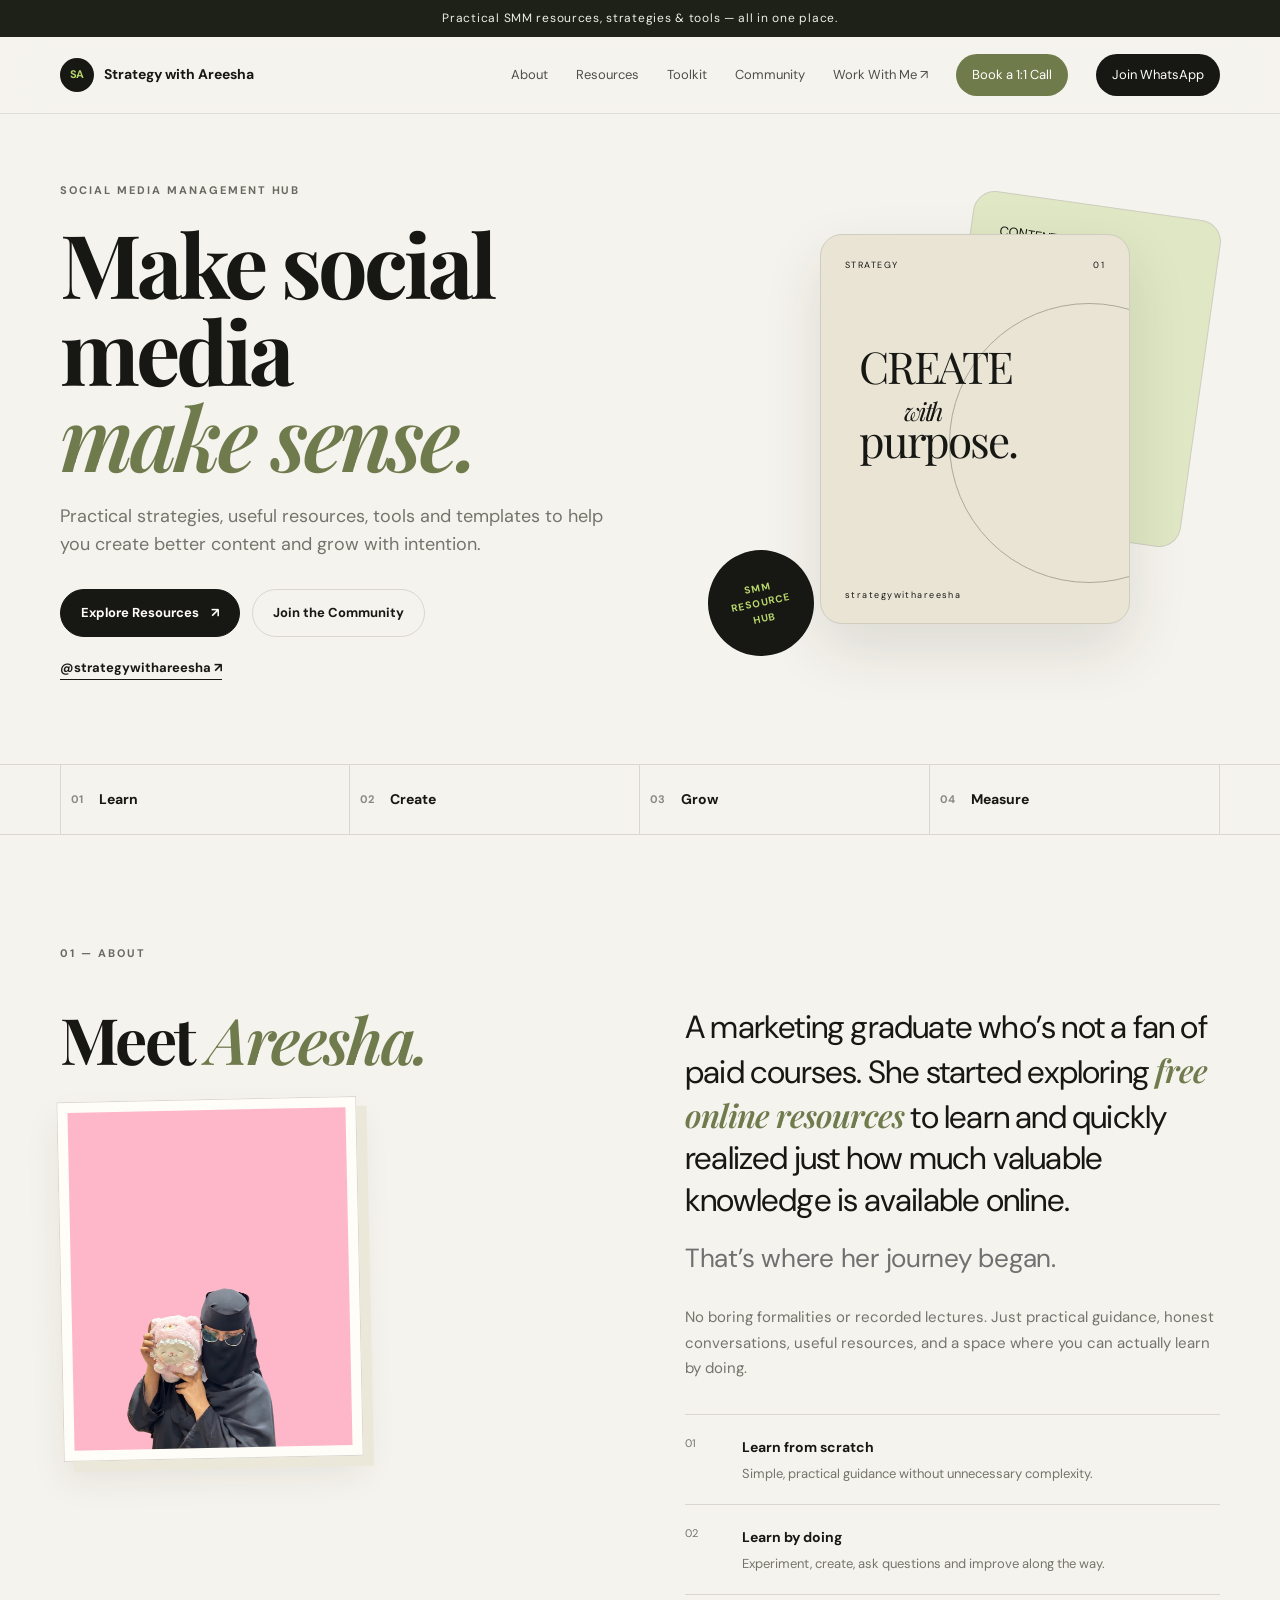
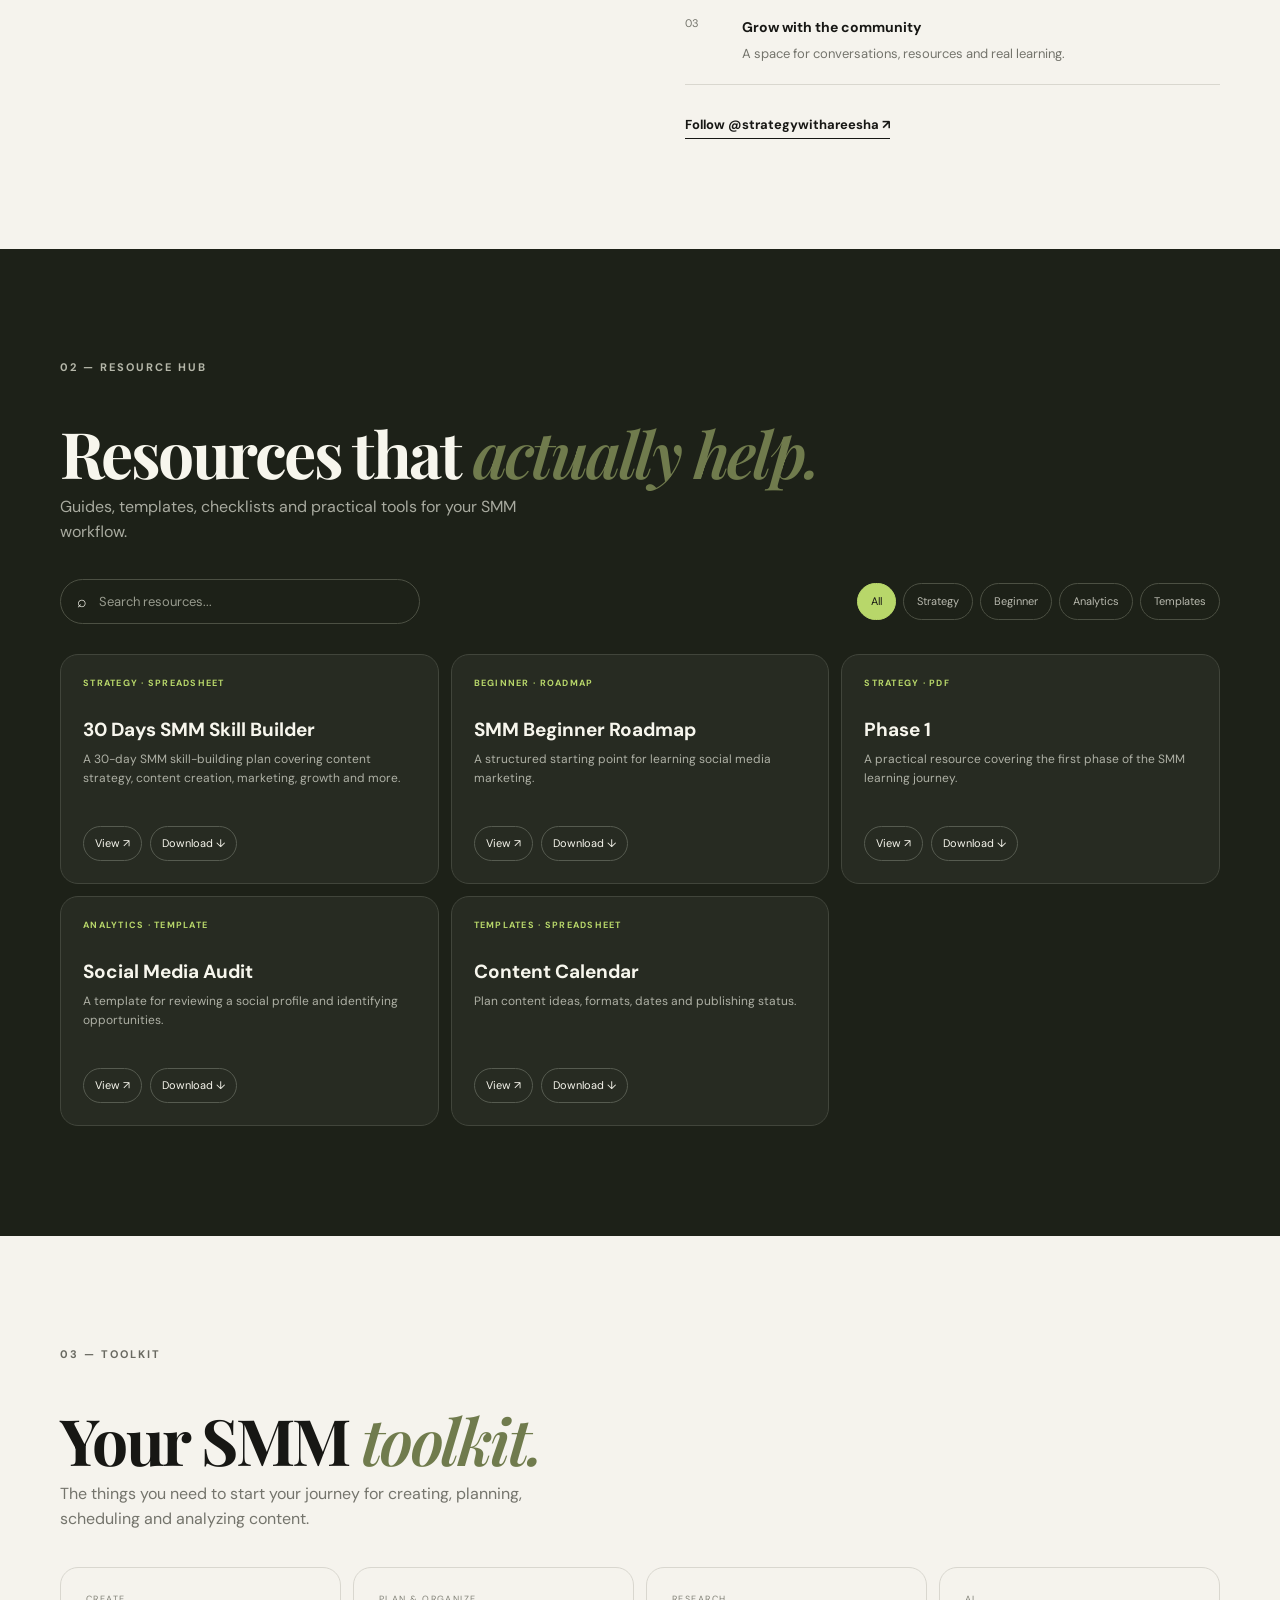
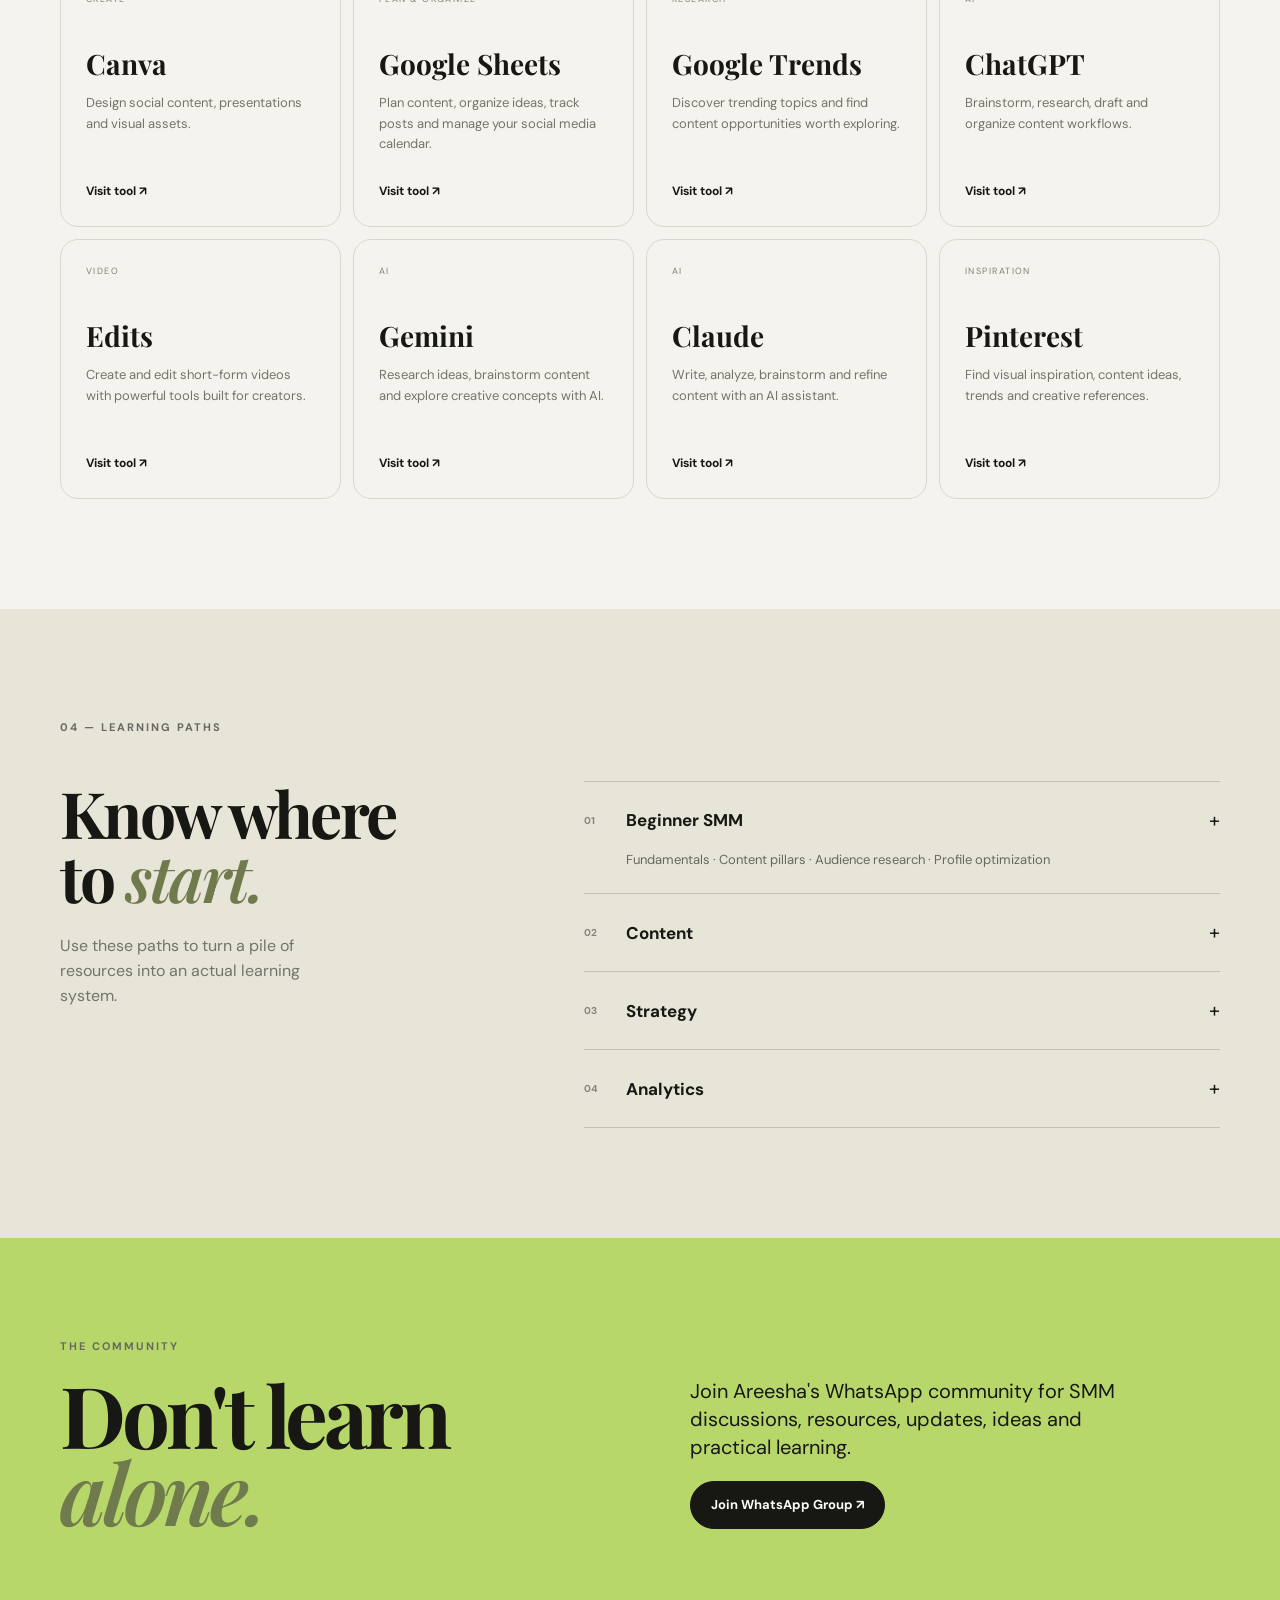
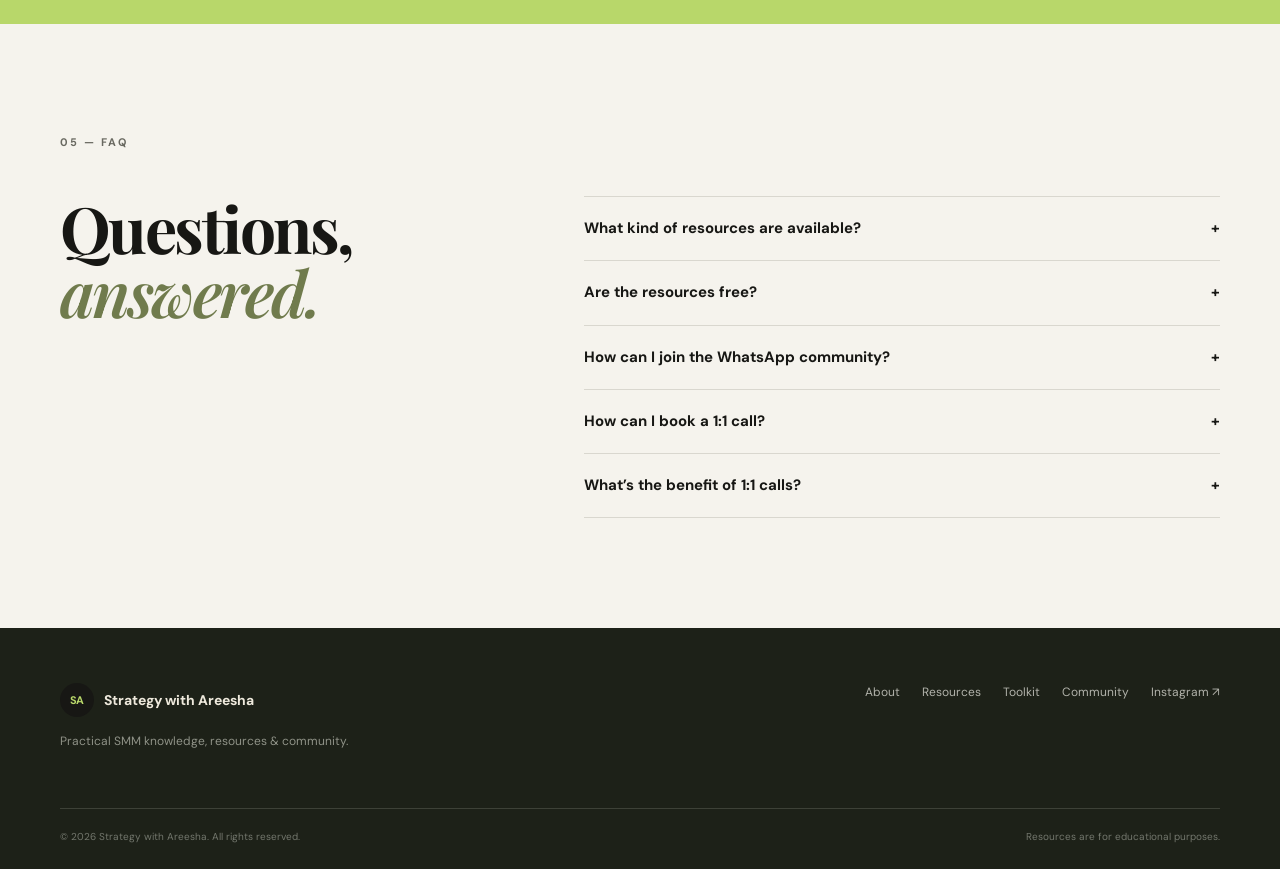
==== commit 50d5f5a4: "Add 2nd page" ====
--- a/index.html
+++ b/index.html
@@ -29,6 +29,9 @@
         <a href="#resources">Resources</a>
         <a href="#toolkit">Toolkit</a>
         <a href="#community">Community</a>
+        <a href="services.html" class="nav-button black">
+            Work With Me ↗
+        </a>
         <a class="nav-cta booking-cta" 
           href="mailto:areeshajamshedwork@gmail.com?subject=1%3A1%20SMM%20Call%20Request&body=Hi%20Areesha%2C%0A%0AI%27d%20like%20to%20book%20a%201%3A1%20SMM%20call%20with%20you.%0A%0APreferred%20date%3A%20%0APreferred%20time%3A%20%0A%0AWhat%20I%27d%20like%20help%20with%3A%20%0A%0AThanks%21"
           target="_blank"
